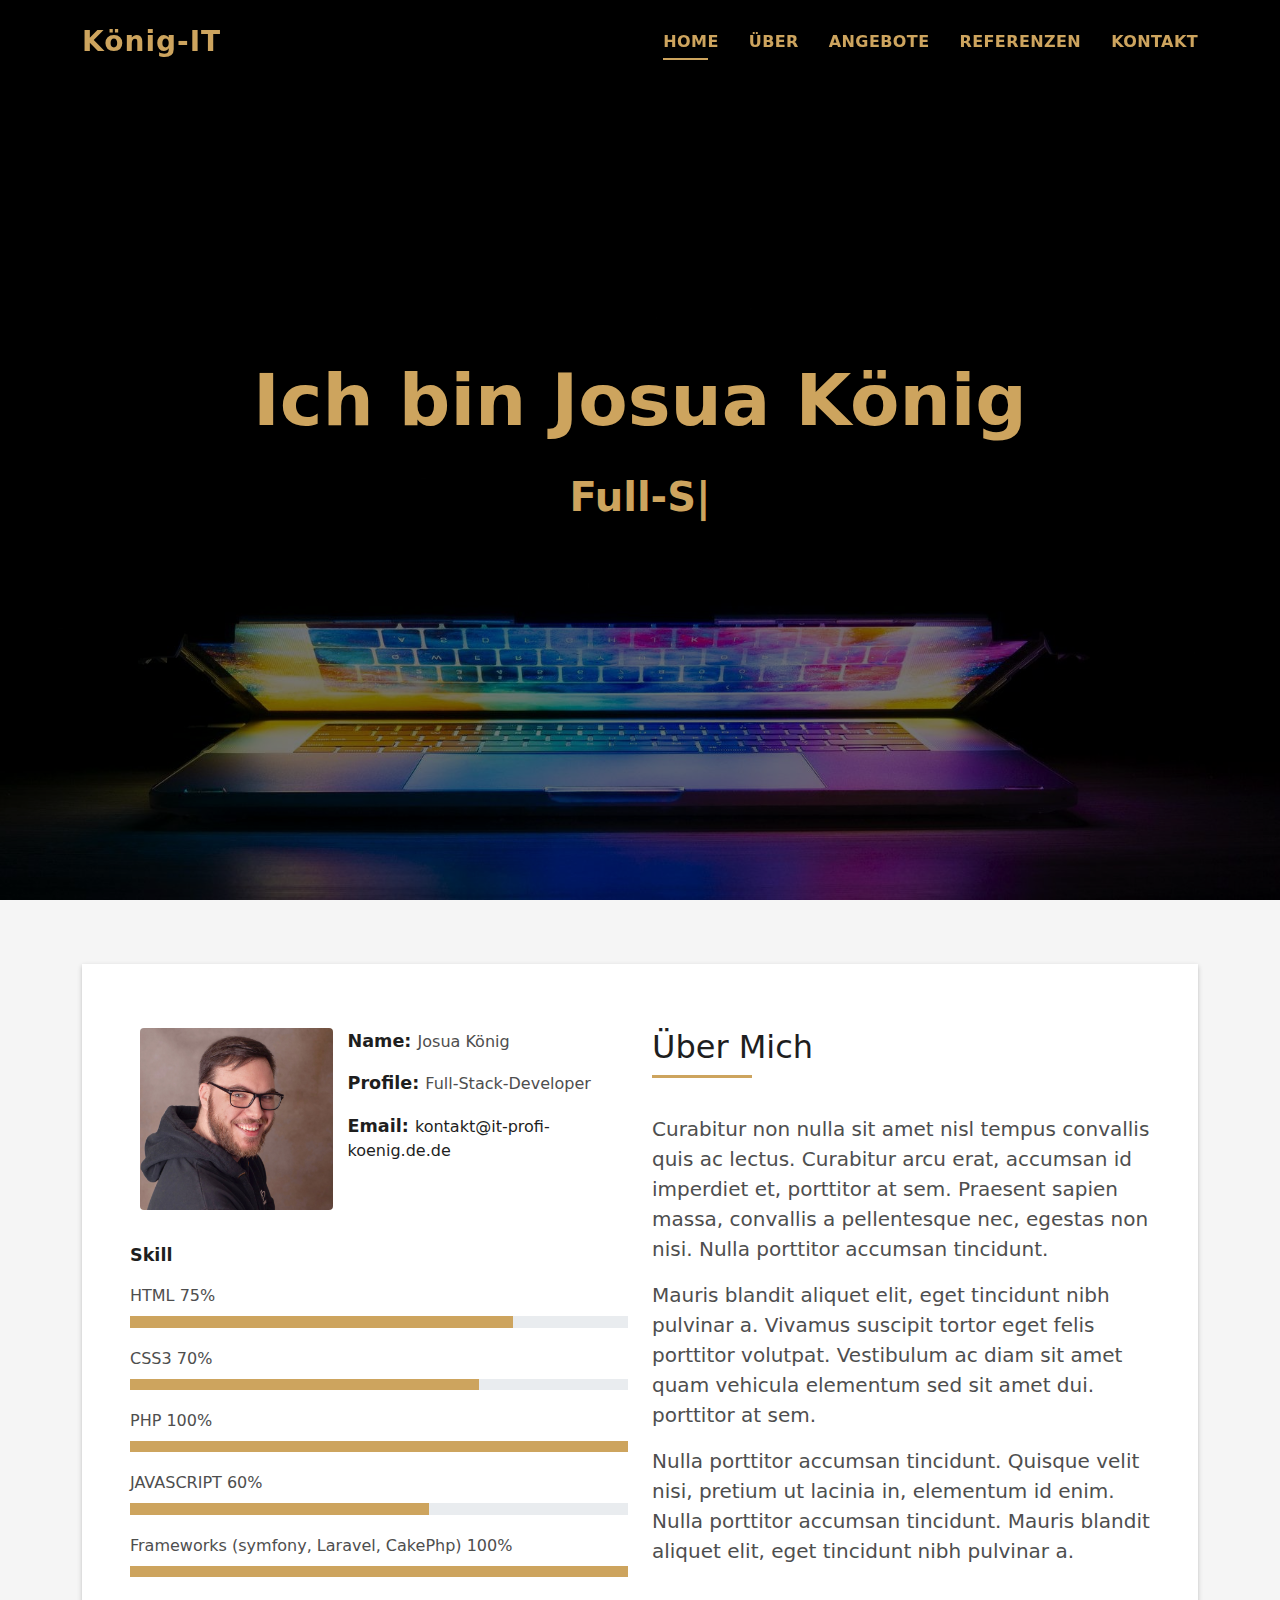
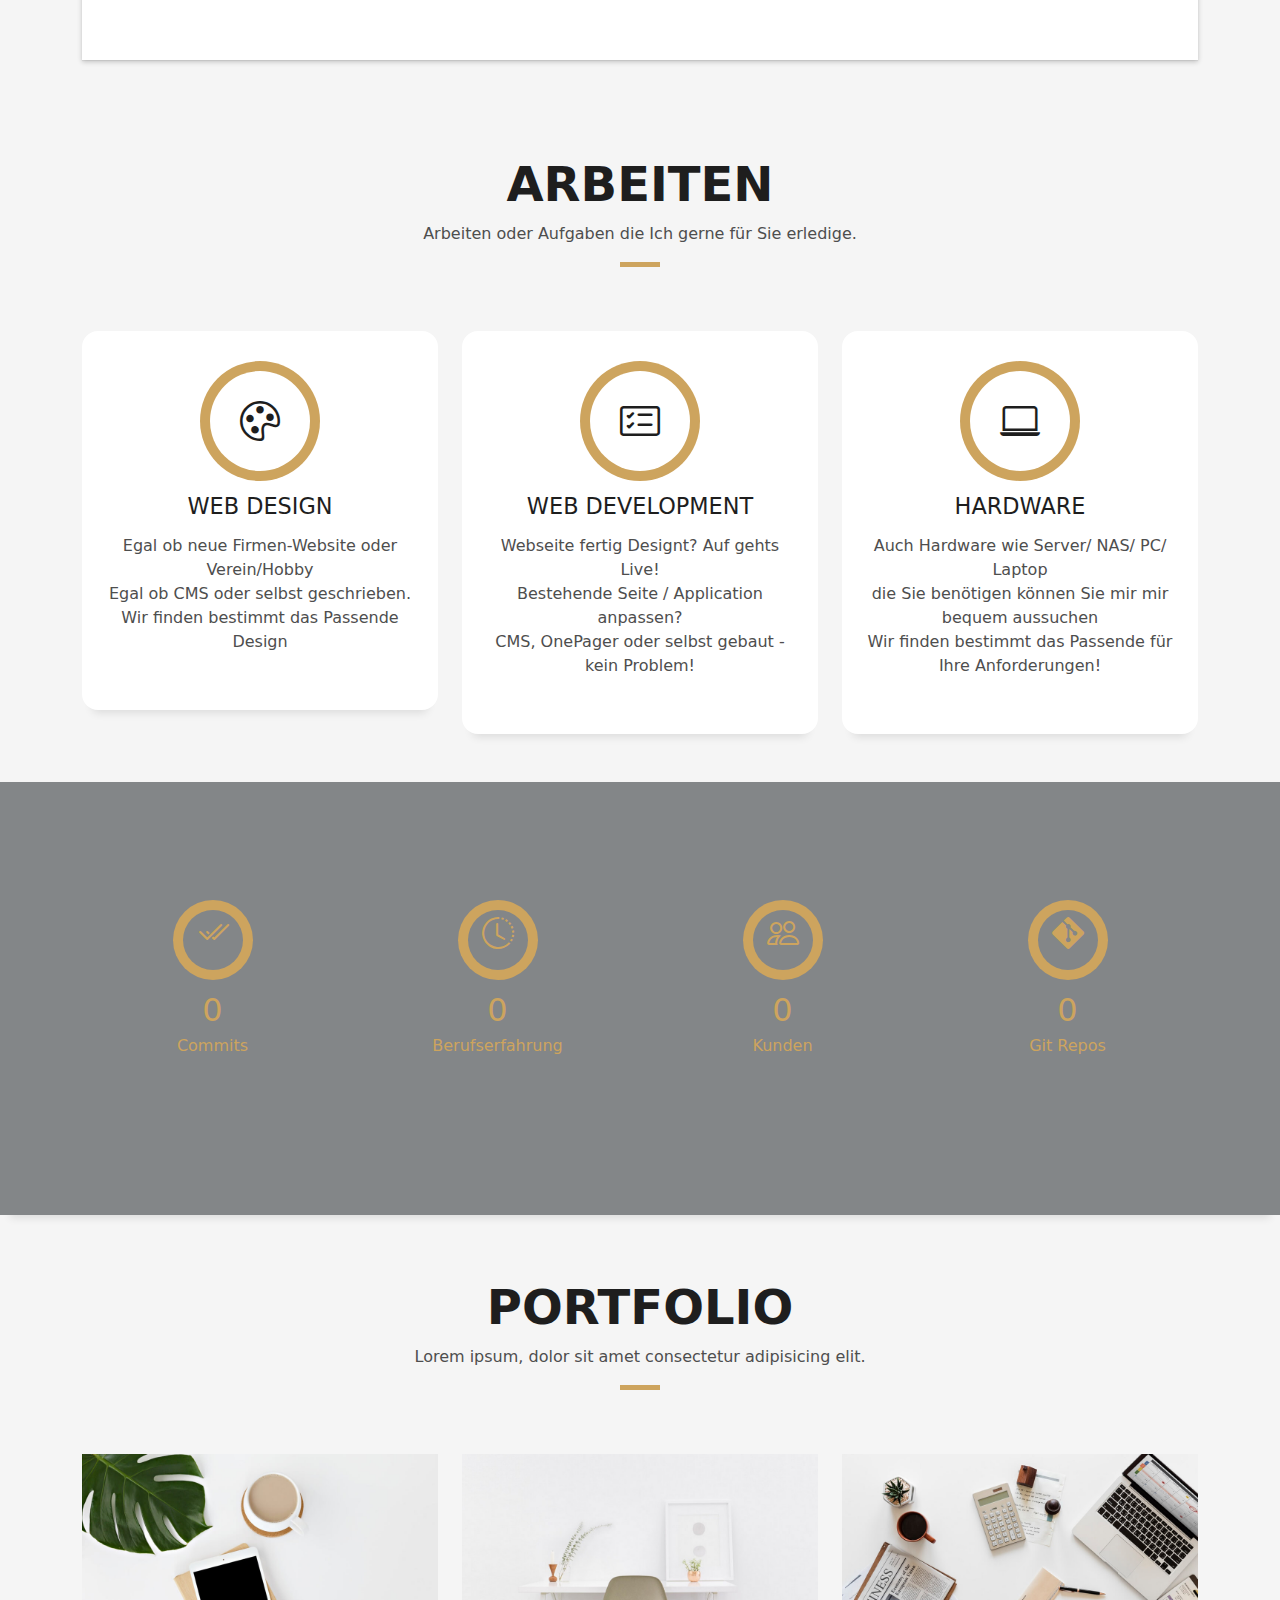
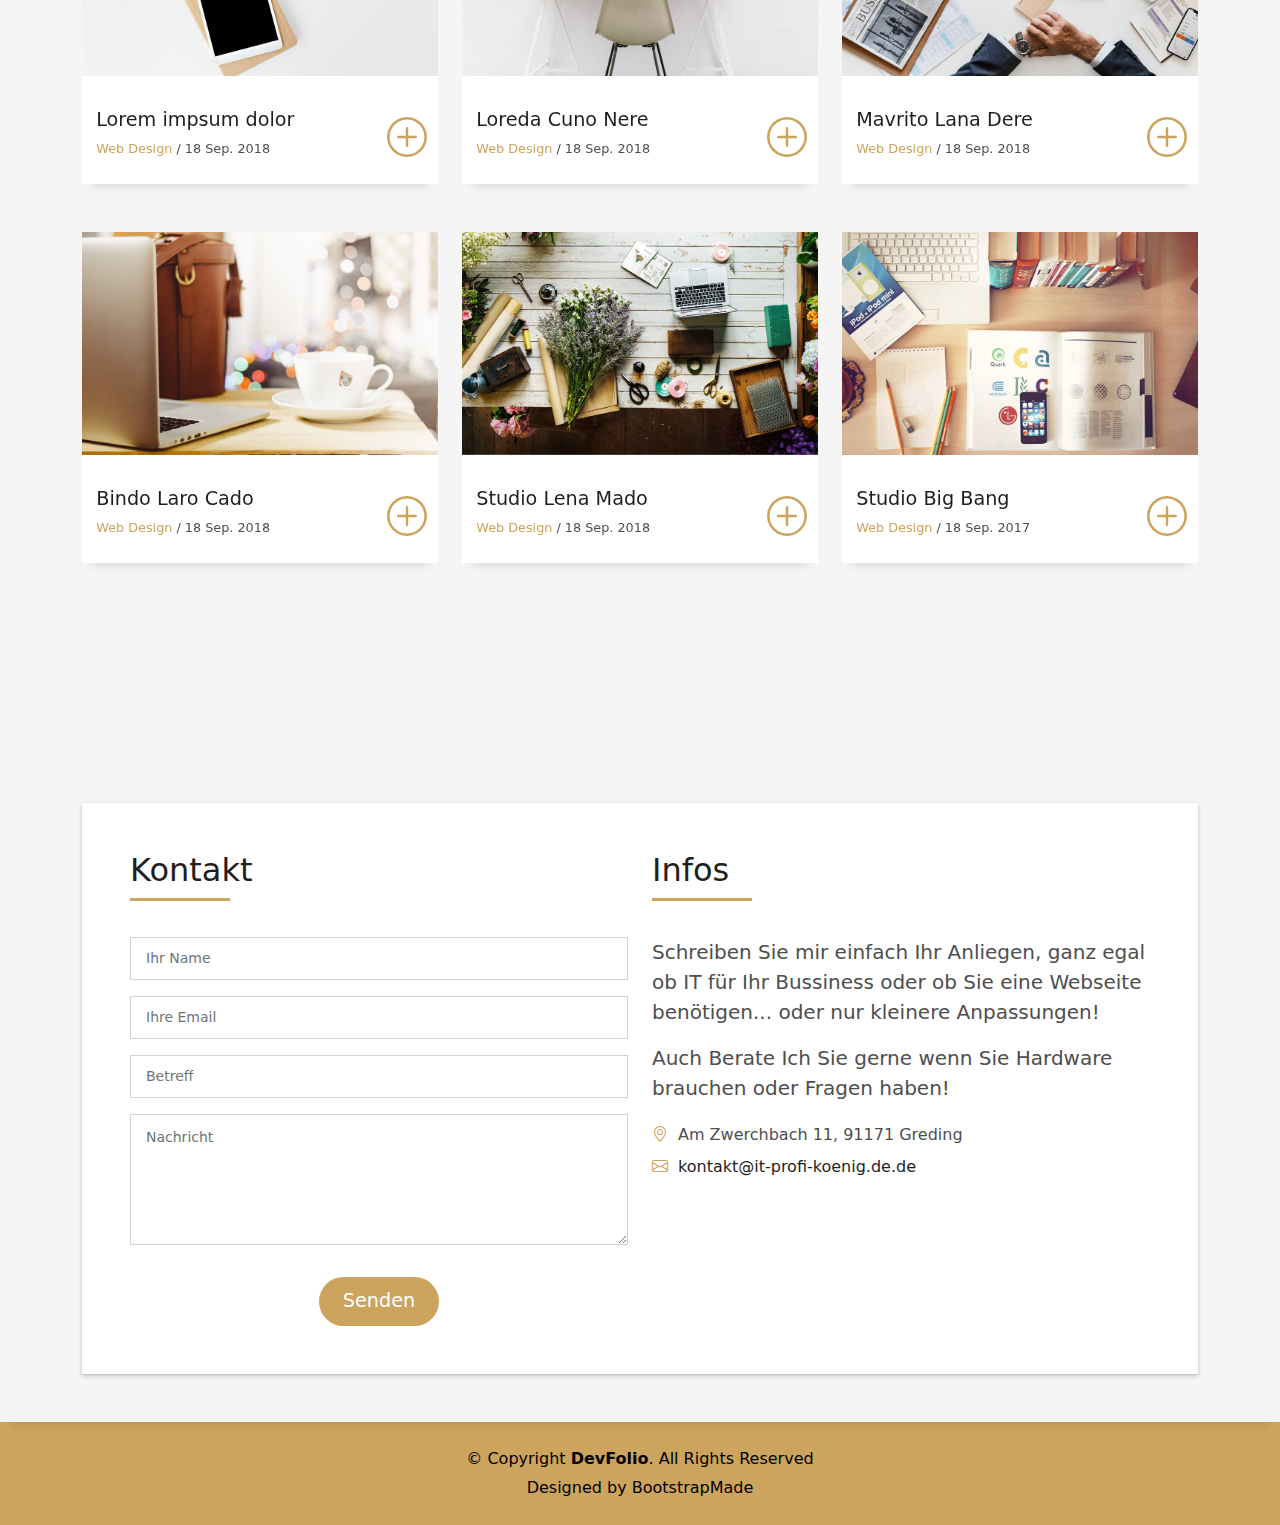
==== app/index.html @ 0fe5d31c "added images & css & text" ====
<!DOCTYPE html>
<html lang="en">

<head>
  <meta charset="utf-8">
  <meta content="width=device-width, initial-scale=1.0" name="viewport">

  <title>Ihr IT Partner!</title>
  <meta content="" name="description">
  <meta content="" name="keywords">

  <!-- Favicons -->
  <link href="assets/img/favicon.png" rel="icon">
  <link href="assets/img/apple-touch-icon.png" rel="apple-touch-icon">

  <!-- Vendor CSS Files -->
  <link href="assets/vendor/bootstrap/css/bootstrap.min.css" rel="stylesheet">
  <link href="assets/vendor/bootstrap-icons/bootstrap-icons.css" rel="stylesheet">
  <link href="assets/vendor/glightbox/css/glightbox.min.css" rel="stylesheet">
  <link href="assets/vendor/swiper/swiper-bundle.min.css" rel="stylesheet">

  <!-- Template Main CSS File -->
  <link href="assets/css/style.css" rel="stylesheet">

  <!-- =======================================================
  * Template Name: DevFolio - v4.7.1
  * Template URL: https://bootstrapmade.com/devfolio-bootstrap-portfolio-html-template/
  * Author: BootstrapMade.com
  * License: https://bootstrapmade.com/license/
  ======================================================== -->
</head>

<body>

  <!-- ======= Header ======= -->
  <header id="header" class="fixed-top">
    <div class="container d-flex align-items-center justify-content-between">

      <h1 class="logo"><a href="index.html">K&ouml;nig-IT</a></h1>
      <!-- Uncomment below if you prefer to use an image logo -->
      <!-- <a href="index.html" class="logo"><img src="assets/img/logo.png" alt="" class="img-fluid"></a>-->

      <nav id="navbar" class="navbar">
        <ul>
          <li><a class="nav-link scrollto active" href="#ich">Home</a></li>
          <li><a class="nav-link scrollto" href="#ueber">&uuml;ber</a></li>
          <li><a class="nav-link scrollto" href="#angebote">Angebote</a></li>
          <li><a class="nav-link scrollto " href="#referenzen">Referenzen</a></li>
          <li><a class="nav-link scrollto" href="#kontakt">Kontakt</a></li>
        </ul>
        <i class="bi bi-list mobile-nav-toggle"></i>
      </nav><!-- .navbar -->

    </div>
  </header><!-- End Header -->

  <!-- ======= Hero Section ======= -->
  <div id="ich" class="hero route bg-image" style="background-image: url(assets/img/computer.jpeg)">
    <div class="overlay-itro"></div>
    <div class="hero-content display-table">
      <div class="table-cell">
        <div class="container">
          <!--<p class="display-6 color-d">Hello, world!</p>-->
          <h1 class="hero-title mb-4">Ich bin Josua K&ouml;nig</h1>
          <p class="hero-subtitle"><span class="typed" data-typed-items="Full-Stack-Developer, Consultant ,Freelancer, L&ouml;sungs-Finder"></span></p>
          <!-- <p class="pt-3"><a class="btn btn-primary btn js-scroll px-4" href="#about" role="button">Learn More</a></p> -->
        </div>
      </div>
    </div>
  </div><!-- End Hero Section -->

  <main id="main">

    <!-- ======= About Section ======= -->
    <section id="ueber" class="about-mf sect-pt4 route">
      <div class="container">
        <div class="row">
          <div class="col-sm-12">
            <div class="box-shadow-full">
              <div class="row">
                <div class="col-md-6">
                  <div class="row">
                    <div class="col-sm-6 col-md-5">
                      <div class="about-img">
                        <img src="assets/img/me_detail.jpg" class="img-fluid rounded b-shadow-a" alt="">
                      </div>
                    </div>
                    <div class="col-sm-6 col-md-7">
                      <div class="about-info">
                        <p><span class="title-s">Name: </span> <span>Josua K&ouml;nig</span></p>
                        <p><span class="title-s">Profile: </span> <span>Full-Stack-Developer</span></p>
                        <p><span class="title-s">Email: </span> <span><a href="mailto:kontakt@it-profi-koenig.de.de">kontakt@it-profi-koenig.de.de</a></span></p>
                      </div>
                    </div>
                  </div>
                  <div class="skill-mf">
                    <p class="title-s">Skill</p>
                    <span>HTML</span> <span class="pull-right">75%</span>
                    <div class="progress">
                      <div class="progress-bar" role="progressbar" style="width: 77%;" aria-valuenow="75" aria-valuemin="0" aria-valuemax="100"></div>
                    </div>
                    <span>CSS3</span> <span class="pull-right">70%</span>
                    <div class="progress">
                      <div class="progress-bar" role="progressbar" style="width: 70%" aria-valuenow="70" aria-valuemin="0" aria-valuemax="100"></div>
                    </div>
                    <span>PHP</span> <span class="pull-right">100%</span>
                    <div class="progress">
                      <div class="progress-bar" role="progressbar" style="width: 100%" aria-valuenow="100" aria-valuemin="0" aria-valuemax="100"></div>
                    </div>
                    <span>JAVASCRIPT</span> <span class="pull-right">60%</span>
                    <div class="progress">
                      <div class="progress-bar" role="progressbar" style="width: 60%" aria-valuenow="60" aria-valuemin="0" aria-valuemax="100"></div>
                    </div>
                    <span>Frameworks (symfony, Laravel, CakePhp) </span> <span class="pull-right">100%</span>
                    <div class="progress">
                      <div class="progress-bar" role="progressbar" style="width: 100%" aria-valuenow="100" aria-valuemin="0" aria-valuemax="100"></div>
                    </div>
                  </div>
                </div>
                <div class="col-md-6">
                  <div class="about-me pt-4 pt-md-0">
                    <div class="title-box-2">
                      <h5 class="title-left">
                        &Uuml;ber Mich
                      </h5>
                    </div>
                    <p class="lead">
                      Curabitur non nulla sit amet nisl tempus convallis quis ac lectus. Curabitur arcu erat, accumsan id
                      imperdiet et, porttitor
                      at sem. Praesent sapien massa, convallis a pellentesque nec, egestas non nisi. Nulla
                      porttitor accumsan tincidunt.
                    </p>
                    <p class="lead">
                      Mauris blandit aliquet elit, eget tincidunt nibh pulvinar a. Vivamus suscipit tortor eget felis
                      porttitor volutpat. Vestibulum
                      ac diam sit amet quam vehicula elementum sed sit amet dui. porttitor at sem.
                    </p>
                    <p class="lead">
                      Nulla porttitor accumsan tincidunt. Quisque velit nisi, pretium ut lacinia in, elementum id enim.
                      Nulla porttitor accumsan
                      tincidunt. Mauris blandit aliquet elit, eget tincidunt nibh pulvinar a.
                    </p>
                  </div>
                </div>
              </div>
            </div>
          </div>
        </div>
      </div>
    </section><!-- End About Section -->

    <!-- ======= Services Section ======= -->
    <section id="angebote" class="services-mf pt-5 route">
      <div class="container">
        <div class="row">
          <div class="col-sm-12">
            <div class="title-box text-center">
              <h3 class="title-a">
                Arbeiten
              </h3>
              <p class="subtitle-a">
                Arbeiten oder Aufgaben die Ich gerne für Sie erledige.
              </p>
              <div class="line-mf"></div>
            </div>
          </div>
        </div>
        <div class="row">
          <div class="col-md-4">
            <div class="service-box">
              <div class="service-ico">
                <span class="ico-circle"><i class="bi bi-palette"></i></span>
              </div>
              <div class="service-content">
                <h2 class="s-title">Web Design</h2>
                <p class="s-description text-center">
                  Egal ob neue Firmen-Website oder Verein/Hobby<br>
                  Egal ob CMS oder selbst geschrieben.<br>
                  Wir finden bestimmt das Passende Design
                </p>
              </div>
            </div>
          </div>
          <div class="col-md-4">
            <div class="service-box">
              <div class="service-ico">
                <span class="ico-circle"><i class="bi bi-card-checklist"></i></span>
              </div>
              <div class="service-content">
                <h2 class="s-title">Web Development</h2>
                <p class="s-description text-center">
                  Webseite fertig Designt? Auf gehts Live!<br>
                  Bestehende Seite / Application anpassen?<br>
                  CMS, OnePager oder selbst gebaut - kein Problem!
                </p>
              </div>
            </div>
          </div>
          <div class="col-md-4">
            <div class="service-box">
              <div class="service-ico">
                <span class="ico-circle"><i class="bi bi-laptop"></i></span>
              </div>
              <div class="service-content">
                <h2 class="s-title">Hardware</h2>
                <p class="s-description text-center">
                  Auch Hardware wie Server/ NAS/ PC/ Laptop<br>
                  die Sie benötigen können Sie mir mir bequem aussuchen <br>
                  Wir finden bestimmt das Passende für Ihre Anforderungen!
                </p>
              </div>
            </div>
          </div>
        </div>
      </div>
    </section><!-- End Services Section -->

    <!-- ======= Counter Section ======= -->
    <div class="section-counter paralax-mf bg-image" style="background-image: url(assets/img/office-bg-1.jpg)">
      <div class="overlay-mf"></div>
      <div class="container position-relative">
        <div class="row">
          <div class="col-sm-3 col-lg-3">
            <div class="counter-box counter-box pt-4 pt-md-0">
              <div class="counter-ico">
                <span class="ico-circle"><i class="bi bi-check2-all"></i></span>
              </div>
              <div class="counter-num">
                <p data-purecounter-start="0" data-purecounter-end="230000" data-purecounter-duration="1" class="counter purecounter"></p>
                <span class="counter-text">Commits</span>
              </div>
            </div>
          </div>
          <div class="col-sm-3 col-lg-3">
            <div class="counter-box pt-4 pt-md-0">
              <div class="counter-ico">
                <span class="ico-circle"><i class="bi bi-clock-history"></i></span>
              </div>
              <div class="counter-num">
                <p data-purecounter-start="0" data-purecounter-end="12" data-purecounter-duration="1" class="counter purecounter"></p>
                <span class="counter-text">Berufserfahrung</span>
              </div>
            </div>
          </div>
          <div class="col-sm-3 col-lg-3">
            <div class="counter-box pt-4 pt-md-0">
              <div class="counter-ico">
                <span class="ico-circle"><i class="bi bi-people"></i></span>
              </div>
              <div class="counter-num">
                <p data-purecounter-start="0" data-purecounter-end="10" data-purecounter-duration="1" class="counter purecounter"></p>
                <span class="counter-text">Kunden</span>
              </div>
            </div>
          </div>
          <div class="col-sm-3 col-lg-3">
            <div class="counter-box pt-4 pt-md-0">
              <div class="counter-ico">
                <span class="ico-circle"><i class="bi bi-git"></i></span>
              </div>
              <div class="counter-num">
                <p data-purecounter-start="0" data-purecounter-end="25" data-purecounter-duration="1" class="counter purecounter"></p>
                <span class="counter-text">Git Repos</span>
              </div>
            </div>
          </div>
        </div>
      </div>
    </div><!-- End Counter Section -->

    <!-- ======= Portfolio Section ======= -->
    <section id="referenzen" class="portfolio-mf sect-pt4 route">
      <div class="container">
        <div class="row">
          <div class="col-sm-12">
            <div class="title-box text-center">
              <h3 class="title-a">
                Portfolio
              </h3>
              <p class="subtitle-a">
                Lorem ipsum, dolor sit amet consectetur adipisicing elit.
              </p>
              <div class="line-mf"></div>
            </div>
          </div>
        </div>
        <div class="row">
          <div class="col-md-4">
            <div class="work-box">
              <a href="assets/img/work-1.jpg" data-gallery="portfolioGallery" class="portfolio-lightbox">
                <div class="work-img">
                  <img src="assets/img/work-1.jpg" alt="" class="img-fluid">
                </div>
              </a>
              <div class="work-content">
                <div class="row">
                  <div class="col-sm-8">
                    <h2 class="w-title">Lorem impsum dolor</h2>
                    <div class="w-more">
                      <span class="w-ctegory">Web Design</span> / <span class="w-date">18 Sep. 2018</span>
                    </div>
                  </div>
                  <div class="col-sm-4">
                    <div class="w-like">
                      <a href="portfolio-details.html"> <span class="bi bi-plus-circle"></span></a>
                    </div>
                  </div>
                </div>
              </div>
            </div>
          </div>
          <div class="col-md-4">
            <div class="work-box">
              <a href="assets/img/work-2.jpg" data-gallery="portfolioGallery" class="portfolio-lightbox">
                <div class="work-img">
                  <img src="assets/img/work-2.jpg" alt="" class="img-fluid">
                </div>
              </a>
              <div class="work-content">
                <div class="row">
                  <div class="col-sm-8">
                    <h2 class="w-title">Loreda Cuno Nere</h2>
                    <div class="w-more">
                      <span class="w-ctegory">Web Design</span> / <span class="w-date">18 Sep. 2018</span>
                    </div>
                  </div>
                  <div class="col-sm-4">
                    <div class="w-like">
                      <a href="portfolio-details.html"> <span class="bi bi-plus-circle"></span></a>
                    </div>
                  </div>
                </div>
              </div>
            </div>
          </div>
          <div class="col-md-4">
            <div class="work-box">
              <a href="assets/img/work-3.jpg" data-gallery="portfolioGallery" class="portfolio-lightbox">
                <div class="work-img">
                  <img src="assets/img/work-3.jpg" alt="" class="img-fluid">
                </div>
              </a>
              <div class="work-content">
                <div class="row">
                  <div class="col-sm-8">
                    <h2 class="w-title">Mavrito Lana Dere</h2>
                    <div class="w-more">
                      <span class="w-ctegory">Web Design</span> / <span class="w-date">18 Sep. 2018</span>
                    </div>
                  </div>
                  <div class="col-sm-4">
                    <div class="w-like">
                      <a href="portfolio-details.html"> <span class="bi bi-plus-circle"></span></a>
                    </div>
                  </div>
                </div>
              </div>
            </div>
          </div>
          <div class="col-md-4">
            <div class="work-box">
              <a href="assets/img/work-4.jpg" data-gallery="portfolioGallery" class="portfolio-lightbox">
                <div class="work-img">
                  <img src="assets/img/work-4.jpg" alt="" class="img-fluid">
                </div>
              </a>
              <div class="work-content">
                <div class="row">
                  <div class="col-sm-8">
                    <h2 class="w-title">Bindo Laro Cado</h2>
                    <div class="w-more">
                      <span class="w-ctegory">Web Design</span> / <span class="w-date">18 Sep. 2018</span>
                    </div>
                  </div>
                  <div class="col-sm-4">
                    <div class="w-like">
                      <a href="portfolio-details.html"> <span class="bi bi-plus-circle"></span></a>
                    </div>
                  </div>
                </div>
              </div>
            </div>
          </div>
          <div class="col-md-4">
            <div class="work-box">
              <a href="assets/img/work-5.jpg" data-gallery="portfolioGallery" class="portfolio-lightbox">
                <div class="work-img">
                  <img src="assets/img/work-5.jpg" alt="" class="img-fluid">
                </div>
              </a>
              <div class="work-content">
                <div class="row">
                  <div class="col-sm-8">
                    <h2 class="w-title">Studio Lena Mado</h2>
                    <div class="w-more">
                      <span class="w-ctegory">Web Design</span> / <span class="w-date">18 Sep. 2018</span>
                    </div>
                  </div>
                  <div class="col-sm-4">
                    <div class="w-like">
                      <a href="portfolio-details.html"> <span class="bi bi-plus-circle"></span></a>
                    </div>
                  </div>
                </div>
              </div>
            </div>
          </div>
          <div class="col-md-4">
            <div class="work-box">
              <a href="assets/img/work-6.jpg" data-gallery="portfolioGallery" class="portfolio-lightbox">
                <div class="work-img">
                  <img src="assets/img/work-6.jpg" alt="" class="img-fluid">
                </div>
              </a>
              <div class="work-content">
                <div class="row">
                  <div class="col-sm-8">
                    <h2 class="w-title">Studio Big Bang</h2>
                    <div class="w-more">
                      <span class="w-ctegory">Web Design</span> / <span class="w-date">18 Sep. 2017</span>
                    </div>
                  </div>
                  <div class="col-sm-4">
                    <div class="w-like">
                      <a href="portfolio-details.html"> <span class="bi bi-plus-circle"></span></a>
                    </div>
                  </div>
                </div>
              </div>
            </div>
          </div>

        </div>
      </div>
    </section><!-- End Portfolio Section -->

    <!-- ======= Contact Section ======= -->
    <section id="kontakt" class="paralax-mf footer-paralax bg-image sect-mt4 route" style="background-image: url(assets/img/tech-bg-1.jpg)">

      <div class="container">
        <div class="row">
          <div class="col-sm-12">
            <div class="contact-mf">
              <div id="contact" class="box-shadow-full">
                <div class="row">
                  <div class="col-md-6">
                    <div class="title-box-2">
                      <h5 class="title-left">
                        Kontakt
                      </h5>
                    </div>
                    <div>
                      <form action="forms/contact.php" method="post" role="form" class="php-email-form">
                        <div class="row">
                          <div class="form-group d-none">
                            <input type="text" class="form-control" name="additions">
                            <div class="validate"></div>
                          </div>
                          <div class="col-md-12 mb-3">
                            <div class="form-group">
                              <input type="text" name="name" class="form-control" id="name" placeholder="Ihr Name" required>
                            </div>
                          </div>
                          <div class="col-md-12 mb-3">
                            <div class="form-group">
                              <input type="email" class="form-control" name="email" id="email" placeholder="Ihre Email" required>
                            </div>
                          </div>
                          <div class="col-md-12 mb-3">
                            <div class="form-group">
                              <input type="text" class="form-control" name="subject" id="subject" placeholder="Betreff" required>
                            </div>
                          </div>
                          <div class="col-md-12">
                            <div class="form-group">
                              <textarea class="form-control" name="message" rows="5" placeholder="Nachricht" required></textarea>
                            </div>
                          </div>
                          <div class="col-md-12 text-center my-3">
                            <div class="loading">Laden...</div>
                            <div class="error-message">Oh! Etwas Unerwartetes ist Passiert!</div>
                            <div class="sent-message">Ihre Nachricht wurde versandt!</div>
                          </div>
                          <div class="col-md-12 text-center">
                            <button type="submit" class="button button-a button-big button-rouded">Senden</button>
                          </div>
                        </div>
                      </form>
                    </div>
                  </div>
                  <div class="col-md-6">
                    <div class="title-box-2 pt-4 pt-md-0">
                      <h5 class="title-left">
                        Infos
                      </h5>
                    </div>
                    <div class="more-info">
                      <p class="lead">
                        Schreiben Sie mir einfach Ihr Anliegen, ganz egal ob IT für Ihr Bussiness oder ob Sie eine
                        Webseite benötigen... oder nur kleinere Anpassungen!
                      </p>
                      <p class="lead">
                        Auch Berate Ich Sie gerne wenn Sie Hardware brauchen oder Fragen haben!
                      </p>
                      <ul class="list-ico">
                        <li><span class="bi bi-geo-alt"></span>Am Zwerchbach 11, 91171 Greding</li>
                        <li><span class="bi bi-envelope"></span><a href="mailto:kontakt@it-profi-koenig.de.de">kontakt@it-profi-koenig.de.de</a></li>
                      </ul>
                    </div>
                  </div>
                </div>
              </div>
            </div>
          </div>
        </div>
      </div>
    </section><!-- End Contact Section -->

  </main><!-- End #main -->

  <!-- ======= Footer ======= -->
  <footer>
    <div class="container">
      <div class="row">
        <div class="col-sm-12">
          <div class="copyright-box">
            <p class="copyright">&copy; Copyright <strong>DevFolio</strong>. All Rights Reserved</p>
            <div class="credits">
              <!--
              All the links in the footer should remain intact.
              You can delete the links only if you purchased the pro version.
              Licensing information: https://bootstrapmade.com/license/
              Purchase the pro version with working PHP/AJAX contact form: https://bootstrapmade.com/buy/?theme=DevFolio
            -->
              Designed by <a href="https://bootstrapmade.com/">BootstrapMade</a>
            </div>
          </div>
        </div>
      </div>
    </div>
  </footer><!-- End  Footer -->

  <div id="preloader"></div>
  <a href="#" class="back-to-top d-flex align-items-center justify-content-center"><i class="bi bi-arrow-up-short"></i></a>

  <!-- Vendor JS Files -->
  <script src="assets/vendor/purecounter/purecounter.js"></script>
  <script src="assets/vendor/bootstrap/js/bootstrap.bundle.min.js"></script>
  <script src="assets/vendor/glightbox/js/glightbox.min.js"></script>
  <script src="assets/vendor/swiper/swiper-bundle.min.js"></script>
  <script src="assets/vendor/typed.js/typed.min.js"></script>
  <script src="assets/vendor/php-email-form/validate.js"></script>

  <!-- Template Main JS File -->
  <script src="assets/js/main.js"></script>

</body>

</html>
---- app/assets/css/style.css ----
/**
* Template Name: DevFolio - v4.7.1
* Template URL: https://bootstrapmade.com/devfolio-bootstrap-portfolio-html-template/
* Author: BootstrapMade.com
* License: https://bootstrapmade.com/license/
*/

/*--------------------------------------------------------------
# General
--------------------------------------------------------------*/
body {
  background-color: #f5f5f5;
  color: #4e4e4e;
}

h1,
h2,
h3,
h4,
h5,
h6 {
  color: #1e1e1e;
}

a {
  color: #1e1e1e;
  text-decoration: none;
  transition: all 0.5s ease-in-out;
}
a:hover {
  color: #cda45e;
  text-decoration: none;
  transition: all 0.5s ease-in-out;
}

.p-r {
  position: relative;
}

.color-a {
  text-decoration: none;
  color: #cda45e;
}

.color-d {
  color: #f5f5f5;
}

.color-text-a {
  text-decoration: none;
  color: #4e4e4e;
}

.box-shadow, .card-blog, .work-box, .service-box, .paralax-mf {
  box-shadow: 0 13px 8px -10px rgba(0, 0, 0, 0.1);
}

.box-shadow-a, .button:hover {
  text-decoration: none;
  box-shadow: 0 0 0 4px #cde1f8;
}

.display-5 {
  font-size: 2.5rem;
  font-weight: 300;
  line-height: 1.1;
}

.display-6 {
  font-size: 2rem;
  font-weight: 300;
  line-height: 1.1;
}

.avatar {
  width: 32px;
  height: 32px;
  margin-right: 4px;
  overflow: hidden;
}

.bg-image {
  background-repeat: no-repeat;
  background-attachment: fixed;
  background-size: cover;
  background-position: center center;
}
@media (max-width: 1024px) {
  .bg-image {
    background-attachment: scroll;
  }
}

.overlay-mf {
  background-color: #53575a;
}

.overlay-mf {
  position: absolute;
  top: 0;
  left: 0px;
  padding: 0;
  height: 100%;
  width: 100%;
  opacity: 0.7;
}

.paralax-mf {
  position: relative;
  padding: 8rem 0;
}

.display-table {
  width: 100%;
  height: 100%;
  display: table;
}

.table-cell {
  display: table-cell;
  vertical-align: middle;
}

/*--/ Sections /--*/
.sect-4 {
  padding: 4rem 0;
}

.sect-pt4 {
  padding-top: 4rem;
}

.sect-mt4 {
  margin-top: 4rem;
}

/*--/ Title s /--*/
.title-s {
  font-weight: 600;
  color: #1e1e1e;
  font-size: 1.1rem;
}

/*--/ Title A /--*/
.title-box {
  margin-bottom: 4rem;
}

.title-a {
  text-decoration: none;
  font-size: 3rem;
  font-weight: bold;
  text-transform: uppercase;
}

.subtitle-a {
  text-decoration: none;
  color: #4e4e4e;
}

.line-mf {
  width: 40px;
  height: 5px;
  background-color: #cda45e;
  margin: 0 auto;
}

/*--/ Title Left /--*/
.title-box-2 {
  margin-bottom: 3rem;
}

.title-left {
  font-size: 2rem;
  position: relative;
}
.title-left:before {
  content: "";
  position: absolute;
  height: 3px;
  background-color: #cda45e;
  width: 100px;
  bottom: -12px;
}

/*------/ Box /------*/
.box-pl2 {
  padding-left: 2rem;
}

.box-shadow-full {
  padding: 3rem 1.25rem;
  position: relative;
  background-color: #fff;
  margin-bottom: 3rem;
  z-index: 2;
  box-shadow: 0 1px 1px 0 rgba(0, 0, 0, 0.06), 0 2px 5px 0 rgba(0, 0, 0, 0.2);
}
@media (min-width: 768px) {
  .box-shadow-full {
    padding: 3rem;
  }
}

/*------/ Socials /------*/
.socials {
  padding: 1.5rem 0;
}
.socials ul li {
  display: inline-block;
}
.socials .ico-circle {
  height: 40px;
  width: 40px;
  font-size: 1.2rem;
  border-radius: 50%;
  line-height: 1.6;
  margin: 0 15px 0 0;
  box-shadow: 0 0 0 3px #cda45e;
  transition: all 500ms ease;
}
.socials .ico-circle:hover {
  background-color: #cda45e;
  color: #fff;
  box-shadow: 0 0 0 3px #cde1f8;
  transition: all 500ms ease;
}

/*------/ Ul resect /------*/
.ul-resect, .widget-tags ul, .widget-sidebar .list-sidebar, .box-comments .list-comments, .blog-wrapper .post-meta ul, .list-ico, .socials ul {
  list-style: none;
  padding-left: 0;
  margin-bottom: 0;
}

.list-ico {
  line-height: 2;
}
.list-ico span {
  color: #cda45e;
  margin-right: 10px;
}

/*------/ Ico Circle /------*/
.ico-circle {
  height: 100px;
  width: 100px;
  font-size: 2rem;
  border-radius: 50%;
  line-height: 1.55;
  margin: 0 auto;
  text-align: center;
  box-shadow: 0 0 0 10px #cda45e;
  display: block;
}

/*------/ Owl Carousel /------*/
.owl-theme .owl-dots {
  text-align: center;
  margin-top: 18px;
}
.owl-theme .owl-dots .owl-dot {
  display: inline-block;
}
.owl-theme .owl-dots .owl-dot span {
  width: 18px;
  height: 7px;
  margin: 5px 5px;
  background: #cde1f8;
  border: 0px solid #cde1f8;
  display: block;
  transition: all 0.6s ease-in-out;
  cursor: pointer;
}
.owl-theme .owl-dots .owl-dot:hover span {
  background-color: #cde1f8;
}
.owl-theme .owl-dots .owl-dot.active span {
  background-color: #1B1B1B;
  width: 25px;
}

/*--/ Scrolltop s /--*/
.scrolltop-mf {
  position: relative;
  display: none;
}
.scrolltop-mf span {
  z-index: 999;
  position: fixed;
  width: 42px;
  height: 42px;
  background-color: #cda45e;
  opacity: 0.7;
  font-size: 1.6rem;
  line-height: 1.5;
  text-align: center;
  color: #fff;
  top: auto;
  left: auto;
  right: 30px;
  bottom: 50px;
  cursor: pointer;
  border-radius: 50%;
}

/*--------------------------------------------------------------
# Back to top button
--------------------------------------------------------------*/
.back-to-top {
  position: fixed;
  visibility: hidden;
  opacity: 0;
  right: 15px;
  bottom: 15px;
  z-index: 996;
  background: #cda45e;
  width: 40px;
  height: 40px;
  border-radius: 50px;
  transition: all 0.4s;
}
.back-to-top i {
  font-size: 28px;
  color: #000000;
  line-height: 0;
}
.back-to-top:hover {
  background: #ffffff;
  color: #000000;
}
.back-to-top.active {
  visibility: visible;
  opacity: 1;
}

/*------/ Prelaoder /------*/
#preloader {
  position: fixed;
  top: 0;
  left: 0;
  right: 0;
  bottom: 0;
  z-index: 9999;
  overflow: hidden;
  background: #fff;
}

#preloader:before {
  content: "";
  position: fixed;
  top: calc(50% - 30px);
  left: calc(50% - 30px);
  border: 6px solid #f2f2f2;
  border-top: 6px solid #cda45e;
  border-radius: 50%;
  width: 60px;
  height: 60px;
  -webkit-animation: animate-preloader 1s linear infinite;
  animation: animate-preloader 1s linear infinite;
}

@-webkit-keyframes animate-preloader {
  0% {
    transform: rotate(0deg);
  }
  100% {
    transform: rotate(360deg);
  }
}

@keyframes animate-preloader {
  0% {
    transform: rotate(0deg);
  }
  100% {
    transform: rotate(360deg);
  }
}
/*------/ Button /------*/
.button {
  display: inline-block;
  padding: 0.3rem 0.6rem;
  text-align: center;
  vertical-align: middle;
  -webkit-user-select: none;
  -moz-user-select: none;
  user-select: none;
  font-size: 1rem;
  border-radius: 0.3rem;
  border: 1px solid transparent;
  transition: all 500ms ease;
  cursor: pointer;
}
.button:focus {
  outline: 0;
}
.button:hover {
  background-color: #53575a;
  color: #cda45e;
  transition: all 500ms ease;
}

.button-a {
  text-decoration: none;
  background-color: #cda45e;
  color: #fff;
  border-color: #cde1f8;
}

.button-big {
  padding: 0.9rem 2.3rem;
  font-size: 1.2rem;
}

.button-rouded {
  border-radius: 5rem;
}

.btn-lg {
  padding: 0.5rem 1rem;
  font-size: 1.25rem;
  line-height: 1.5;
  border-radius: 0.3rem;
}

/*--------------------------------------------------------------
# Header
--------------------------------------------------------------*/
#header {
  transition: all 0.5s;
  z-index: 997;
  padding: 20px 0;
}
#header .logo {
  font-size: 28px;
  margin: 0;
  padding: 0;
  font-weight: 600;
  letter-spacing: 1px;
}
#header .logo a {
  color: #cda45e;
}
#header .logo img {
  max-height: 40px;
}
#header.header-scrolled {
  background: rgba(0, 0, 0, 0.9);
  padding: 12px 0;
}

/*--------------------------------------------------------------
# Navigation Menu
--------------------------------------------------------------*/
/**
* Desktop Navigation 
*/
.navbar {
  padding: 0;
}
.navbar ul {
  margin: 0;
  padding: 0;
  display: flex;
  list-style: none;
  align-items: center;
}
.navbar li {
  position: relative;
}
.navbar > ul > li {
  white-space: nowrap;
  padding: 10px 0 10px 30px;
}
.navbar a, .navbar a:focus {
  display: flex;
  align-items: center;
  justify-content: space-between;
  color: #cda45e;
  font-size: 16px;
  font-weight: 600;
  padding: 0;
  white-space: nowrap;
  transition: 0.3s;
  letter-spacing: 0.4px;
  position: relative;
  text-transform: uppercase;
}
.navbar a i, .navbar a:focus i {
  font-size: 12px;
  line-height: 0;
  margin-left: 5px;
}
.navbar > ul > li > a:before {
  content: "";
  position: absolute;
  width: 100%;
  height: 2px;
  bottom: -6px;
  left: 0;
  width: 0;
  background-color: #cda45e;
  visibility: hidden;
  transition: all 0.3s ease-in-out 0s;
}
.navbar a:hover:before, .navbar li:hover > a:before, .navbar .active:before {
  visibility: visible;
  width: 80%;
}
.navbar a:hover, .navbar .active, .navbar .active:focus, .navbar li:hover > a {
  color: #cda45e;
}
.navbar .dropdown ul {
  display: block;
  position: absolute;
  left: 30px;
  top: calc(100% + 30px);
  margin: 0;
  padding: 10px 0;
  z-index: 99;
  opacity: 0;
  visibility: hidden;
  background: #cda45e;
  box-shadow: 0px 0px 30px rgba(127, 137, 161, 0.25);
  transition: 0.3s;
}
.navbar .dropdown ul li {
  min-width: 200px;
}
.navbar .dropdown ul a {
  padding: 10px 20px;
  font-size: 14px;
  text-transform: none;
  color: #4e4e4e;
}
.navbar .dropdown ul a i {
  font-size: 12px;
}
.navbar .dropdown ul a:hover, .navbar .dropdown ul .active:hover, .navbar .dropdown ul li:hover > a {
  color: #cda45e;
}
.navbar .dropdown:hover > ul {
  opacity: 1;
  top: 100%;
  visibility: visible;
}
.navbar .dropdown .dropdown ul {
  top: 0;
  left: calc(100% - 30px);
  visibility: hidden;
}
.navbar .dropdown .dropdown:hover > ul {
  opacity: 1;
  top: 0;
  left: 100%;
  visibility: visible;
}
@media (max-width: 1366px) {
  .navbar .dropdown .dropdown ul {
    left: -90%;
  }
  .navbar .dropdown .dropdown:hover > ul {
    left: -100%;
  }
}

/**
* Mobile Navigation 
*/
.mobile-nav-toggle {
  color: #cda45e;
  font-size: 28px;
  cursor: pointer;
  display: none;
  line-height: 0;
  transition: 0.5s;
}

@media (max-width: 991px) {
  .mobile-nav-toggle {
    display: block;
  }

  .navbar ul {
    display: none;
  }
}
.navbar-mobile {
  position: fixed;
  overflow: hidden;
  top: 0;
  right: 0;
  left: 0;
  bottom: 0;
  background: rgba(78, 78, 78, 0.9);
  transition: 0.3s;
  z-index: 999;
}
.navbar-mobile .mobile-nav-toggle {
  position: absolute;
  top: 15px;
  right: 15px;
}
.navbar-mobile ul {
  display: block;
  position: absolute;
  top: 55px;
  right: 15px;
  bottom: 15px;
  left: 15px;
  padding: 10px 0;
  background-color: #fff;
  overflow-y: auto;
  transition: 0.3s;
}
.navbar-mobile > ul > li {
  padding: 0;
}
.navbar-mobile a:hover:before, .navbar-mobile li:hover > a:before, .navbar-mobile .active:before {
  visibility: hidden;
}
.navbar-mobile a, .navbar-mobile a:focus {
  padding: 10px 20px;
  font-size: 15px;
  color: #4e4e4e;
}
.navbar-mobile a:hover, .navbar-mobile .active, .navbar-mobile li:hover > a {
  color: #cda45e;
}
.navbar-mobile .getstarted, .navbar-mobile .getstarted:focus {
  margin: 15px;
}
.navbar-mobile .dropdown ul {
  position: static;
  display: none;
  margin: 10px 20px;
  padding: 10px 0;
  z-index: 99;
  opacity: 1;
  visibility: visible;
  background: #fff;
  box-shadow: 0px 0px 30px rgba(127, 137, 161, 0.25);
}
.navbar-mobile .dropdown ul li {
  min-width: 200px;
}
.navbar-mobile .dropdown ul a {
  padding: 10px 20px;
}
.navbar-mobile .dropdown ul a i {
  font-size: 12px;
}
.navbar-mobile .dropdown ul a:hover, .navbar-mobile .dropdown ul .active:hover, .navbar-mobile .dropdown ul li:hover > a {
  color: #cda45e;
}
.navbar-mobile .dropdown > .dropdown-active {
  display: block;
}

/*--------------------------------------------------------------
# Hero Section
--------------------------------------------------------------*/
.hero {
  height: 100vh;
  position: relative;
  color: #cda45e;
}
.hero .hero-content {
  text-align: center;
  position: absolute;
}
.hero .overlay-itro {
  background-color: rgba(0, 0, 0, 0.6);
  position: absolute;
  top: 0;
  left: 0px;
  padding: 0;
  height: 100%;
  width: 100%;
  opacity: 0.9;
}
.hero .hero-title {
  color: #cda45e;
  font-weight: 600;
  font-size: 3rem;
}
@media (min-width: 768px) {
  .hero .hero-title {
    font-size: 4.5rem;
  }
}
.hero .hero-subtitle {
  font-size: 1.5rem;
  font-weight: 600;
}
@media (min-width: 768px) {
  .hero .hero-subtitle {
    font-size: 2.5rem;
  }
}
.hero .text-slider-items {
  display: none;
}

.hero-single {
  height: 350px;
}
.hero-single .hero-content {
  margin-top: 30px;
}
.hero-single .hero-title {
  text-transform: uppercase;
  font-size: 3rem;
}
@media (min-width: 768px) {
  .hero-single .hero-title {
    font-size: 3.5rem;
  }
}
.hero-single .breadcrumb {
  background-color: transparent;
  color: #cda45e;
}
.hero-single .breadcrumb .breadcrumb-item:before {
  color: #cde1f8;
}
.hero-single .breadcrumb .breadcrumb-item.active {
  color: #cde1f8;
}
.hero-single .breadcrumb a {
  color: #fff;
}

/*--------------------------------------------------------------
# About
--------------------------------------------------------------*/
.about-mf .box-shadow-full {
  padding-top: 4rem;
  padding-bottom: 4rem;
}
.about-mf .about-img {
  margin-bottom: 2rem;
}
.about-mf .about-img img {
  margin-left: 10px;
}
@media (min-width: 767px) {
  .about-mf .box-pl2 {
    margin-top: 3rem;
    padding-left: 0rem;
  }
}

.skill-mf span {
  color: #4e4e4e;
}
.skill-mf .progress {
  /*background-color: #cde1f8;*/
  margin: 0.5rem 0 1.2rem 0;
  border-radius: 0;
  height: 0.7rem;
}
.skill-mf .progress .progress-bar {
  height: 0.7rem;
  background-color: #cda45e;
}

/*--------------------------------------------------------------
# Services
--------------------------------------------------------------*/
.service-box {
  background-color: #fff;
  padding: 2.5rem 1.3rem;
  border-radius: 1rem;
  margin-bottom: 3rem;
  text-align: center;
}
.service-box:hover .ico-circle {
  transition: all 500ms ease;
  color: #fff;
  background-color: #cda45e;
  box-shadow: 0 0 0 10px #1e1e1e;
}
.service-box .service-ico {
  margin-bottom: 1rem;
  color: #1e1e1e;
}
.service-box .ico-circle {
  transition: all 500ms ease;
  display: inline-flex;
  align-items: center;
  justify-content: center;
}
.service-box .ico-circle i {
  line-height: 0;
  font-size: 40px;
}
.service-box .s-title {
  font-size: 1.4rem;
  text-transform: uppercase;
  text-align: center;
  padding: 0.4rem 0;
}
.service-box .s-description {
  color: #4e4e4e;
}

/*--------------------------------------------------------------
# Counter
--------------------------------------------------------------*/
.counter-box {
  color: #cda45e;
  text-align: center;
}
@media (min-width: 577px) {
  .counter-box {
    margin-bottom: 1.8rem;
  }
}

.counter-ico {
  margin-bottom: 1rem;
}
.counter-ico .ico-circle {
  height: 60px;
  width: 60px;
  line-height: 1.5;
  box-shadow: 0 0 0 10px #cda45e;
}

.counter-num .counter {
  font-size: 2rem;
  margin-bottom: 0;
}

/*.counter-text {*/
/*  color: #1e1e1e;*/
/*}*/

/*--------------------------------------------------------------
# Portfolio
--------------------------------------------------------------*/
.work-box {
  margin-bottom: 3rem;
  -webkit-backface-visibility: hidden;
  backface-visibility: hidden;
  background-color: #fff;
}
.work-box:hover img {
  transform: scale(1.3);
}

.work-img {
  display: block;
  overflow: hidden;
}
.work-img img {
  transition: all 1s;
}

.work-content {
  padding: 2rem 3% 1rem 4%;
}
.work-content .w-more {
  color: #4e4e4e;
  font-size: 0.8rem;
}
.work-content .w-more .w-ctegory {
  color: #cda45e;
}
.work-content .w-like {
  font-size: 2.5rem;
  color: #cda45e;
  float: right;
}
.work-content .w-like a {
  color: #cda45e;
}
.work-content .w-like .num-like {
  font-size: 0.7rem;
}

.w-title {
  font-size: 1.2rem;
}

/*--------------------------------------------------------------
# Portfolio Details
--------------------------------------------------------------*/
.portfolio-details {
  padding-top: 40px;
}
.portfolio-details .portfolio-details-slider img {
  width: 100%;
}
.portfolio-details .portfolio-details-slider .swiper-pagination {
  margin-top: 20px;
  position: relative;
}
.portfolio-details .portfolio-details-slider .swiper-pagination .swiper-pagination-bullet {
  width: 12px;
  height: 12px;
  background-color: #fff;
  opacity: 1;
  border: 1px solid #cda45e;
}
.portfolio-details .portfolio-details-slider .swiper-pagination .swiper-pagination-bullet-active {
  background-color: #cda45e;
}
.portfolio-details .portfolio-info {
  padding: 30px;
  box-shadow: 0px 0 30px rgba(78, 78, 78, 0.08);
}
.portfolio-details .portfolio-info h3 {
  font-size: 22px;
  font-weight: 700;
  margin-bottom: 20px;
  padding-bottom: 20px;
  border-bottom: 1px solid #eee;
}
.portfolio-details .portfolio-info ul {
  list-style: none;
  padding: 0;
  font-size: 15px;
}
.portfolio-details .portfolio-info ul li + li {
  margin-top: 10px;
}
.portfolio-details .portfolio-description {
  padding-top: 30px;
}
.portfolio-details .portfolio-description h2 {
  font-size: 26px;
  font-weight: 700;
  margin-bottom: 20px;
}
.portfolio-details .portfolio-description p {
  padding: 0;
}

/*--------------------------------------------------------------
# Testimonials
--------------------------------------------------------------*/
.testimonial-box {
  color: #fff;
  text-align: center;
}
.testimonial-box .author-test {
  margin-top: 1rem;
}
.testimonial-box .author-test img {
  margin: 0 auto;
}
.testimonial-box .author {
  color: #fff;
  text-transform: uppercase;
  font-weight: 600;
  margin: 1rem 0;
  display: block;
  font-size: 1.4rem;
}
.testimonial-box .comit {
  font-size: 2rem;
  color: #cda45e;
  background-color: #fff;
  width: 52px;
  height: 52px;
  display: block;
  margin: 0 auto;
  border-radius: 50%;
  line-height: 1.6;
}
@media (min-width: 768px) {
  .testimonial-box .description {
    padding: 0 5rem;
  }
}
@media (min-width: 992px) {
  .testimonial-box .description {
    padding: 0 8rem;
  }
}
@media (min-width: 1200px) {
  .testimonial-box .description {
    padding: 0 13rem;
  }
}

.swiper-pagination {
  margin-top: 20px;
  position: relative;
}
.swiper-pagination .swiper-pagination-bullet {
  width: 12px;
  height: 12px;
  background-color: rgba(255, 255, 255, 0.4);
  opacity: 1;
}
.swiper-pagination .swiper-pagination-bullet-active {
  background-color: #fff;
}

/*--------------------------------------------------------------
# Contact
--------------------------------------------------------------*/
.footer-paralax {
  padding: 4rem 0 0 0;
}

.contact-mf {
  margin-top: 4rem;
}
@media (min-width: 767px) {
  .contact-mf .box-pl2 {
    margin-top: 3rem;
    padding-left: 0rem;
  }
}

.php-email-form .error-message {
  display: none;
  color: #fff;
  background: #ed3c0d;
  text-align: center;
  padding: 15px;
  font-weight: 600;
}
.php-email-form .sent-message {
  display: none;
  color: #fff;
  background: #18d26e;
  text-align: center;
  padding: 15px;
  font-weight: 600;
}
.php-email-form .loading {
  display: none;
  background: #fff;
  text-align: center;
  padding: 15px;
}
.php-email-form .loading:before {
  content: "";
  display: inline-block;
  border-radius: 50%;
  width: 24px;
  height: 24px;
  margin: 0 10px -6px 0;
  border: 3px solid #18d26e;
  border-top-color: #eee;
  -webkit-animation: animate-loading 1s linear infinite;
  animation: animate-loading 1s linear infinite;
}
.php-email-form input, .php-email-form textarea {
  border-radius: 0;
  box-shadow: none;
  font-size: 14px;
}
.php-email-form input:focus, .php-email-form textarea:focus {
  border-color: #cda45e;
}
.php-email-form input {
  padding: 10px 15px;
}
.php-email-form textarea {
  padding: 12px 15px;
  margin-bottom: 0;
}
.php-email-form button[type=submit] {
  background: #cda45e;
  border: 0;
  padding: 10px 24px;
  color: #fff;
  transition: 0.4s;
}
.php-email-form button[type=submit]:hover {
  background: #53575a;
}

@-webkit-keyframes animate-loading {
  0% {
    transform: rotate(0deg);
  }
  100% {
    transform: rotate(360deg);
  }
}

@keyframes animate-loading {
  0% {
    transform: rotate(0deg);
  }
  100% {
    transform: rotate(360deg);
  }
}
/*--------------------------------------------------------------
# Blog
--------------------------------------------------------------*/
@media (min-width: 767px) {
  .card-blog {
    margin-bottom: 3rem;
  }
}
.card-blog .card-body {
  position: relative;
}
.card-blog .card-category-box {
  position: absolute;
  text-align: center;
  top: -16px;
  left: 15px;
  right: 15px;
  line-height: 25px;
  overflow: hidden;
}
.card-blog .card-category {
  display: inline-block;
  color: #fff;
  padding: 0 15px 5px;
  overflow: hidden;
  background-color: #cda45e;
  border-radius: 4px;
}
.card-blog .card-category .category {
  color: #fff;
  display: inline-block;
  text-transform: uppercase;
  font-size: 0.7rem;
  letter-spacing: 0.1px;
  margin-bottom: 0;
}
.card-blog .card-title {
  font-size: 1.3rem;
  margin-top: 0.6rem;
}
.card-blog .card-description {
  color: #4e4e4e;
}
.card-blog .post-author {
  display: inline-block;
}
.card-blog .post-date {
  color: #4e4e4e;
  display: inline-block;
  float: right;
}

/*--------------------------------------------------------------
# Blog Single
--------------------------------------------------------------*/
.post-box,
.form-comments,
.box-comments,
.widget-sidebar {
  padding: 2rem;
  background-color: #fff;
  margin-bottom: 3rem;
}
@media (min-width: 768px) {
  .post-box,
.form-comments,
.box-comments,
.widget-sidebar {
    padding: 3rem;
  }
}

.blog-wrapper .article-title {
  font-size: 1.5rem;
}
@media (min-width: 768px) {
  .blog-wrapper .article-title {
    font-size: 1.9rem;
  }
}
.blog-wrapper .post-meta {
  margin: 1rem 0;
}
.blog-wrapper .post-meta ul {
  border-left: 4px solid #cda45e;
  margin-top: 1rem;
}
.blog-wrapper .post-meta ul li {
  display: inline-block;
  margin-left: 15px;
}
.blog-wrapper .post-meta ul a {
  color: #cda45e;
}
.blog-wrapper .post-meta ul span {
  color: #1e1e1e;
}
.blog-wrapper .blockquote {
  border-left: 4px solid #cda45e;
  padding: 18px;
  font-style: italic;
}

/*------/ Comments /------*/
.box-comments .list-comments li {
  padding-bottom: 40px;
}
.box-comments .list-comments .comment-avatar {
  display: table-cell;
  vertical-align: top;
}
.box-comments .list-comments .comment-avatar img {
  width: 80px;
  height: 80px;
}
.box-comments .list-comments .comment-author {
  font-size: 1.3rem;
}
@media (min-width: 768px) {
  .box-comments .list-comments .comment-author {
    font-size: 1.5rem;
  }
}
.box-comments .list-comments .comment-details {
  display: table-cell;
  vertical-align: top;
  padding-left: 25px;
}
.box-comments .list-comments a {
  color: #cda45e;
}
.box-comments .list-comments span {
  color: #1e1e1e;
  font-style: italic;
}
.box-comments .comment-children {
  margin-left: 40px;
}

/*------/ Sidebar /------*/
.widget-sidebar .sidebar-title {
  font-size: 1.6rem;
  font-weight: 600;
  border-left: 5px solid #cda45e;
  padding-left: 15px;
  text-transform: uppercase;
  margin-bottom: 1.5rem;
}
.widget-sidebar .list-sidebar li {
  position: relative;
  padding: 6px 0 6px 24px;
}
.widget-sidebar .list-sidebar li:before {
  position: absolute;
  content: "";
  width: 10px;
  height: 1px;
  left: 0;
  background-color: #cda45e;
  top: 20px;
}

.sidebar-search input {
  background-color: #fff;
  border-radius: 0;
  transition: all 0.5s ease-in-out;
}
.sidebar-search .btn-search {
  background-color: #cda45e;
  border-color: #cda45e;
  border-radius: 0;
  padding-left: 20px;
  padding-right: 20px;
}

.widget-tags ul li {
  display: inline-block;
  background-color: #cda45e;
  padding: 0.2rem 0.6rem;
  margin-bottom: 0.5rem;
  border-radius: 15px;
}
.widget-tags ul li a {
  color: #fff;
}

/*--------------------------------------------------------------
# Footer
--------------------------------------------------------------*/
footer {
  text-align: center;
  color: #000000;
  padding: 25px 0;
  background: #cda45e;
}
footer .copyright {
  margin-bottom: 0.3rem;
}
footer .credits {
  margin-bottom: 0;
}
footer .credits a {
  color: #000000;
}
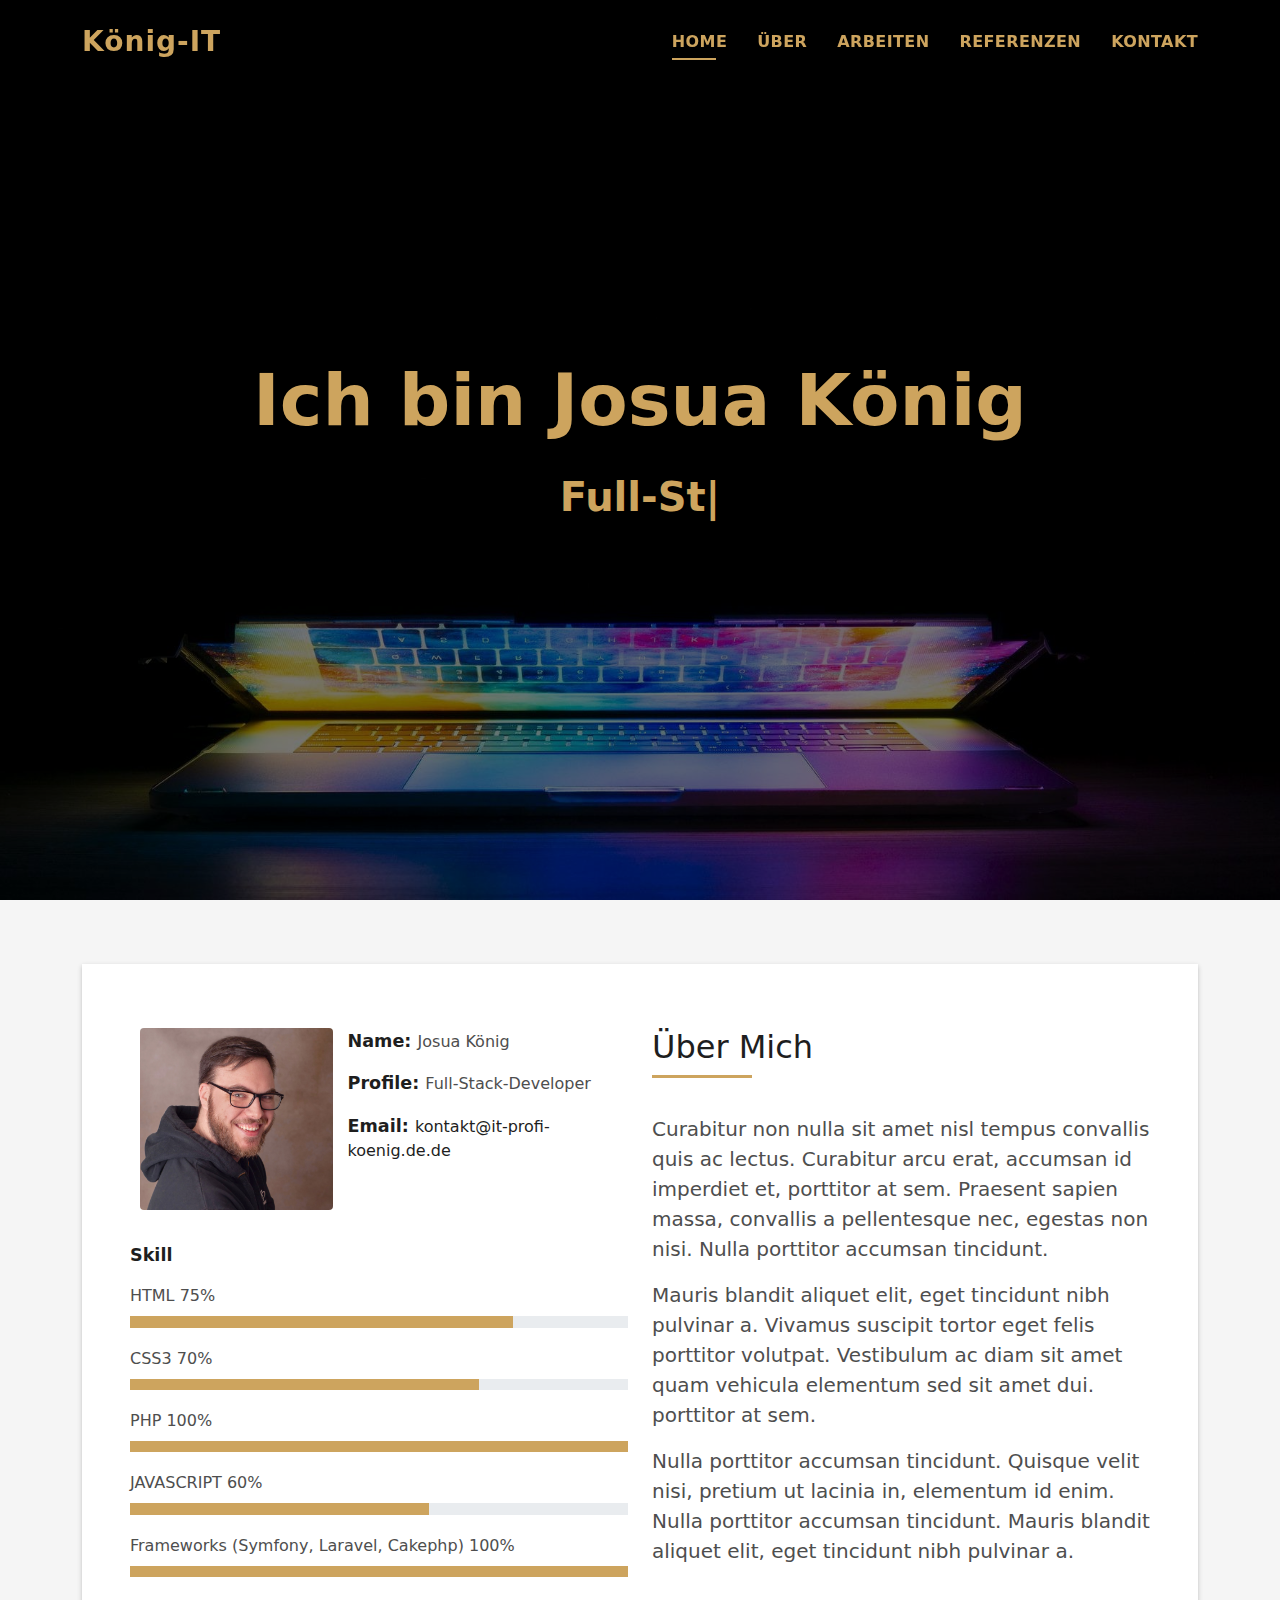
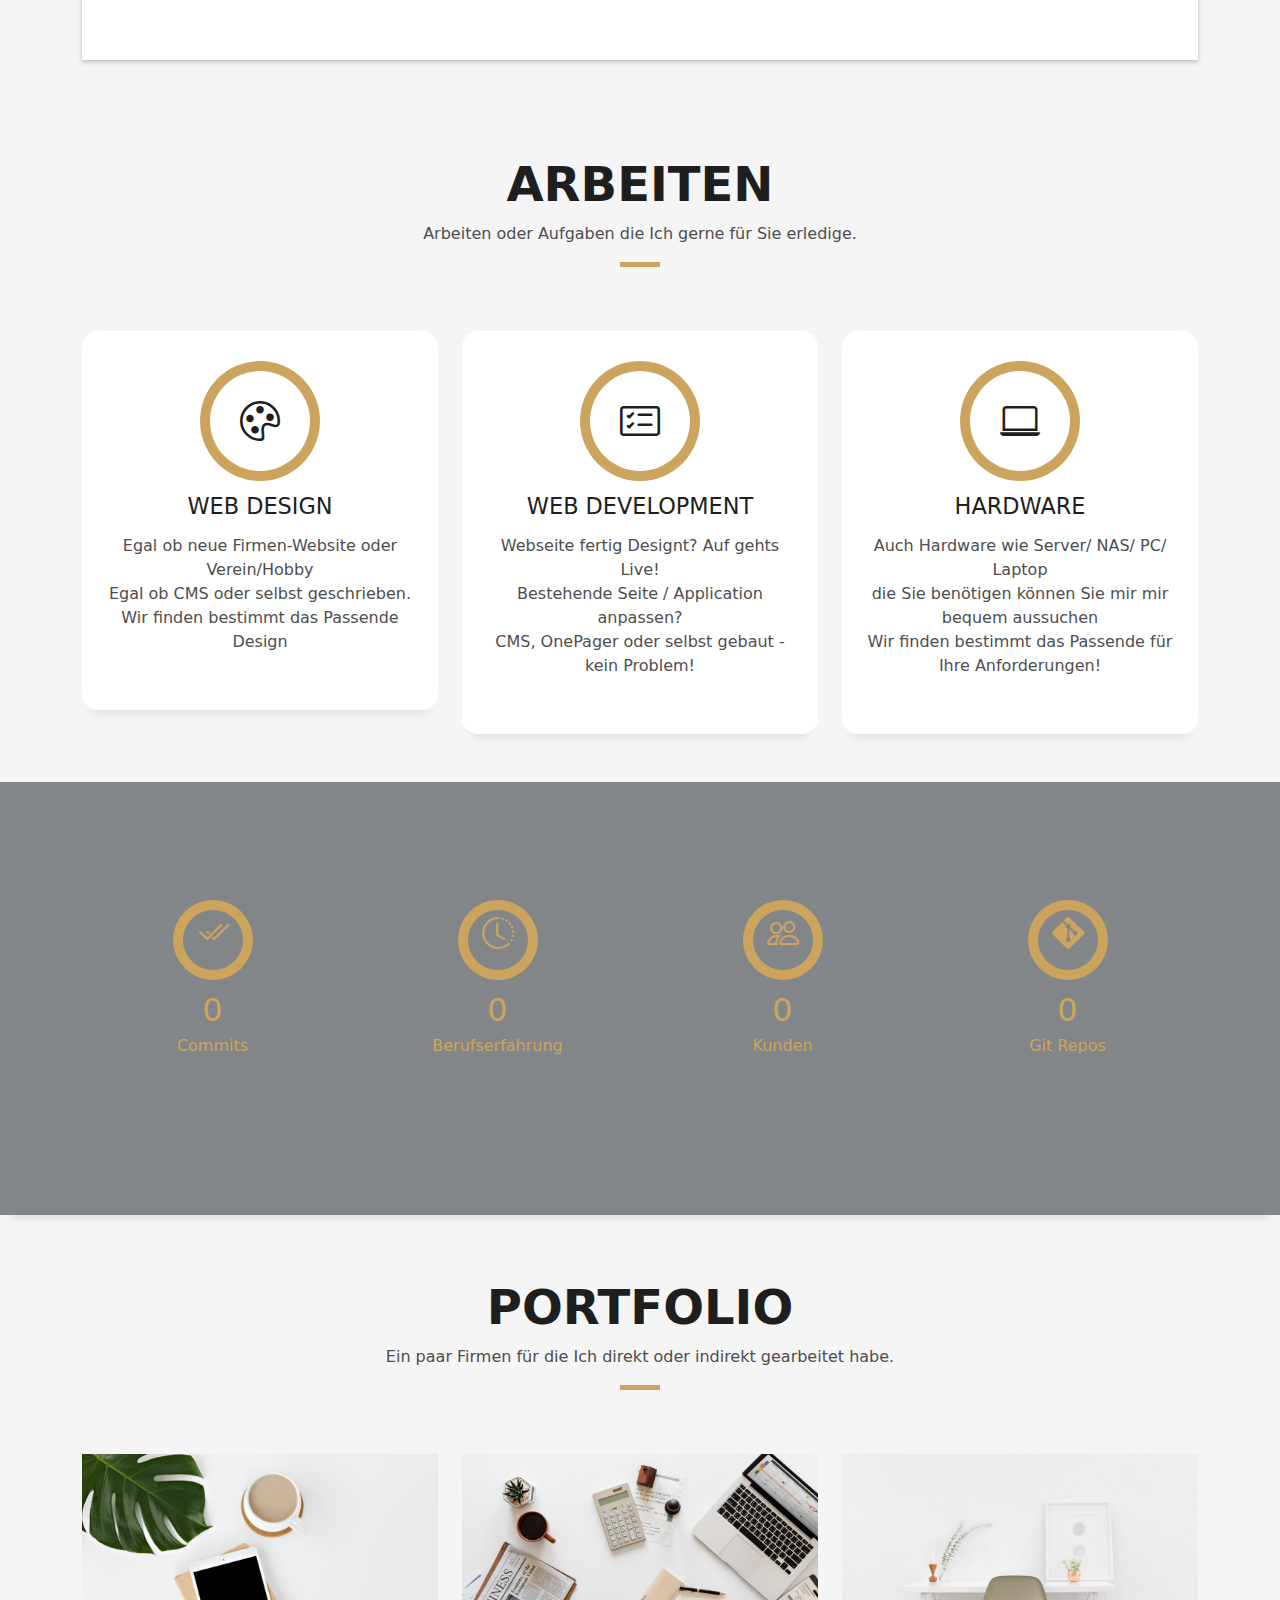
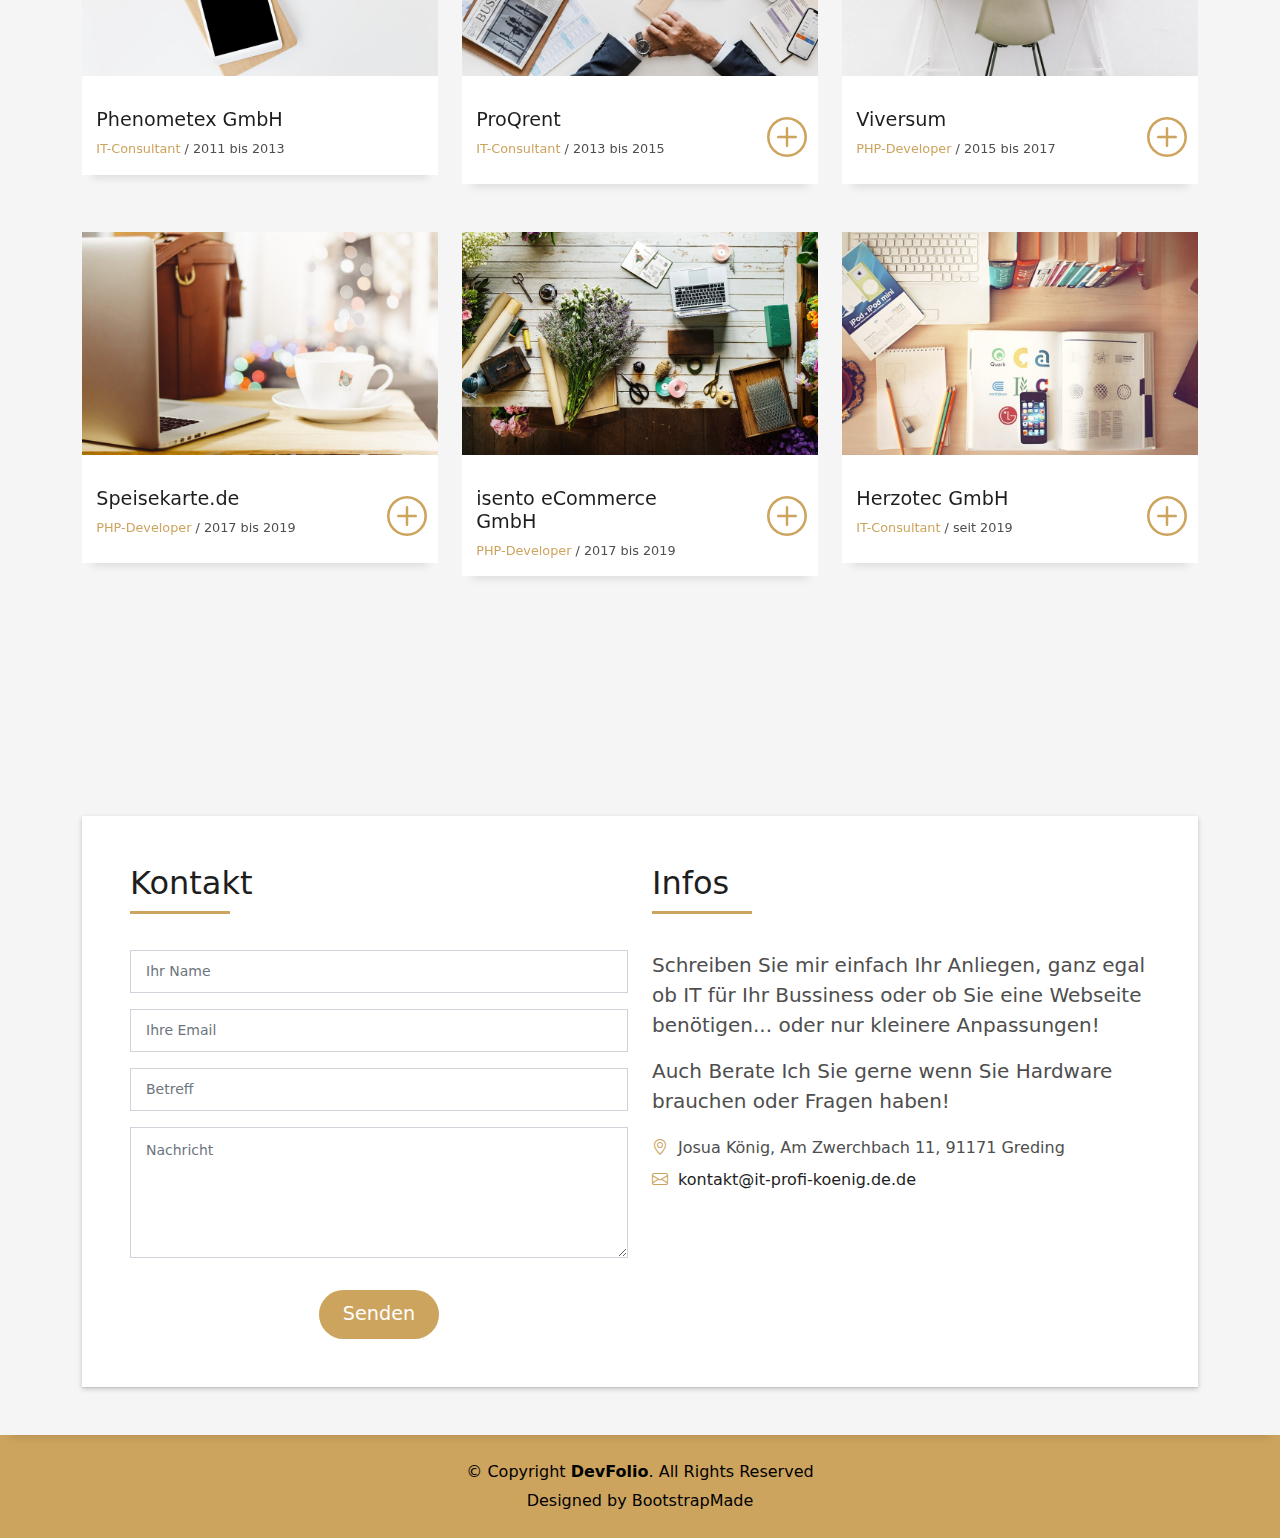
==== commit 9d8044c7: "added some companies" ====
--- a/app/index.html
+++ b/app/index.html
@@ -44,7 +44,7 @@
         <ul>
           <li><a class="nav-link scrollto active" href="#ich">Home</a></li>
           <li><a class="nav-link scrollto" href="#ueber">&uuml;ber</a></li>
-          <li><a class="nav-link scrollto" href="#angebote">Angebote</a></li>
+          <li><a class="nav-link scrollto" href="#arbeiten">Arbeiten</a></li>
           <li><a class="nav-link scrollto " href="#referenzen">Referenzen</a></li>
           <li><a class="nav-link scrollto" href="#kontakt">Kontakt</a></li>
         </ul>
@@ -111,7 +111,7 @@
                     <div class="progress">
                       <div class="progress-bar" role="progressbar" style="width: 60%" aria-valuenow="60" aria-valuemin="0" aria-valuemax="100"></div>
                     </div>
-                    <span>Frameworks (symfony, Laravel, CakePhp) </span> <span class="pull-right">100%</span>
+                    <span>Frameworks (Symfony, Laravel, Cakephp) </span> <span class="pull-right">100%</span>
                     <div class="progress">
                       <div class="progress-bar" role="progressbar" style="width: 100%" aria-valuenow="100" aria-valuemin="0" aria-valuemax="100"></div>
                     </div>
@@ -150,7 +150,7 @@
     </section><!-- End About Section -->
 
     <!-- ======= Services Section ======= -->
-    <section id="angebote" class="services-mf pt-5 route">
+    <section id="arbeiten" class="services-mf pt-5 route">
       <div class="container">
         <div class="row">
           <div class="col-sm-12">
@@ -278,7 +278,7 @@
                 Portfolio
               </h3>
               <p class="subtitle-a">
-                Lorem ipsum, dolor sit amet consectetur adipisicing elit.
+                Ein paar Firmen für die Ich direkt oder indirekt gearbeitet habe.
               </p>
               <div class="line-mf"></div>
             </div>
@@ -295,9 +295,28 @@
               <div class="work-content">
                 <div class="row">
                   <div class="col-sm-8">
-                    <h2 class="w-title">Lorem impsum dolor</h2>
+                    <h2 class="w-title">Phenometex GmbH</h2>
                     <div class="w-more">
-                      <span class="w-ctegory">Web Design</span> / <span class="w-date">18 Sep. 2018</span>
+                      <span class="w-ctegory">IT-Consultant</span> / <span class="w-date">2011 bis 2013</span>
+                    </div>
+                  </div>
+                </div>
+              </div>
+            </div>
+          </div>
+          <div class="col-md-4">
+            <div class="work-box">
+              <a href="assets/img/work-3.jpg" data-gallery="portfolioGallery" class="portfolio-lightbox">
+                <div class="work-img">
+                  <img src="assets/img/work-3.jpg" alt="" class="img-fluid">
+                </div>
+              </a>
+              <div class="work-content">
+                <div class="row">
+                  <div class="col-sm-8">
+                    <h2 class="w-title">ProQrent</h2>
+                    <div class="w-more">
+                      <span class="w-ctegory">IT-Consultant</span> / <span class="w-date">2013 bis 2015</span>
                     </div>
                   </div>
                   <div class="col-sm-4">
@@ -319,33 +338,9 @@
               <div class="work-content">
                 <div class="row">
                   <div class="col-sm-8">
-                    <h2 class="w-title">Loreda Cuno Nere</h2>
+                    <h2 class="w-title">Viversum</h2>
                     <div class="w-more">
-                      <span class="w-ctegory">Web Design</span> / <span class="w-date">18 Sep. 2018</span>
-                    </div>
-                  </div>
-                  <div class="col-sm-4">
-                    <div class="w-like">
-                      <a href="portfolio-details.html"> <span class="bi bi-plus-circle"></span></a>
-                    </div>
-                  </div>
-                </div>
-              </div>
-            </div>
-          </div>
-          <div class="col-md-4">
-            <div class="work-box">
-              <a href="assets/img/work-3.jpg" data-gallery="portfolioGallery" class="portfolio-lightbox">
-                <div class="work-img">
-                  <img src="assets/img/work-3.jpg" alt="" class="img-fluid">
-                </div>
-              </a>
-              <div class="work-content">
-                <div class="row">
-                  <div class="col-sm-8">
-                    <h2 class="w-title">Mavrito Lana Dere</h2>
-                    <div class="w-more">
-                      <span class="w-ctegory">Web Design</span> / <span class="w-date">18 Sep. 2018</span>
+                      <span class="w-ctegory">PHP-Developer</span> / <span class="w-date">2015 bis 2017</span>
                     </div>
                   </div>
                   <div class="col-sm-4">
@@ -367,9 +362,9 @@
               <div class="work-content">
                 <div class="row">
                   <div class="col-sm-8">
-                    <h2 class="w-title">Bindo Laro Cado</h2>
+                    <h2 class="w-title">Speisekarte.de</h2>
                     <div class="w-more">
-                      <span class="w-ctegory">Web Design</span> / <span class="w-date">18 Sep. 2018</span>
+                      <span class="w-ctegory">PHP-Developer</span> / <span class="w-date">2017 bis 2019</span>
                     </div>
                   </div>
                   <div class="col-sm-4">
@@ -391,9 +386,9 @@
               <div class="work-content">
                 <div class="row">
                   <div class="col-sm-8">
-                    <h2 class="w-title">Studio Lena Mado</h2>
+                    <h2 class="w-title">isento eCommerce GmbH</h2>
                     <div class="w-more">
-                      <span class="w-ctegory">Web Design</span> / <span class="w-date">18 Sep. 2018</span>
+                      <span class="w-ctegory">PHP-Developer</span> / <span class="w-date">2017 bis 2019</span>
                     </div>
                   </div>
                   <div class="col-sm-4">
@@ -415,9 +410,9 @@
               <div class="work-content">
                 <div class="row">
                   <div class="col-sm-8">
-                    <h2 class="w-title">Studio Big Bang</h2>
+                    <h2 class="w-title">Herzotec GmbH</h2>
                     <div class="w-more">
-                      <span class="w-ctegory">Web Design</span> / <span class="w-date">18 Sep. 2017</span>
+                      <span class="w-ctegory">IT-Consultant</span> / <span class="w-date">seit 2019</span>
                     </div>
                   </div>
                   <div class="col-sm-4">
@@ -503,7 +498,7 @@
                         Auch Berate Ich Sie gerne wenn Sie Hardware brauchen oder Fragen haben!
                       </p>
                       <ul class="list-ico">
-                        <li><span class="bi bi-geo-alt"></span>Am Zwerchbach 11, 91171 Greding</li>
+                        <li><span class="bi bi-geo-alt"></span>Josua K&ouml;nig, Am Zwerchbach 11, 91171 Greding</li>
                         <li><span class="bi bi-envelope"></span><a href="mailto:kontakt@it-profi-koenig.de.de">kontakt@it-profi-koenig.de.de</a></li>
                       </ul>
                     </div>
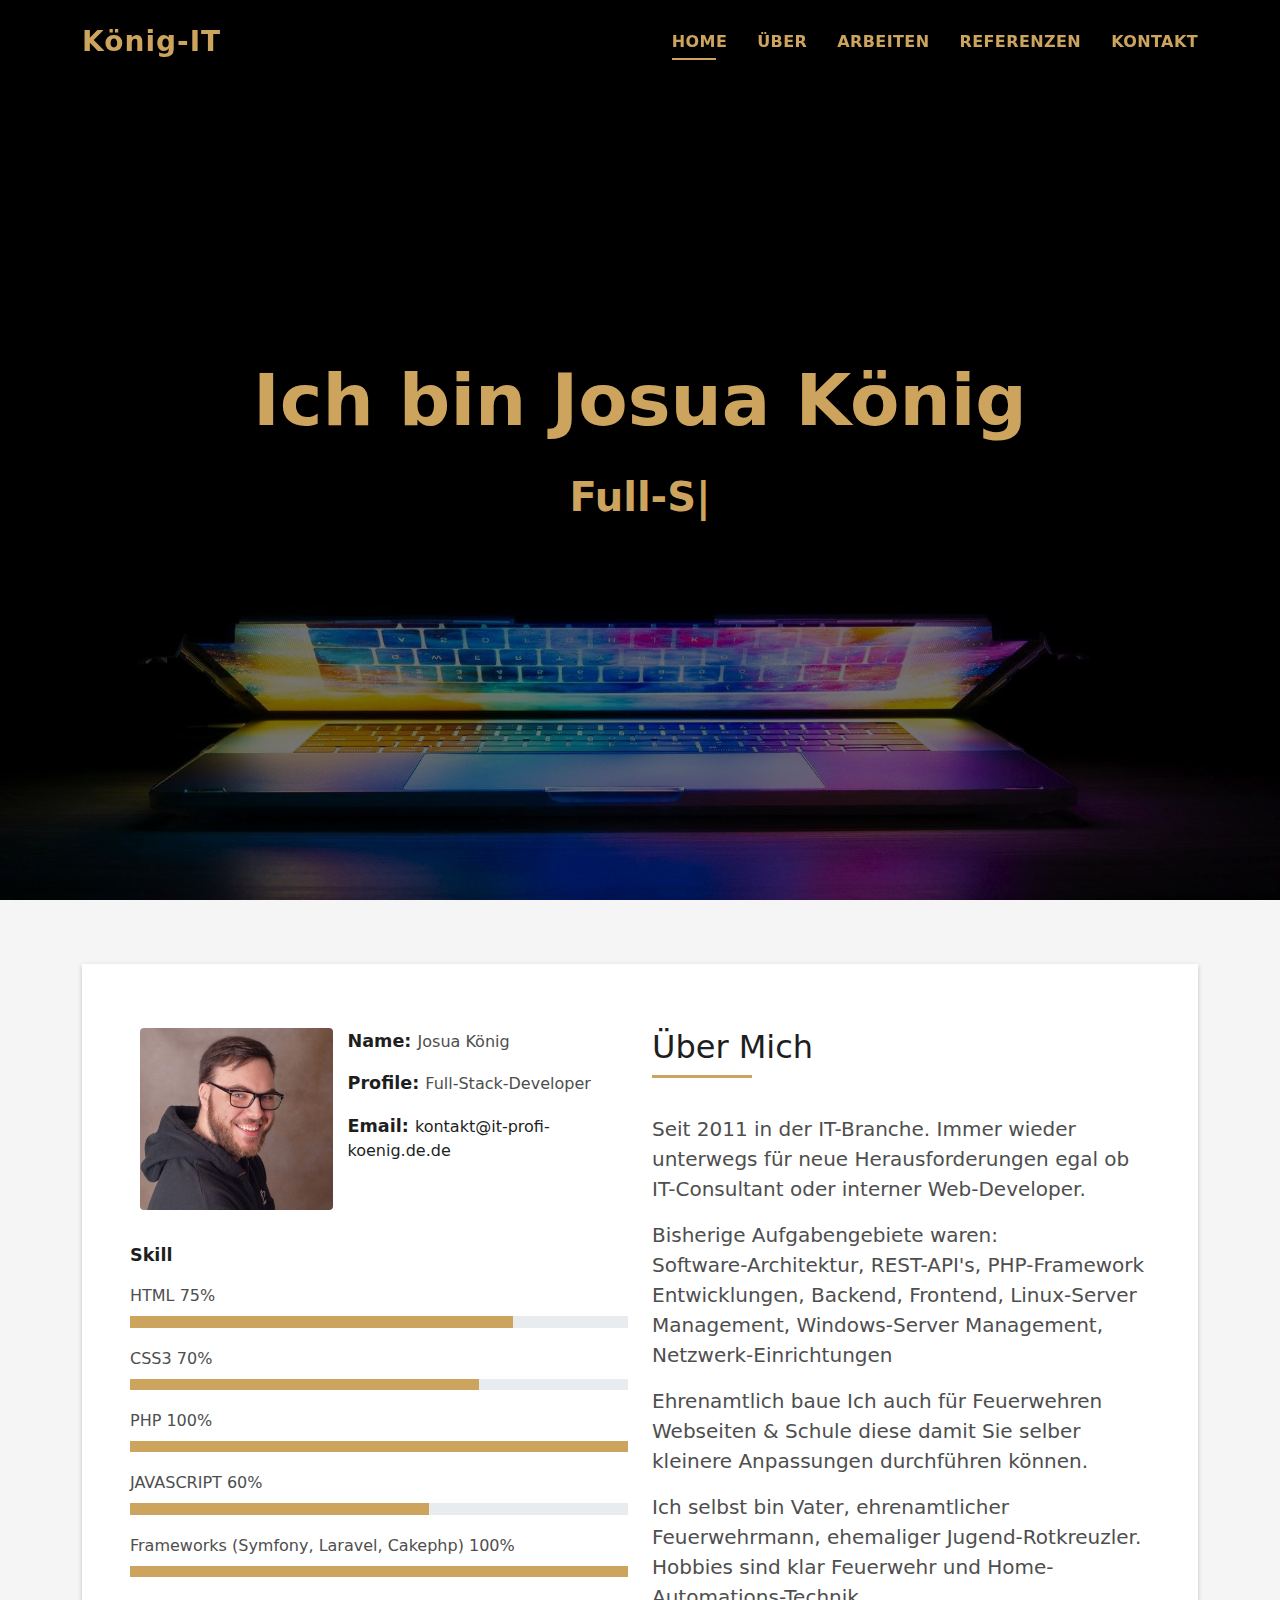
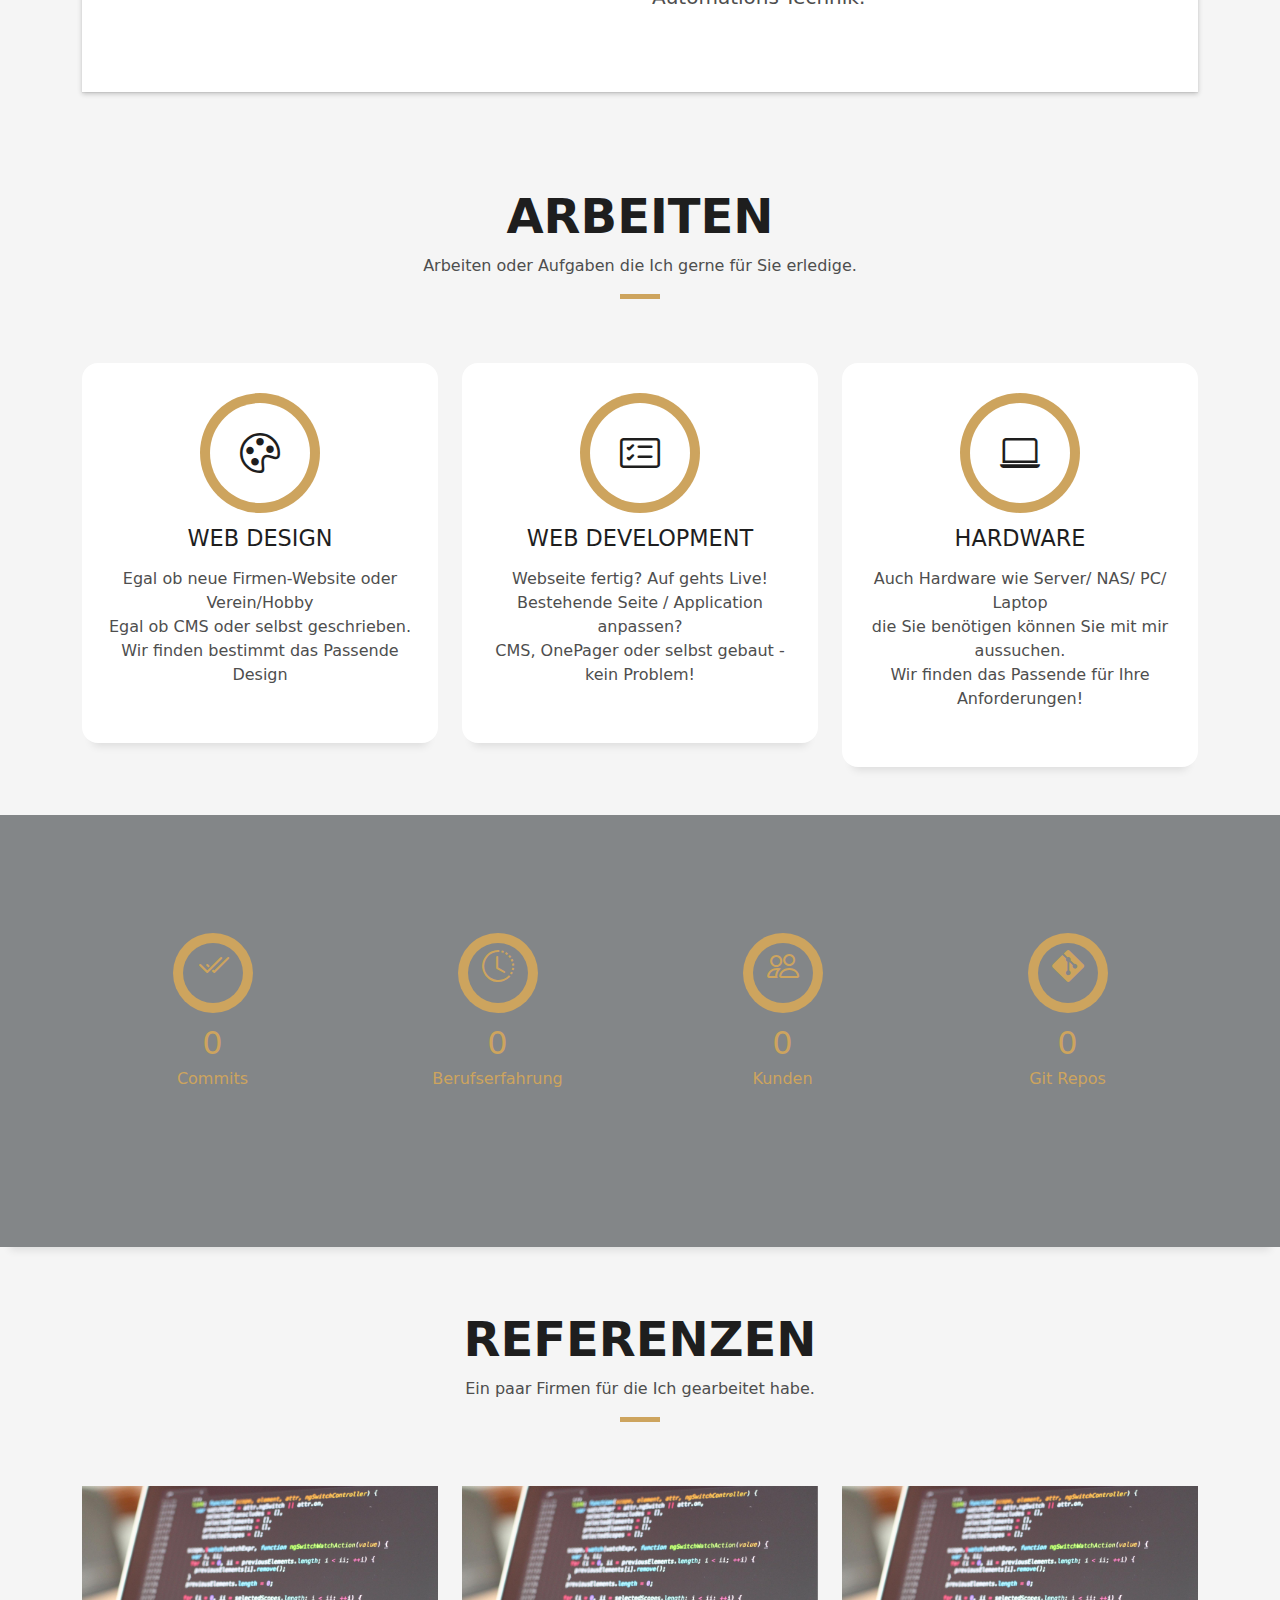
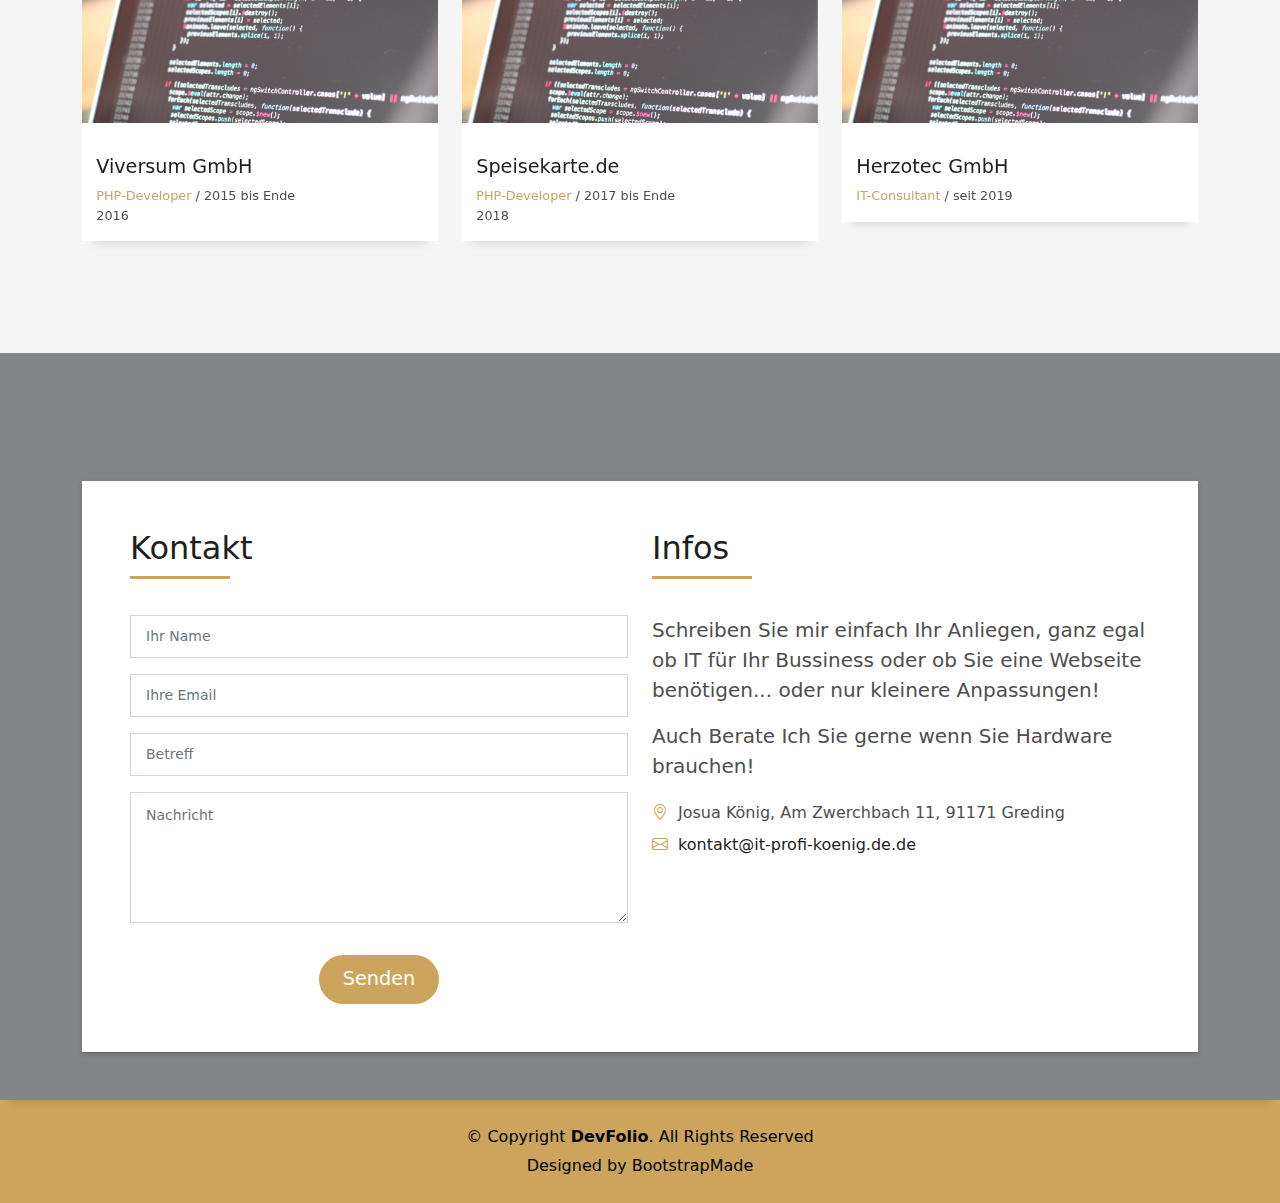
==== commit 6cce54c6: "ueber mich text & bilder fuer Referenzen bereich" ====
--- a/app/index.html
+++ b/app/index.html
@@ -125,20 +125,20 @@
                       </h5>
                     </div>
                     <p class="lead">
-                      Curabitur non nulla sit amet nisl tempus convallis quis ac lectus. Curabitur arcu erat, accumsan id
-                      imperdiet et, porttitor
-                      at sem. Praesent sapien massa, convallis a pellentesque nec, egestas non nisi. Nulla
-                      porttitor accumsan tincidunt.
+                      Seit 2011 in der IT-Branche. Immer wieder unterwegs für neue Herausforderungen
+                      egal ob IT-Consultant oder interner Web-Developer.
                     </p>
                     <p class="lead">
-                      Mauris blandit aliquet elit, eget tincidunt nibh pulvinar a. Vivamus suscipit tortor eget felis
-                      porttitor volutpat. Vestibulum
-                      ac diam sit amet quam vehicula elementum sed sit amet dui. porttitor at sem.
+                      Bisherige Aufgabengebiete waren:<br>
+                      Software-Architektur, REST-API's, PHP-Framework Entwicklungen, Backend, Frontend, Linux-Server Management, Windows-Server Management, Netzwerk-Einrichtungen
                     </p>
                     <p class="lead">
-                      Nulla porttitor accumsan tincidunt. Quisque velit nisi, pretium ut lacinia in, elementum id enim.
-                      Nulla porttitor accumsan
-                      tincidunt. Mauris blandit aliquet elit, eget tincidunt nibh pulvinar a.
+                      Ehrenamtlich baue Ich auch f&uuml;r Feuerwehren Webseiten & Schule diese damit Sie selber
+                      kleinere Anpassungen durchf&uuml;hren k&ouml;nnen.
+                    </p>
+                    <p class="lead">
+                      Ich selbst bin Vater, ehrenamtlicher Feuerwehrmann, ehemaliger Jugend-Rotkreuzler.<br>
+                      Hobbies sind klar Feuerwehr und Home-Automations-Technik.
                     </p>
                   </div>
                 </div>
@@ -189,7 +189,7 @@
               <div class="service-content">
                 <h2 class="s-title">Web Development</h2>
                 <p class="s-description text-center">
-                  Webseite fertig Designt? Auf gehts Live!<br>
+                  Webseite fertig? Auf gehts Live!<br>
                   Bestehende Seite / Application anpassen?<br>
                   CMS, OnePager oder selbst gebaut - kein Problem!
                 </p>
@@ -205,8 +205,8 @@
                 <h2 class="s-title">Hardware</h2>
                 <p class="s-description text-center">
                   Auch Hardware wie Server/ NAS/ PC/ Laptop<br>
-                  die Sie benötigen können Sie mir mir bequem aussuchen <br>
-                  Wir finden bestimmt das Passende für Ihre Anforderungen!
+                  die Sie ben&ouml;tigen k&ouml;nnen Sie mit mir aussuchen. <br>
+                  Wir finden das Passende für Ihre Anforderungen!
                 </p>
               </div>
             </div>
@@ -275,10 +275,10 @@
           <div class="col-sm-12">
             <div class="title-box text-center">
               <h3 class="title-a">
-                Portfolio
+                Referenzen
               </h3>
               <p class="subtitle-a">
-                Ein paar Firmen für die Ich direkt oder indirekt gearbeitet habe.
+                Ein paar Firmen für die Ich gearbeitet habe.
               </p>
               <div class="line-mf"></div>
             </div>
@@ -287,65 +287,17 @@
         <div class="row">
           <div class="col-md-4">
             <div class="work-box">
-              <a href="assets/img/work-1.jpg" data-gallery="portfolioGallery" class="portfolio-lightbox">
+              <a href="assets/img/work-2.jpg" data-gallery="portfolioGallery" class="portfolio-lightbox">
                 <div class="work-img">
-                  <img src="assets/img/work-1.jpg" alt="" class="img-fluid">
+                  <img src="assets/img/programming-bg-2.jpg" alt="" class="img-fluid">
                 </div>
               </a>
               <div class="work-content">
                 <div class="row">
                   <div class="col-sm-8">
-                    <h2 class="w-title">Phenometex GmbH</h2>
+                    <h2 class="w-title">Viversum GmbH</h2>
                     <div class="w-more">
-                      <span class="w-ctegory">IT-Consultant</span> / <span class="w-date">2011 bis 2013</span>
-                    </div>
-                  </div>
-                </div>
-              </div>
-            </div>
-          </div>
-          <div class="col-md-4">
-            <div class="work-box">
-              <a href="assets/img/work-3.jpg" data-gallery="portfolioGallery" class="portfolio-lightbox">
-                <div class="work-img">
-                  <img src="assets/img/work-3.jpg" alt="" class="img-fluid">
-                </div>
-              </a>
-              <div class="work-content">
-                <div class="row">
-                  <div class="col-sm-8">
-                    <h2 class="w-title">ProQrent</h2>
-                    <div class="w-more">
-                      <span class="w-ctegory">IT-Consultant</span> / <span class="w-date">2013 bis 2015</span>
-                    </div>
-                  </div>
-                  <div class="col-sm-4">
-                    <div class="w-like">
-                      <a href="portfolio-details.html"> <span class="bi bi-plus-circle"></span></a>
-                    </div>
-                  </div>
-                </div>
-              </div>
-            </div>
-          </div>
-          <div class="col-md-4">
-            <div class="work-box">
-              <a href="assets/img/work-2.jpg" data-gallery="portfolioGallery" class="portfolio-lightbox">
-                <div class="work-img">
-                  <img src="assets/img/work-2.jpg" alt="" class="img-fluid">
-                </div>
-              </a>
-              <div class="work-content">
-                <div class="row">
-                  <div class="col-sm-8">
-                    <h2 class="w-title">Viversum</h2>
-                    <div class="w-more">
-                      <span class="w-ctegory">PHP-Developer</span> / <span class="w-date">2015 bis 2017</span>
-                    </div>
-                  </div>
-                  <div class="col-sm-4">
-                    <div class="w-like">
-                      <a href="portfolio-details.html"> <span class="bi bi-plus-circle"></span></a>
+                      <span class="w-ctegory">PHP-Developer</span> / <span class="w-date">2015 bis Ende 2016</span>
                     </div>
                   </div>
                 </div>
@@ -356,7 +308,7 @@
             <div class="work-box">
               <a href="assets/img/work-4.jpg" data-gallery="portfolioGallery" class="portfolio-lightbox">
                 <div class="work-img">
-                  <img src="assets/img/work-4.jpg" alt="" class="img-fluid">
+                  <img src="assets/img/programming-bg-2.jpg" alt="" class="img-fluid">
                 </div>
               </a>
               <div class="work-content">
@@ -364,36 +316,7 @@
                   <div class="col-sm-8">
                     <h2 class="w-title">Speisekarte.de</h2>
                     <div class="w-more">
-                      <span class="w-ctegory">PHP-Developer</span> / <span class="w-date">2017 bis 2019</span>
-                    </div>
-                  </div>
-                  <div class="col-sm-4">
-                    <div class="w-like">
-                      <a href="portfolio-details.html"> <span class="bi bi-plus-circle"></span></a>
-                    </div>
-                  </div>
-                </div>
-              </div>
-            </div>
-          </div>
-          <div class="col-md-4">
-            <div class="work-box">
-              <a href="assets/img/work-5.jpg" data-gallery="portfolioGallery" class="portfolio-lightbox">
-                <div class="work-img">
-                  <img src="assets/img/work-5.jpg" alt="" class="img-fluid">
-                </div>
-              </a>
-              <div class="work-content">
-                <div class="row">
-                  <div class="col-sm-8">
-                    <h2 class="w-title">isento eCommerce GmbH</h2>
-                    <div class="w-more">
-                      <span class="w-ctegory">PHP-Developer</span> / <span class="w-date">2017 bis 2019</span>
-                    </div>
-                  </div>
-                  <div class="col-sm-4">
-                    <div class="w-like">
-                      <a href="portfolio-details.html"> <span class="bi bi-plus-circle"></span></a>
+                      <span class="w-ctegory">PHP-Developer</span> / <span class="w-date">2017 bis Ende 2018</span>
                     </div>
                   </div>
                 </div>
@@ -404,7 +327,7 @@
             <div class="work-box">
               <a href="assets/img/work-6.jpg" data-gallery="portfolioGallery" class="portfolio-lightbox">
                 <div class="work-img">
-                  <img src="assets/img/work-6.jpg" alt="" class="img-fluid">
+                  <img src="assets/img/programming-bg-2.jpg" alt="" class="img-fluid">
                 </div>
               </a>
               <div class="work-content">
@@ -415,11 +338,6 @@
                       <span class="w-ctegory">IT-Consultant</span> / <span class="w-date">seit 2019</span>
                     </div>
                   </div>
-                  <div class="col-sm-4">
-                    <div class="w-like">
-                      <a href="portfolio-details.html"> <span class="bi bi-plus-circle"></span></a>
-                    </div>
-                  </div>
                 </div>
               </div>
             </div>
@@ -431,7 +349,7 @@
 
     <!-- ======= Contact Section ======= -->
     <section id="kontakt" class="paralax-mf footer-paralax bg-image sect-mt4 route" style="background-image: url(assets/img/tech-bg-1.jpg)">
-
+      <div class="overlay-mf"></div>
       <div class="container">
         <div class="row">
           <div class="col-sm-12">
@@ -492,10 +410,10 @@
                     <div class="more-info">
                       <p class="lead">
                         Schreiben Sie mir einfach Ihr Anliegen, ganz egal ob IT für Ihr Bussiness oder ob Sie eine
-                        Webseite benötigen... oder nur kleinere Anpassungen!
+                        Webseite ben&ouml;tigen... oder nur kleinere Anpassungen!
                       </p>
                       <p class="lead">
-                        Auch Berate Ich Sie gerne wenn Sie Hardware brauchen oder Fragen haben!
+                        Auch Berate Ich Sie gerne wenn Sie Hardware brauchen!
                       </p>
                       <ul class="list-ico">
                         <li><span class="bi bi-geo-alt"></span>Josua K&ouml;nig, Am Zwerchbach 11, 91171 Greding</li>
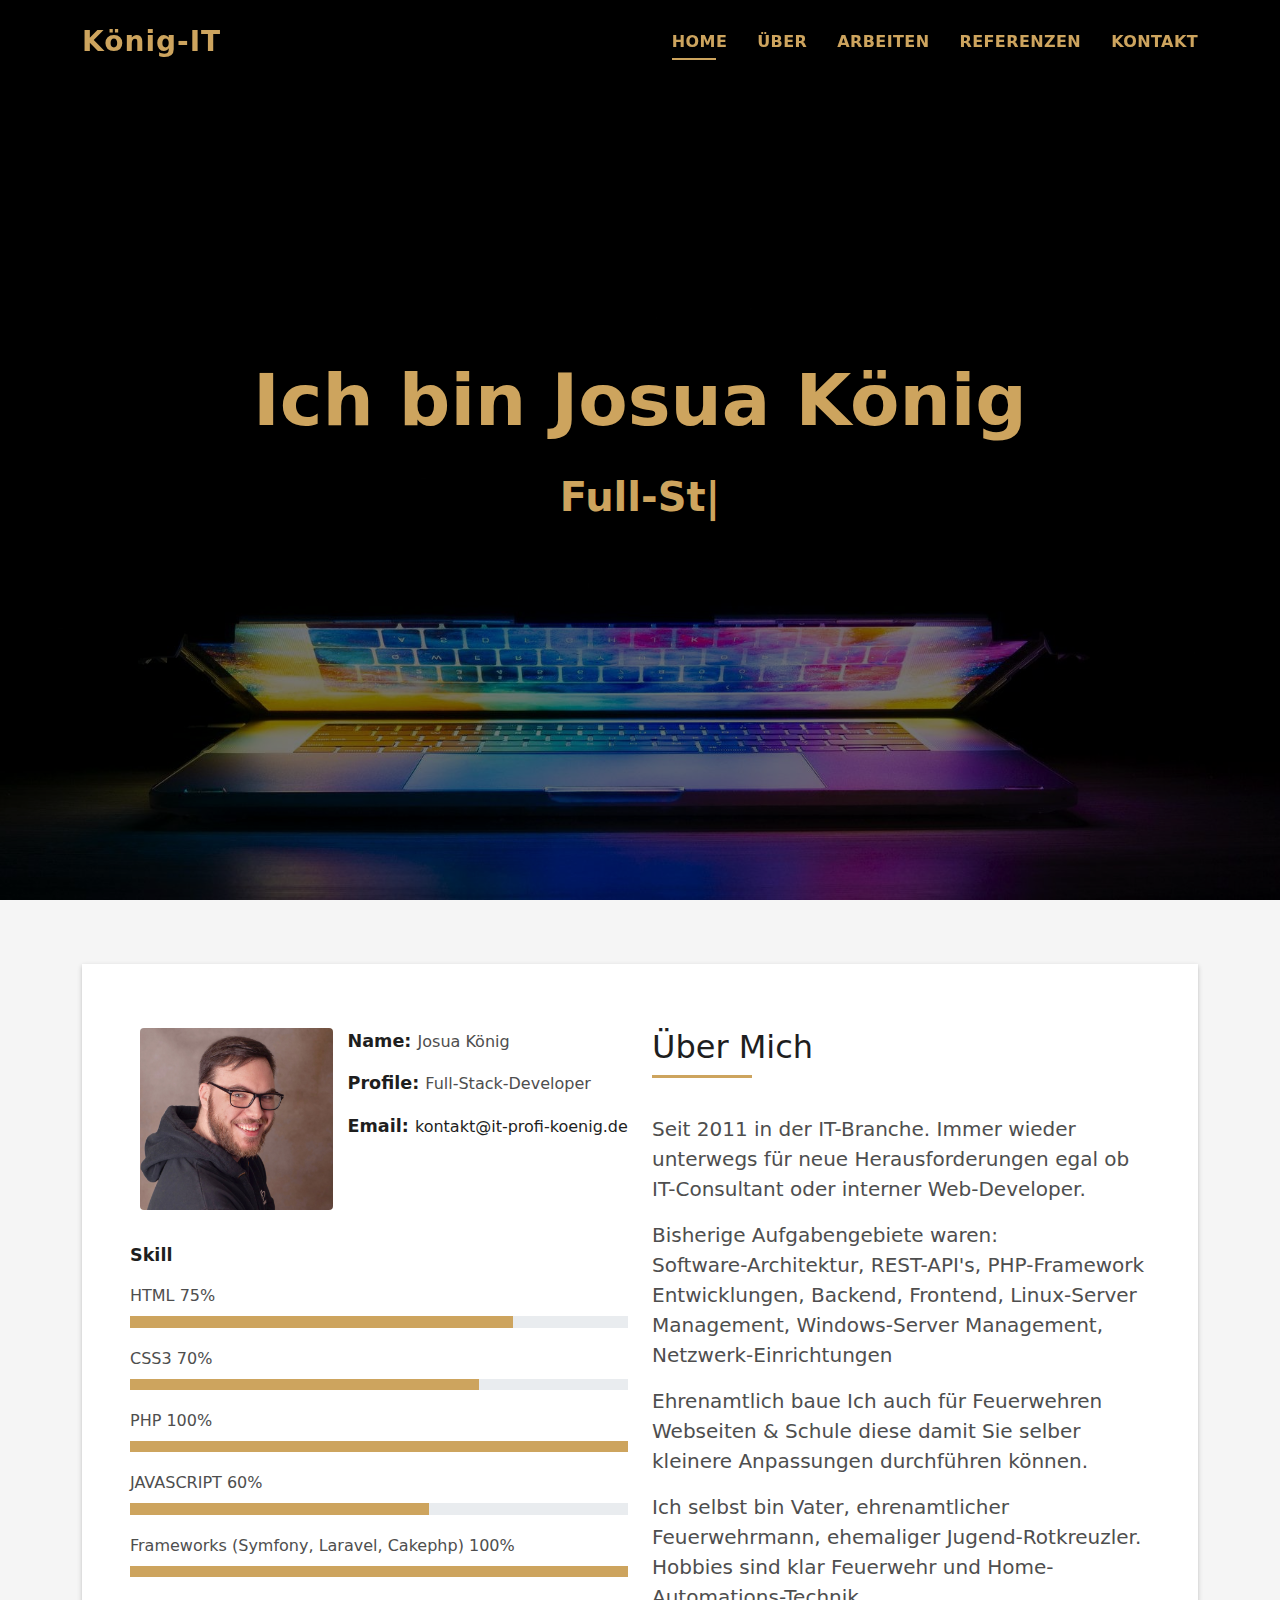
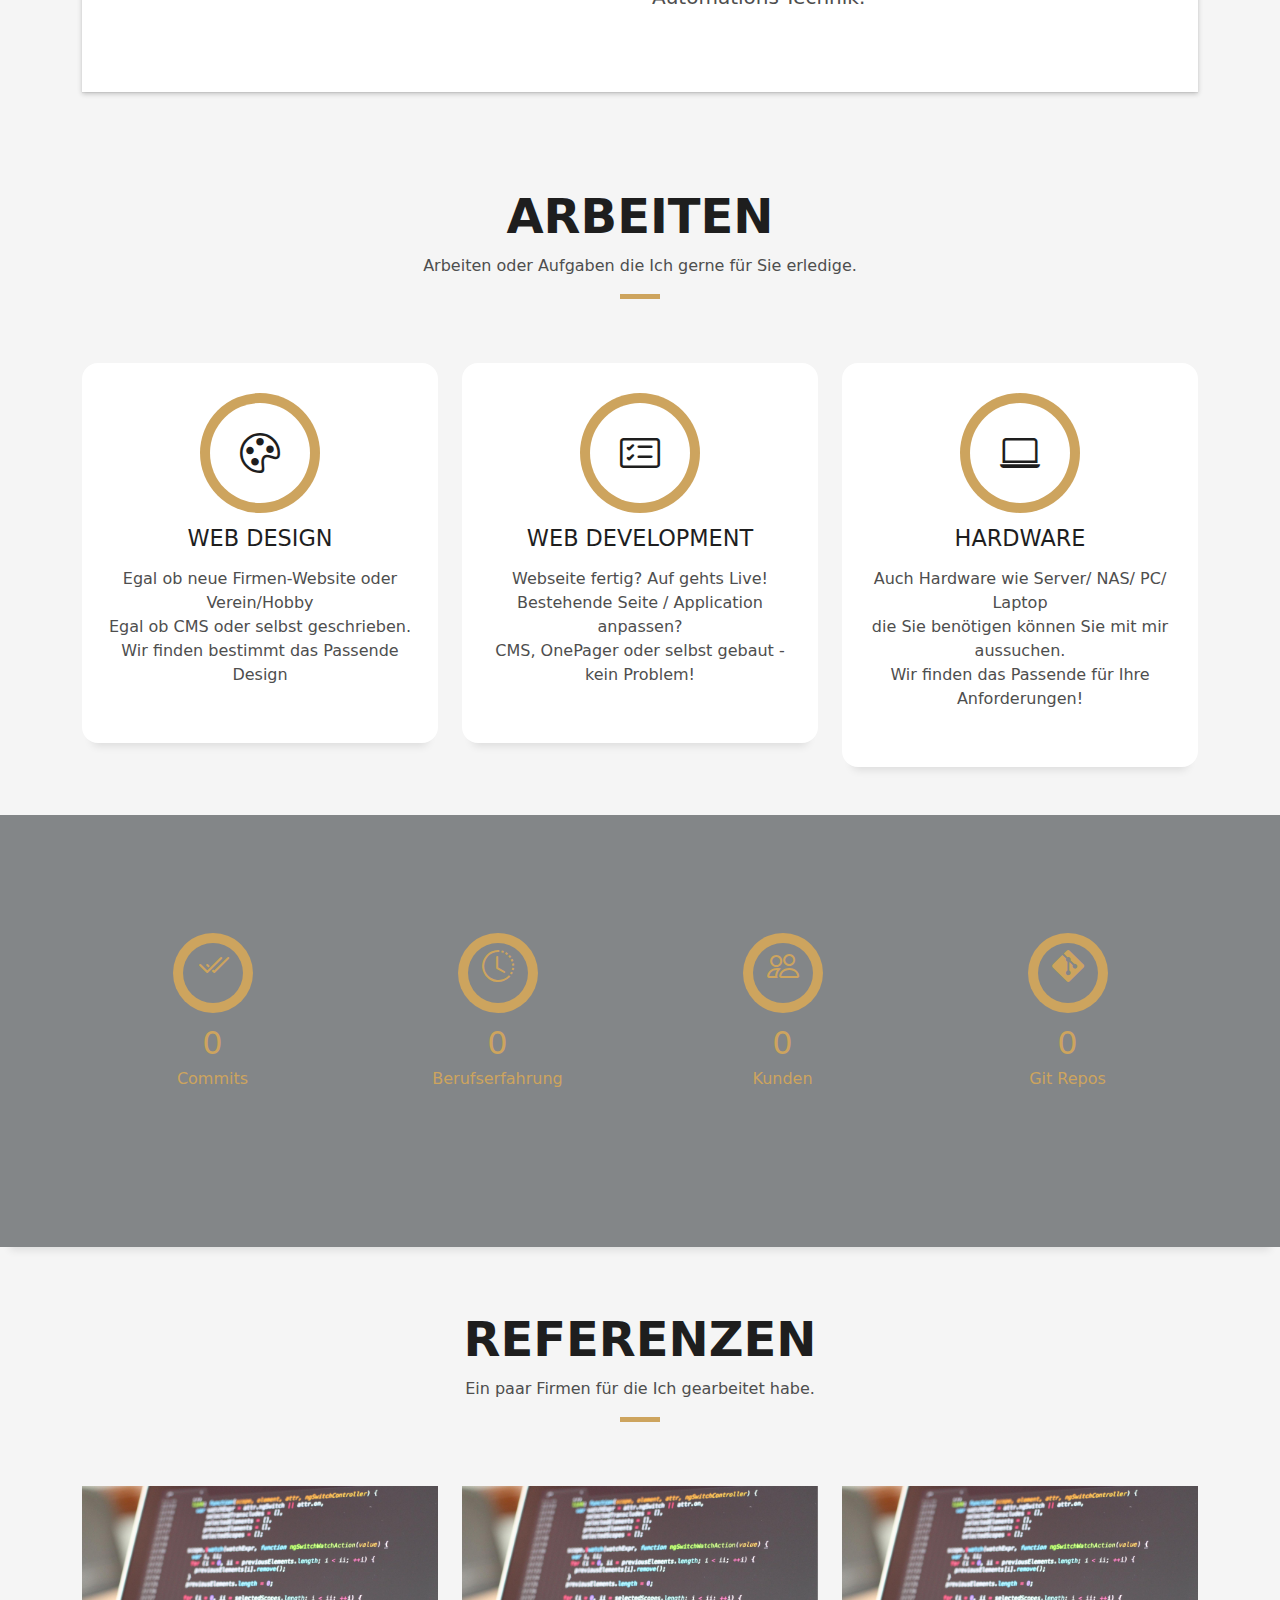
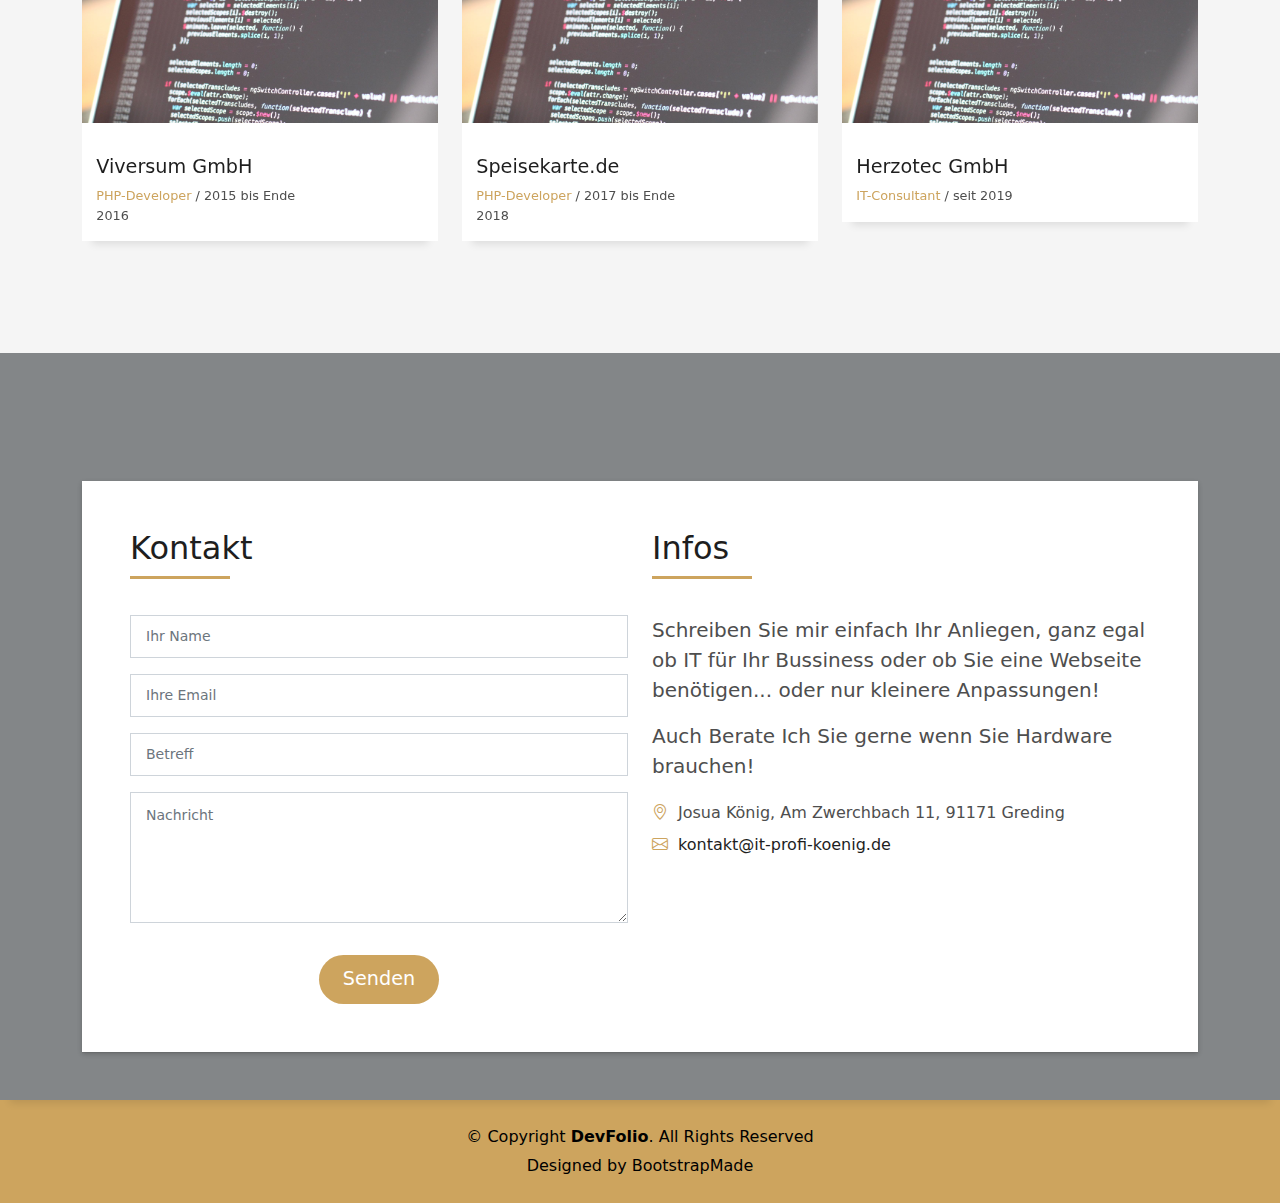
==== commit c2c39da6: "misspell" ====
--- a/app/index.html
+++ b/app/index.html
@@ -89,7 +89,7 @@
                       <div class="about-info">
                         <p><span class="title-s">Name: </span> <span>Josua K&ouml;nig</span></p>
                         <p><span class="title-s">Profile: </span> <span>Full-Stack-Developer</span></p>
-                        <p><span class="title-s">Email: </span> <span><a href="mailto:kontakt@it-profi-koenig.de.de">kontakt@it-profi-koenig.de.de</a></span></p>
+                        <p><span class="title-s">Email: </span> <span><a href="mailto:kontakt@it-profi-koenig.de">kontakt@it-profi-koenig.de</a></span></p>
                       </div>
                     </div>
                   </div>
@@ -417,7 +417,7 @@
                       </p>
                       <ul class="list-ico">
                         <li><span class="bi bi-geo-alt"></span>Josua K&ouml;nig, Am Zwerchbach 11, 91171 Greding</li>
-                        <li><span class="bi bi-envelope"></span><a href="mailto:kontakt@it-profi-koenig.de.de">kontakt@it-profi-koenig.de.de</a></li>
+                        <li><span class="bi bi-envelope"></span><a href="mailto:kontakt@it-profi-koenig.de">kontakt@it-profi-koenig.de</a></li>
                       </ul>
                     </div>
                   </div>
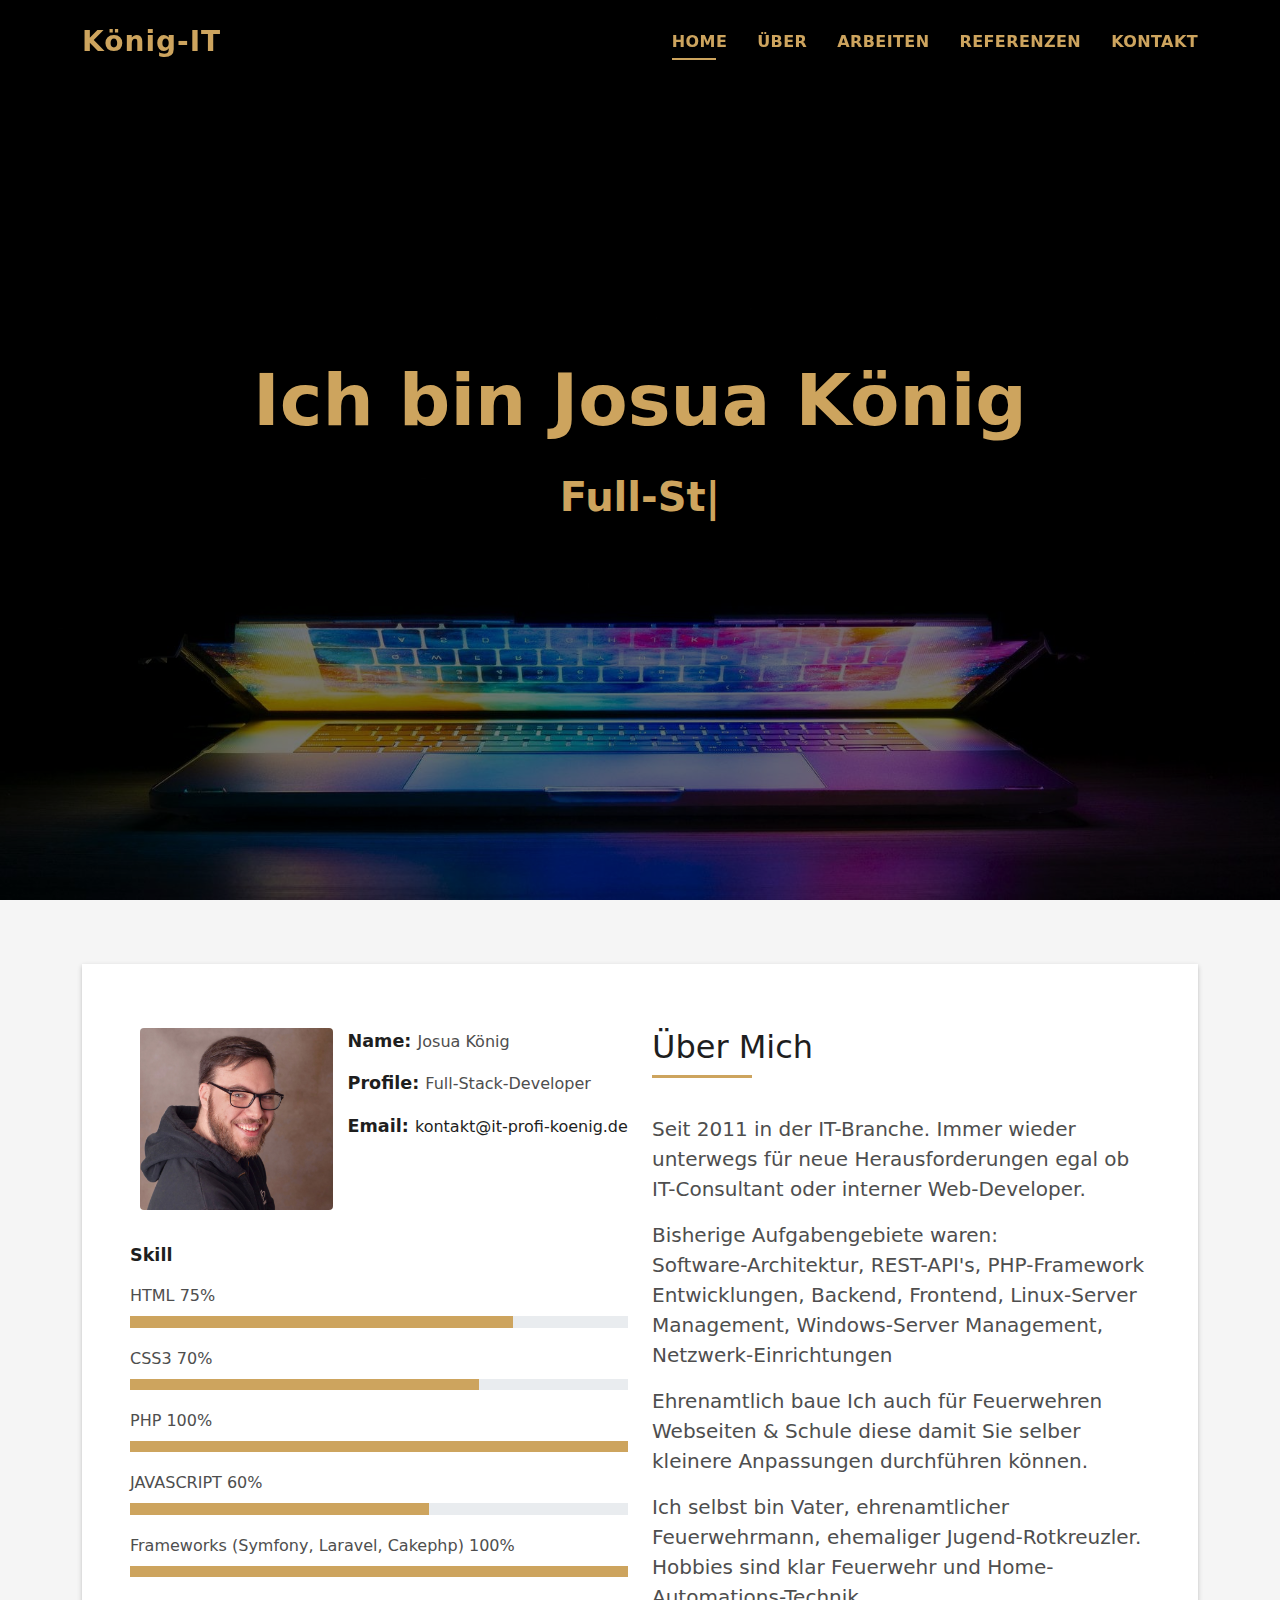
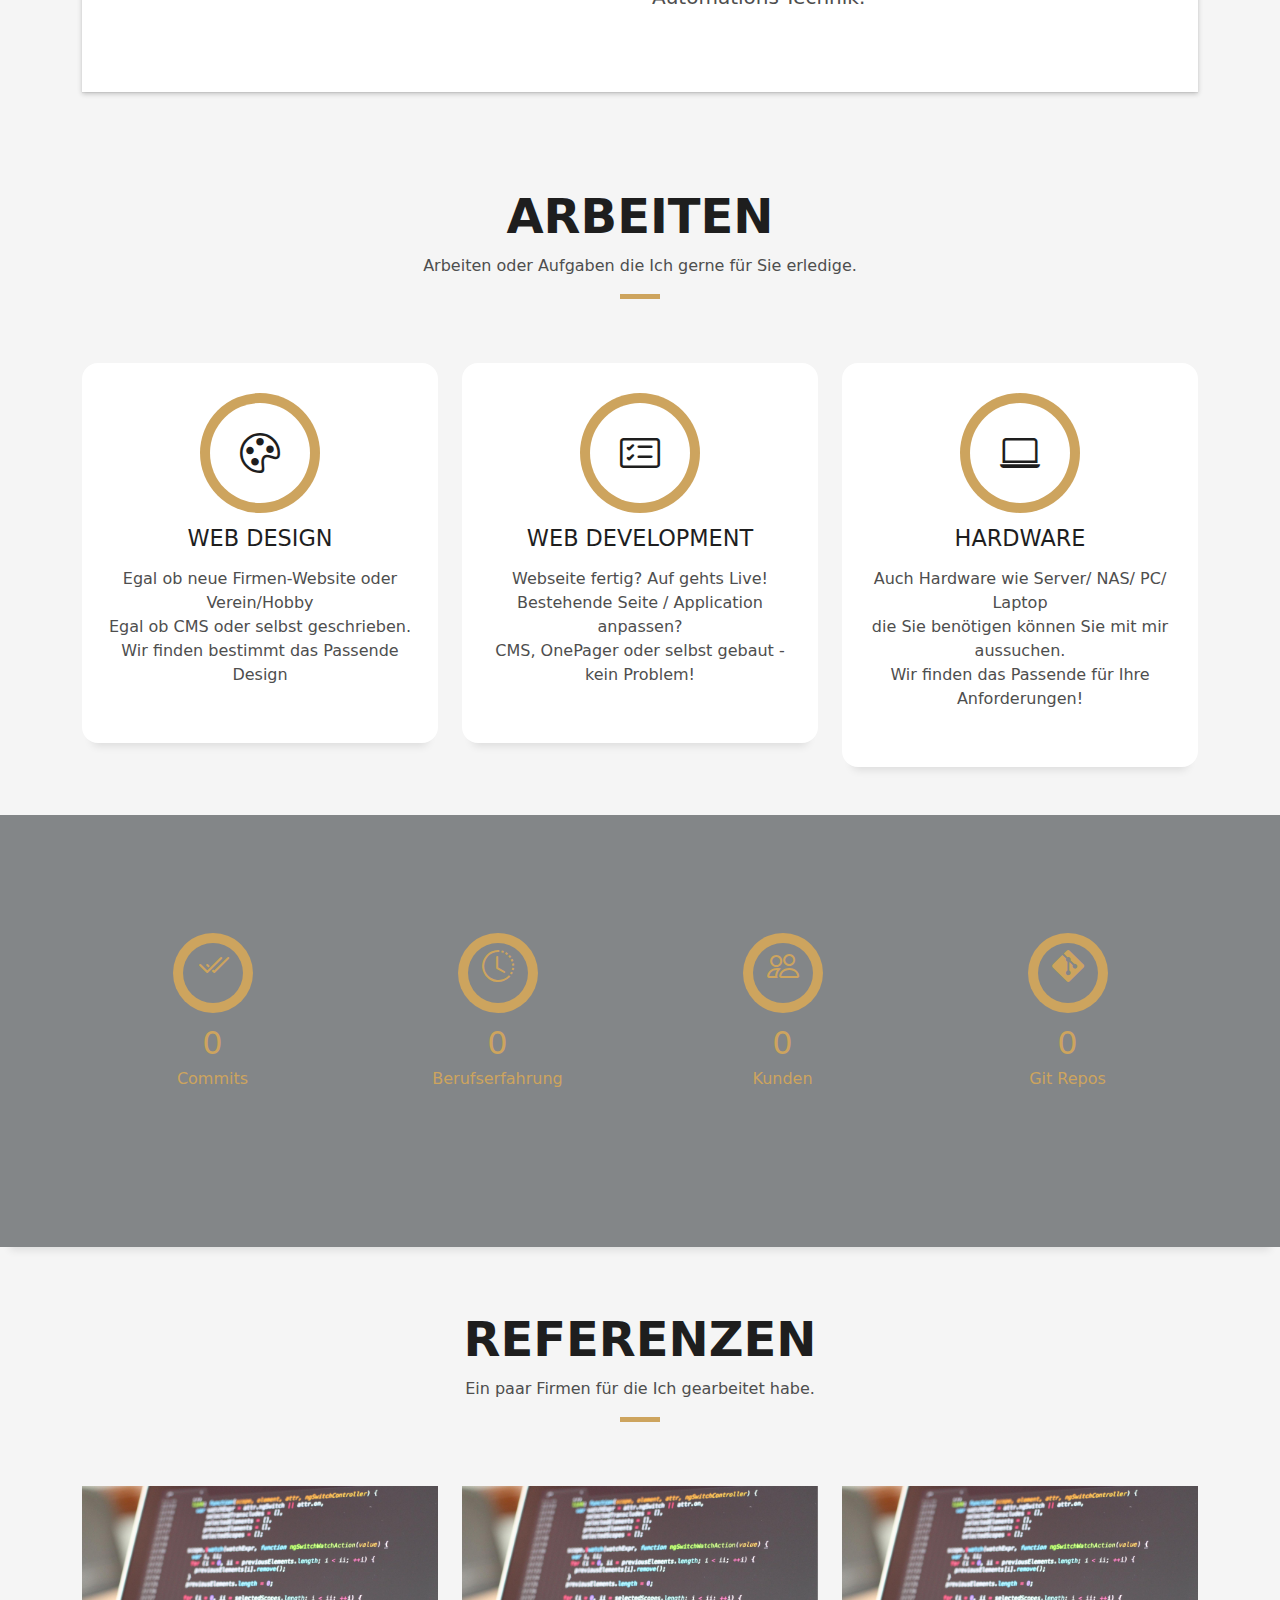
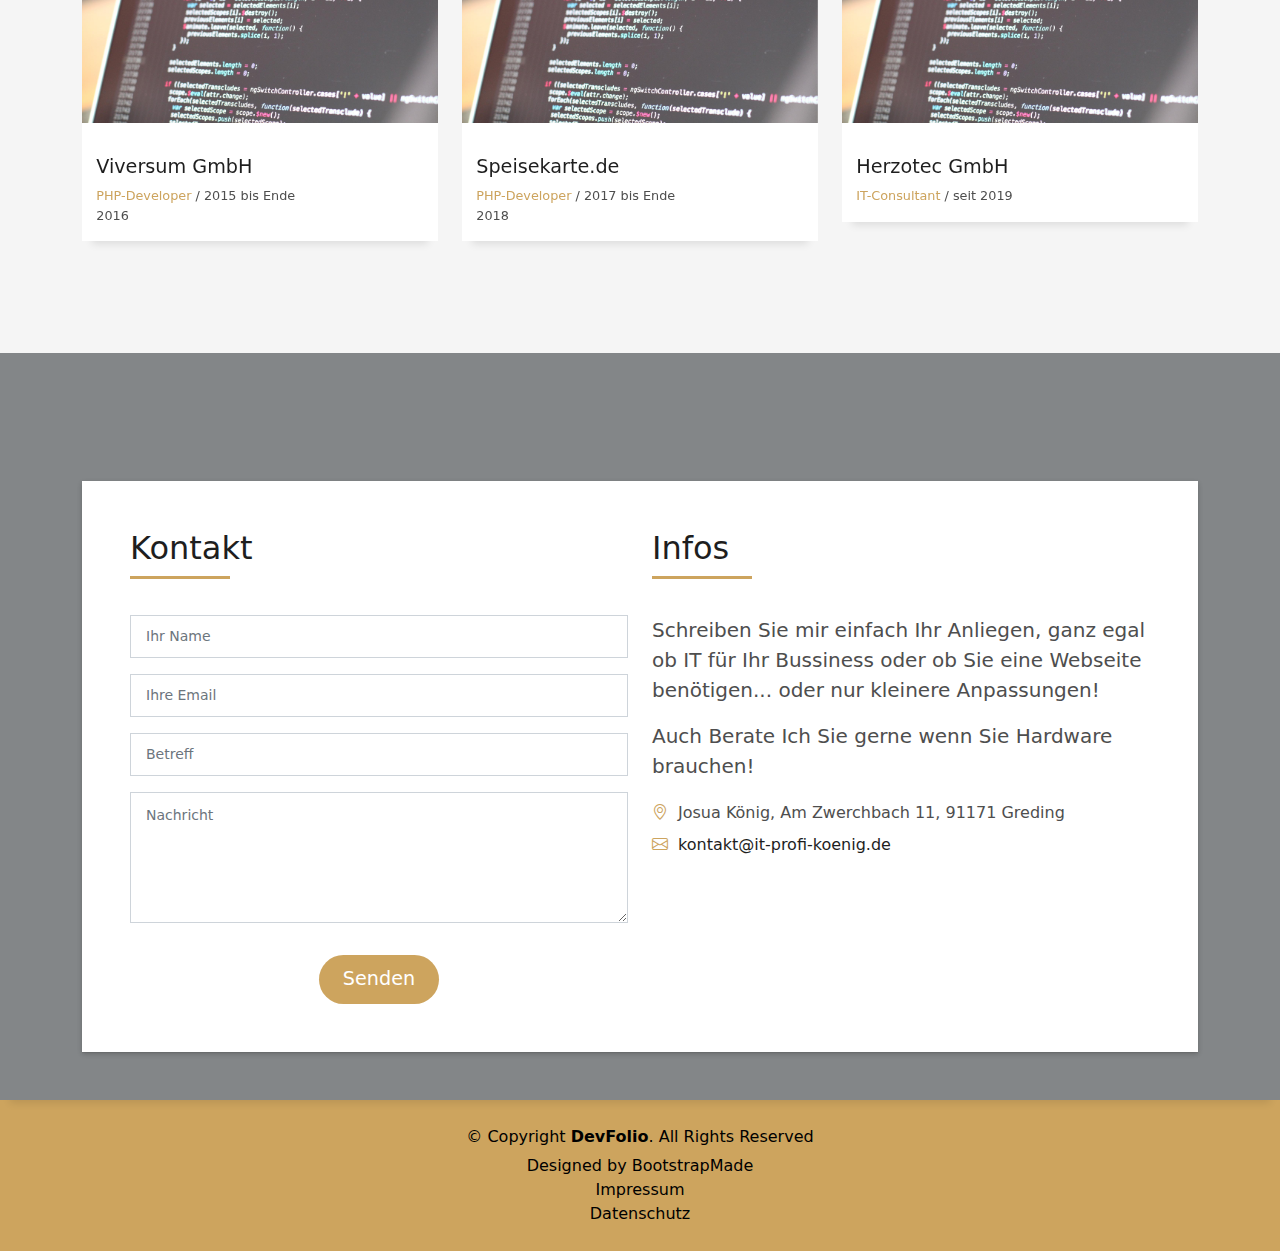
==== commit 6f5e8b99: "added favicon" ====
--- a/app/index.html
+++ b/app/index.html
@@ -447,9 +447,12 @@
             -->
               Designed by <a href="https://bootstrapmade.com/">BootstrapMade</a>
             </div>
-          </div>
-        </div>
-      </div>
+
+          </div>
+        </div>
+      </div>
+      <div class="credits"> <a href="/impressum.html">Impressum</a> </div>
+      <div class="credits"> <a href="/datenschutz.html">Datenschutz</a> </div>
     </div>
   </footer><!-- End  Footer -->
 
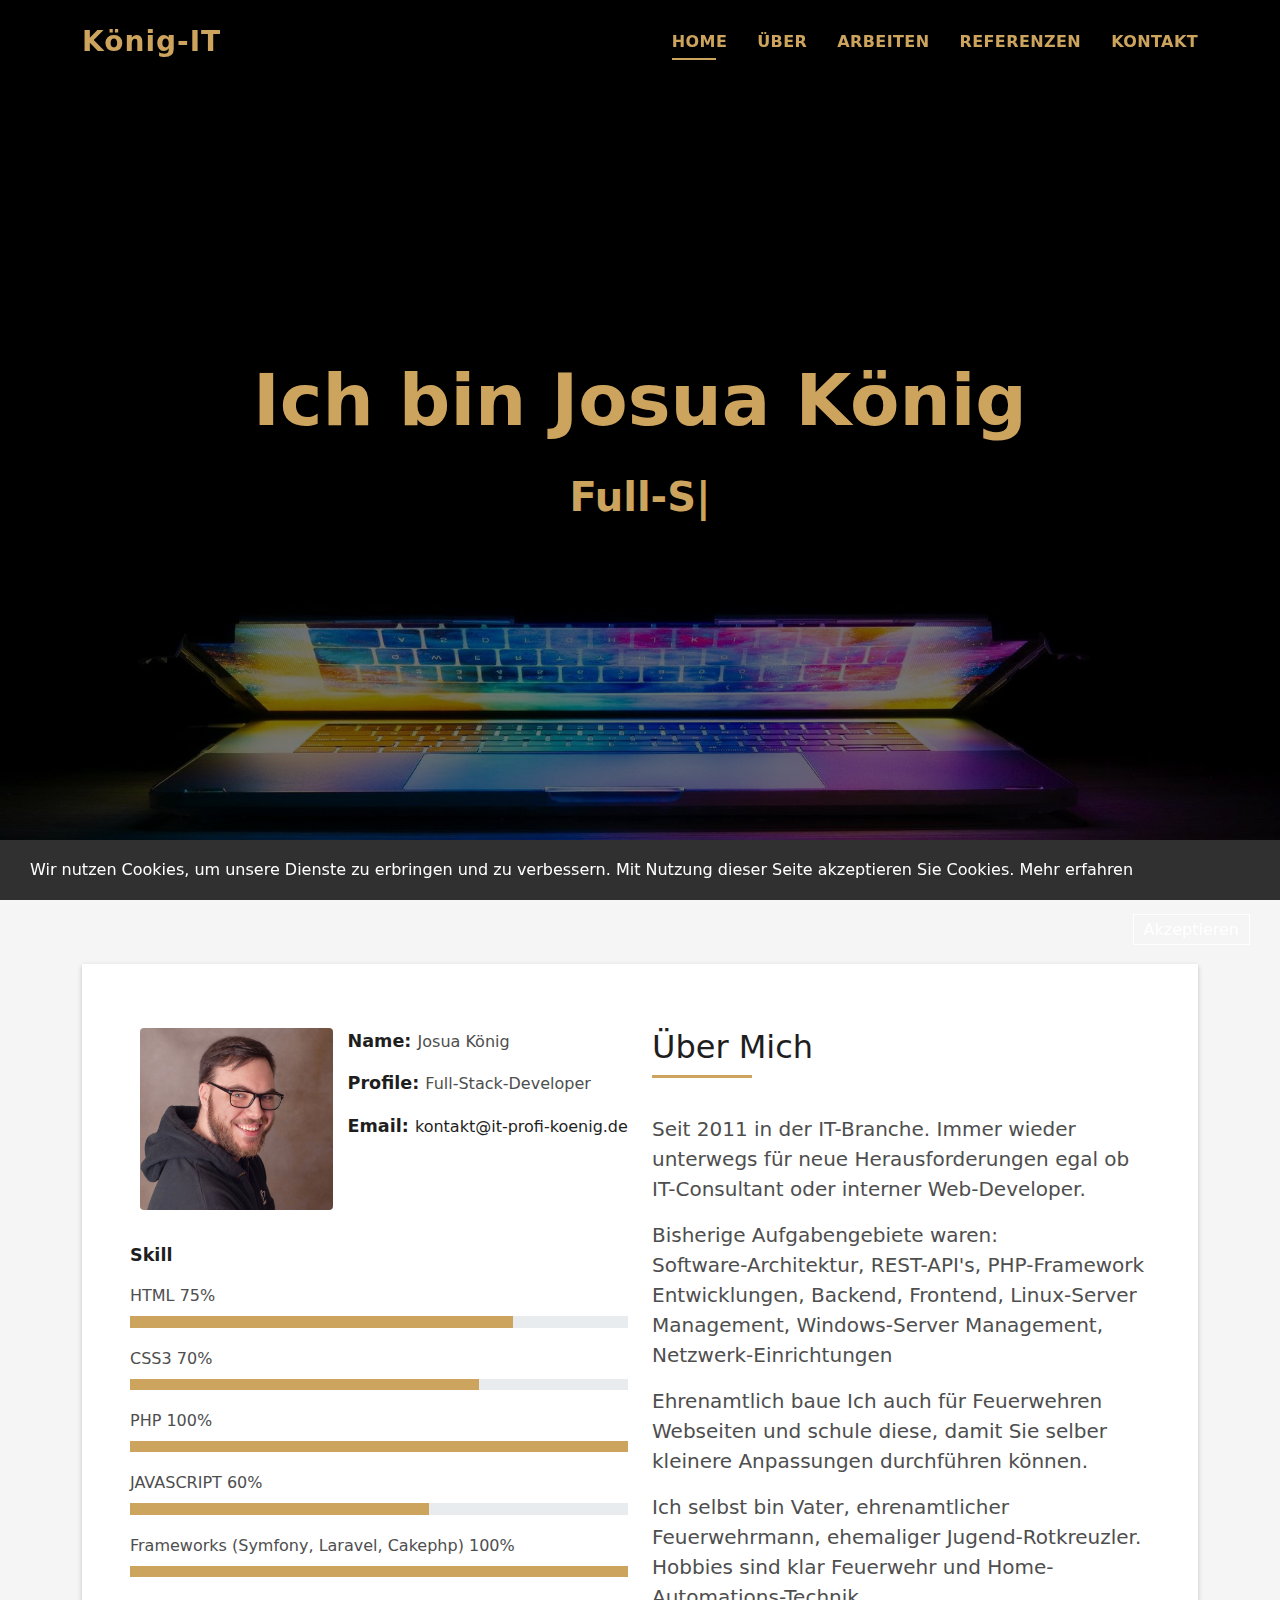
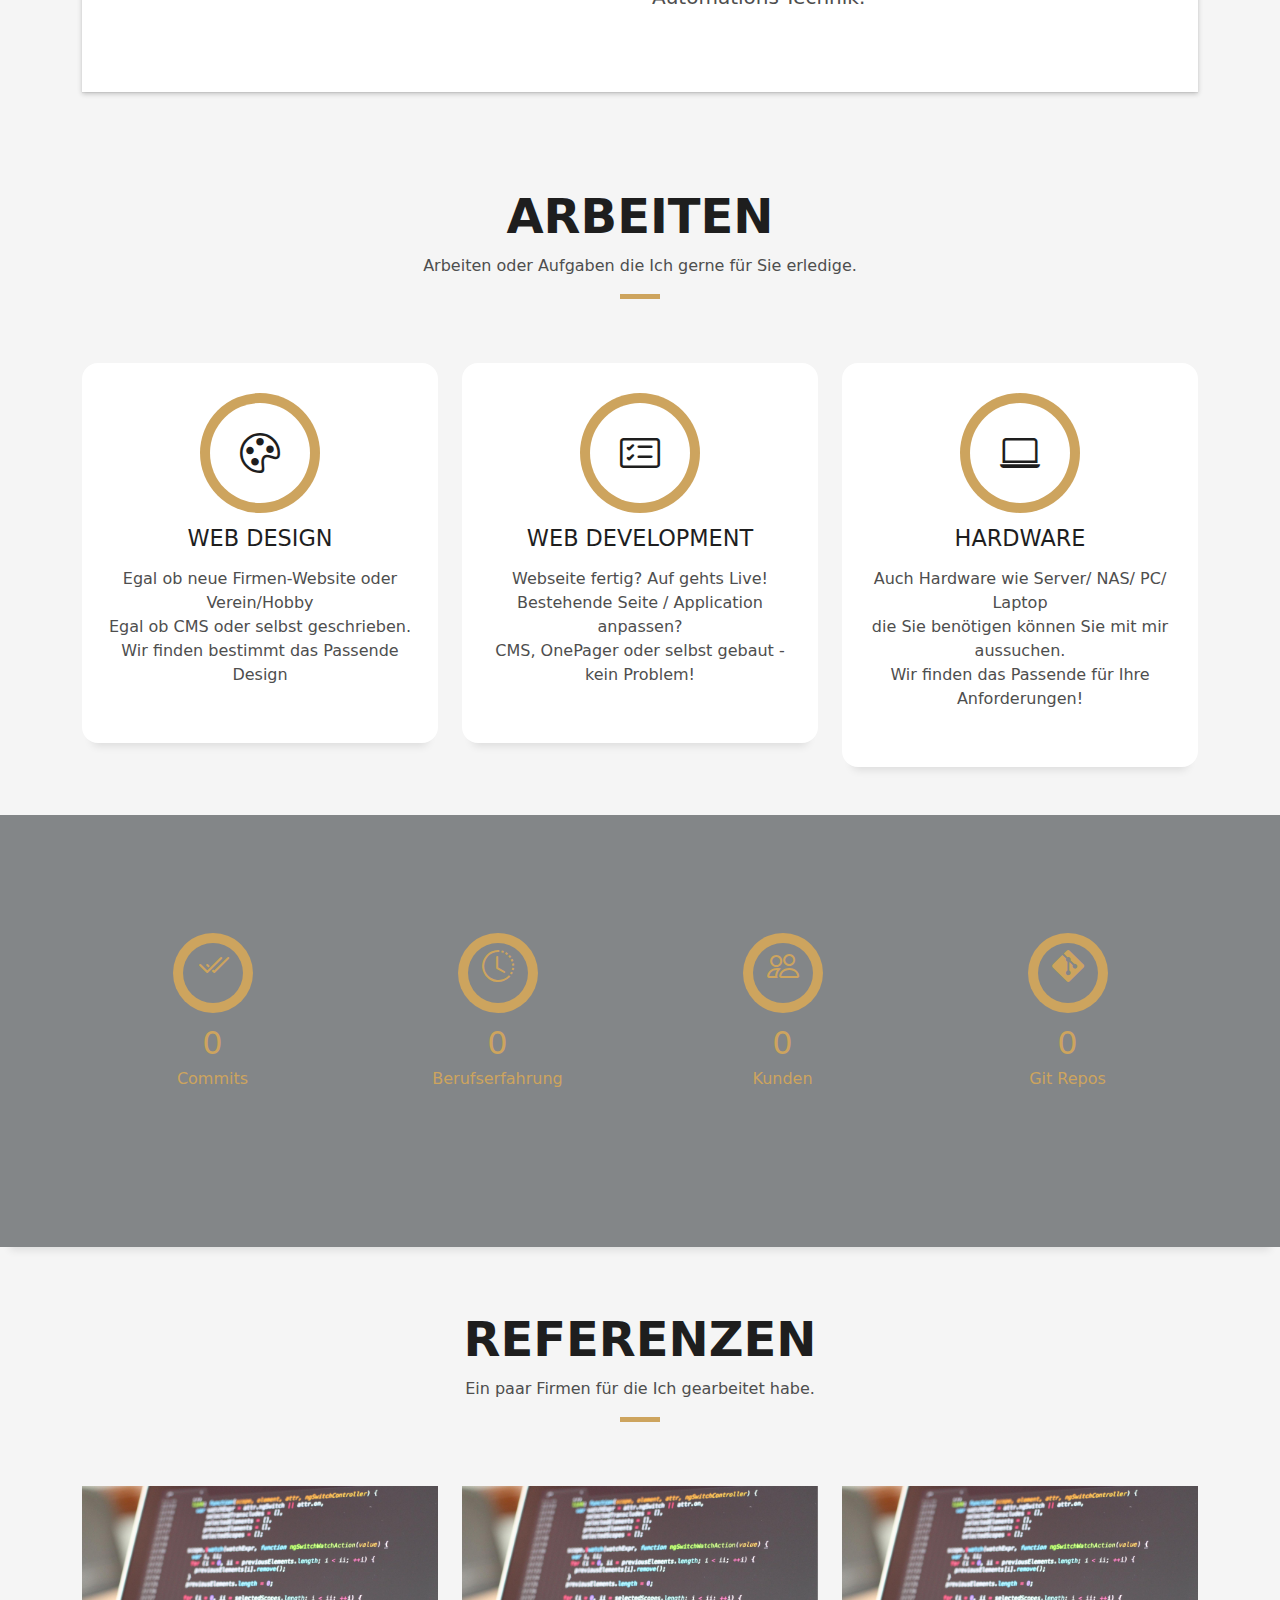
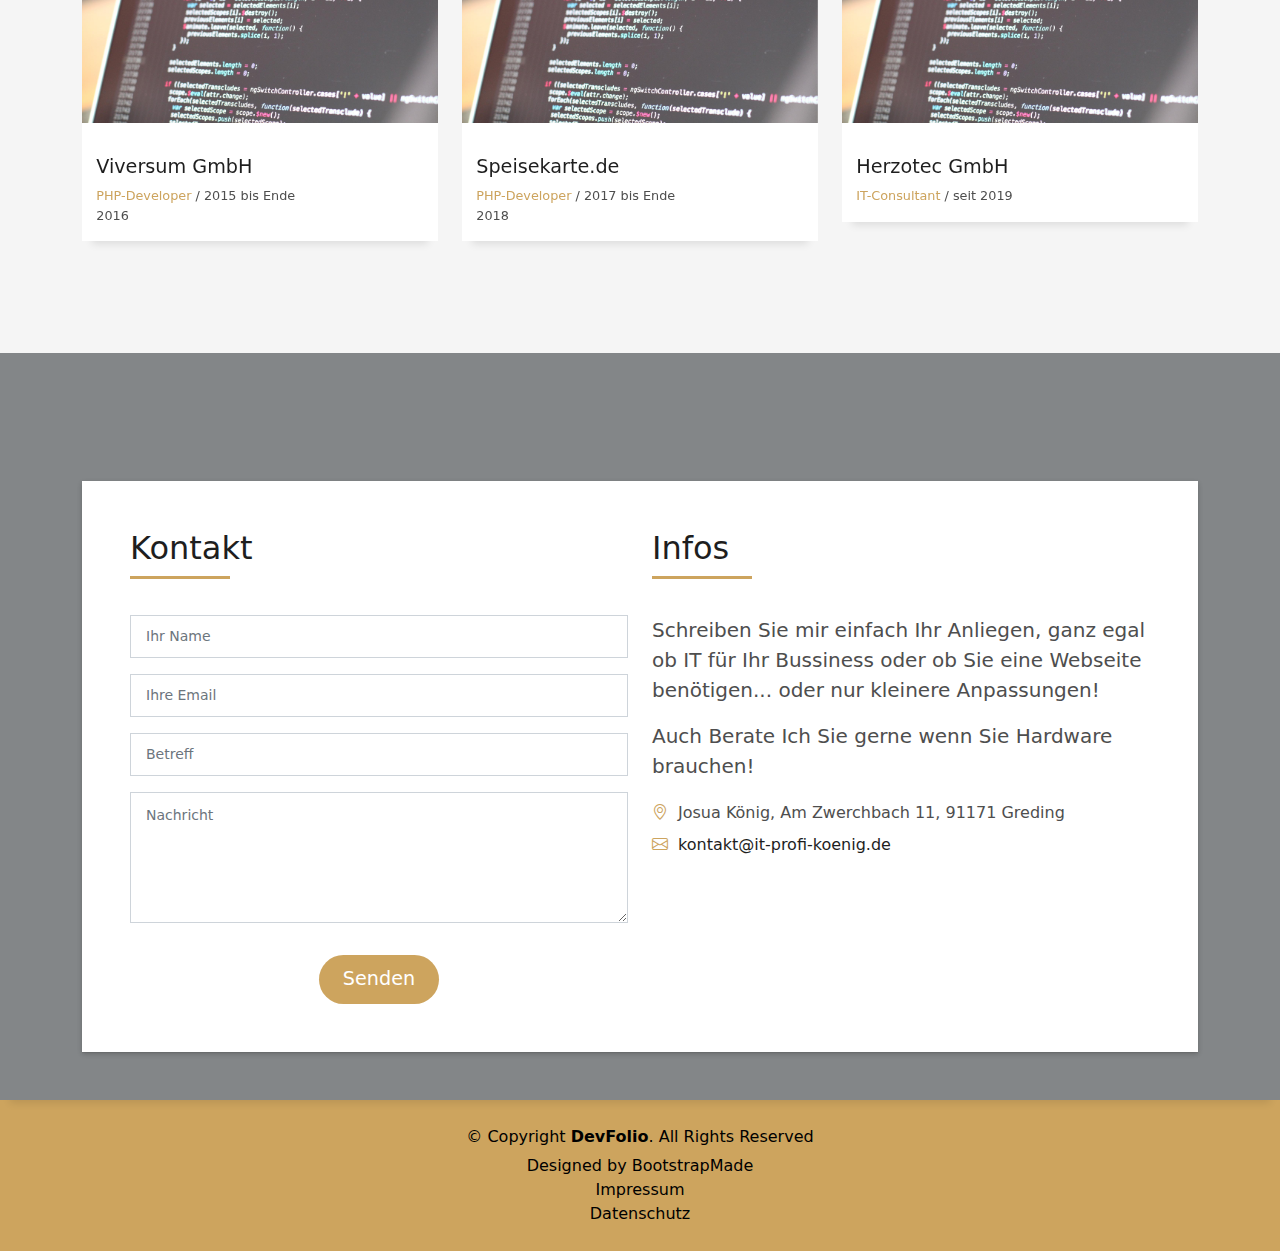
==== commit 9866b523: "added cookie banner" ====
--- a/app/index.html
+++ b/app/index.html
@@ -133,8 +133,7 @@
                       Software-Architektur, REST-API's, PHP-Framework Entwicklungen, Backend, Frontend, Linux-Server Management, Windows-Server Management, Netzwerk-Einrichtungen
                     </p>
                     <p class="lead">
-                      Ehrenamtlich baue Ich auch f&uuml;r Feuerwehren Webseiten & Schule diese damit Sie selber
-                      kleinere Anpassungen durchf&uuml;hren k&ouml;nnen.
+                      Ehrenamtlich baue Ich auch f&uuml;r Feuerwehren Webseiten und schule diese, damit Sie selber kleinere Anpassungen durchf&uuml;hren k&ouml;nnen.
                     </p>
                     <p class="lead">
                       Ich selbst bin Vater, ehrenamtlicher Feuerwehrmann, ehemaliger Jugend-Rotkreuzler.<br>
@@ -287,7 +286,7 @@
         <div class="row">
           <div class="col-md-4">
             <div class="work-box">
-              <a href="assets/img/work-2.jpg" data-gallery="portfolioGallery" class="portfolio-lightbox">
+              <a>
                 <div class="work-img">
                   <img src="assets/img/programming-bg-2.jpg" alt="" class="img-fluid">
                 </div>
@@ -306,7 +305,7 @@
           </div>
           <div class="col-md-4">
             <div class="work-box">
-              <a href="assets/img/work-4.jpg" data-gallery="portfolioGallery" class="portfolio-lightbox">
+              <a>
                 <div class="work-img">
                   <img src="assets/img/programming-bg-2.jpg" alt="" class="img-fluid">
                 </div>
@@ -325,7 +324,7 @@
           </div>
           <div class="col-md-4">
             <div class="work-box">
-              <a href="assets/img/work-6.jpg" data-gallery="portfolioGallery" class="portfolio-lightbox">
+              <a>
                 <div class="work-img">
                   <img src="assets/img/programming-bg-2.jpg" alt="" class="img-fluid">
                 </div>
@@ -428,6 +427,39 @@
         </div>
       </div>
     </section><!-- End Contact Section -->
+
+    <!-- ======= Footer Cookie ======= -->
+    <section>
+      <div id="footer-cookie">
+      <span id="description">
+        Wir nutzen Cookies, um unsere Dienste zu erbringen und zu verbessern. Mit Nutzung dieser Seite akzeptieren Sie Cookies. <a href="https://dakitec.de/blog/cookie-banner-selbst-erstellen">Mehr erfahren</a>
+      </span>
+        <span id="accept"><a href="javascript:void(0)" title="Akzeptieren">Akzeptieren</a></span>
+      </div>
+
+      <script>
+        /*
+          www.dakitec.de - Cookie Banner
+          https://dakitec.de/blog/cookie-banner-selbst-erstellen
+          Dieses Skript zeigt den Banner an, wenn er noch nicht bestätigt wurde
+        */
+        var footerCookie = document.querySelector("#footer-cookie");
+        var footerCookieAccept = document.querySelector("#accept");
+
+        if (document.cookie.indexOf("dakitecCookieBanner=") == -1) {
+          footerCookie.style.display = "block";
+        }
+
+        footerCookieAccept.onclick = function(e) {
+          var cookieDate = new Date();
+          cookieDate.setTime(new Date().getTime() + 31104000000);
+
+          document.cookie = "dakitecCookieBanner = 1; path=/; secure; expires=" + cookieDate.toUTCString();
+
+          footerCookie.style.display = "none";
+        };
+      </script>
+    </section><!-- End Footer Cookie -->
 
   </main><!-- End #main -->
 
--- a/app/assets/css/style.css
+++ b/app/assets/css/style.css
@@ -1298,4 +1298,71 @@
 }
 footer .credits a {
   color: #000000;
+}
+
+
+/*--------------------------------------------------------------
+# Cookie
+--------------------------------------------------------------*/
+
+#footer-cookie,
+#footer-cookie * {
+  box-sizing: border-box;
+}
+
+#footer-cookie {
+  display: none;
+  position: fixed;
+  bottom: 0px;
+  left: 0px;
+  width: 100%;
+  height: 60px;
+  padding-left: 30px;
+  padding-right: 30px;
+  line-height: 60px;
+  background: #303030;
+  color: #fff;
+  z-index: 9999;
+}
+
+#footer-cookie a {
+  color: #fff;
+}
+
+#footer-cookie #description {
+  float: left;
+}
+
+#footer-cookie #accept {
+  float: right;
+}
+
+#footer-cookie #accept a {
+  border: 1px solid #fff;
+  padding: 5px 10px;
+  text-decoration: none;
+}
+
+@media (max-width: 1200px) {
+  #footer-cookie {
+    padding-top: 30px;
+    padding-bottom: 30px;
+    line-height: inherit;
+    height: auto;
+  }
+
+  #footer-cookie #description {
+    width: 100%;
+  }
+
+  #footer-cookie #accept {
+    width: 100%;
+    margin-top: 15px;
+  }
+
+  #footer-cookie #accept a {
+    width: 100%;
+    display: block;
+    text-align: center;
+  }
 }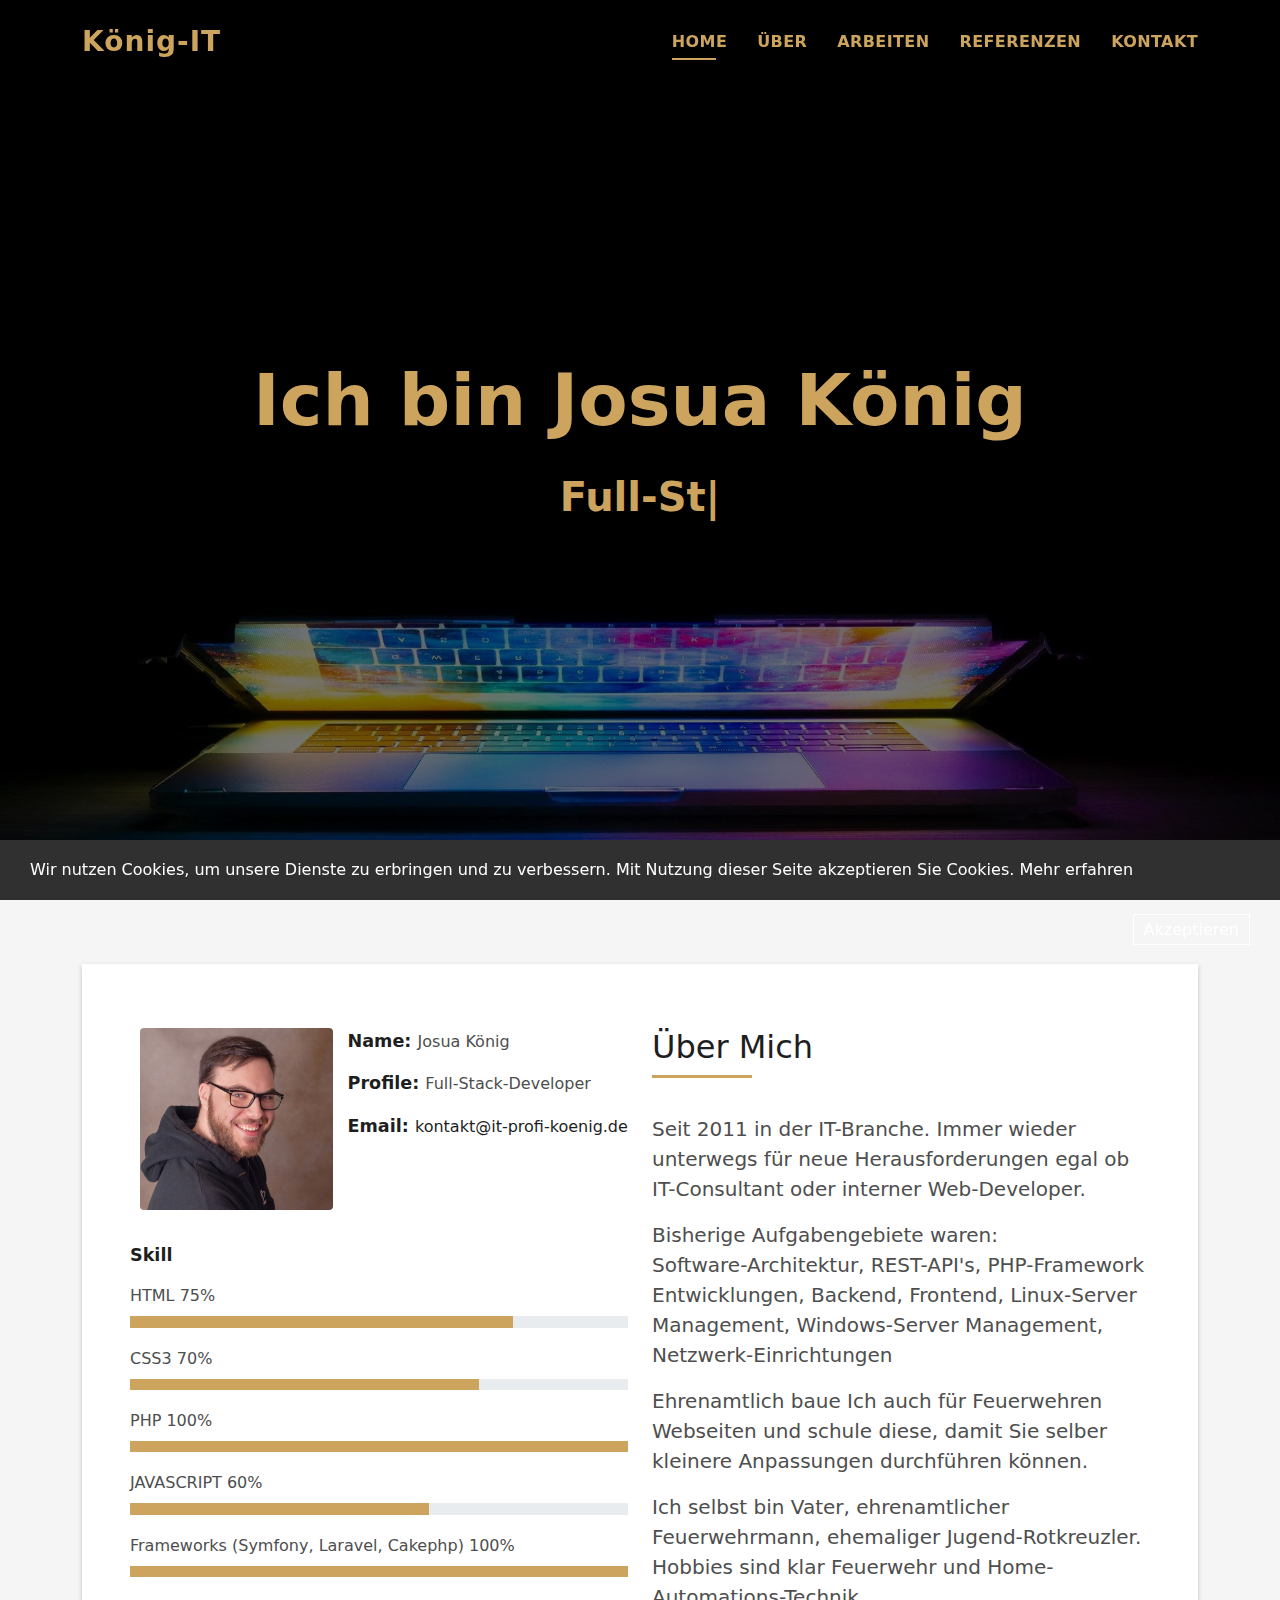
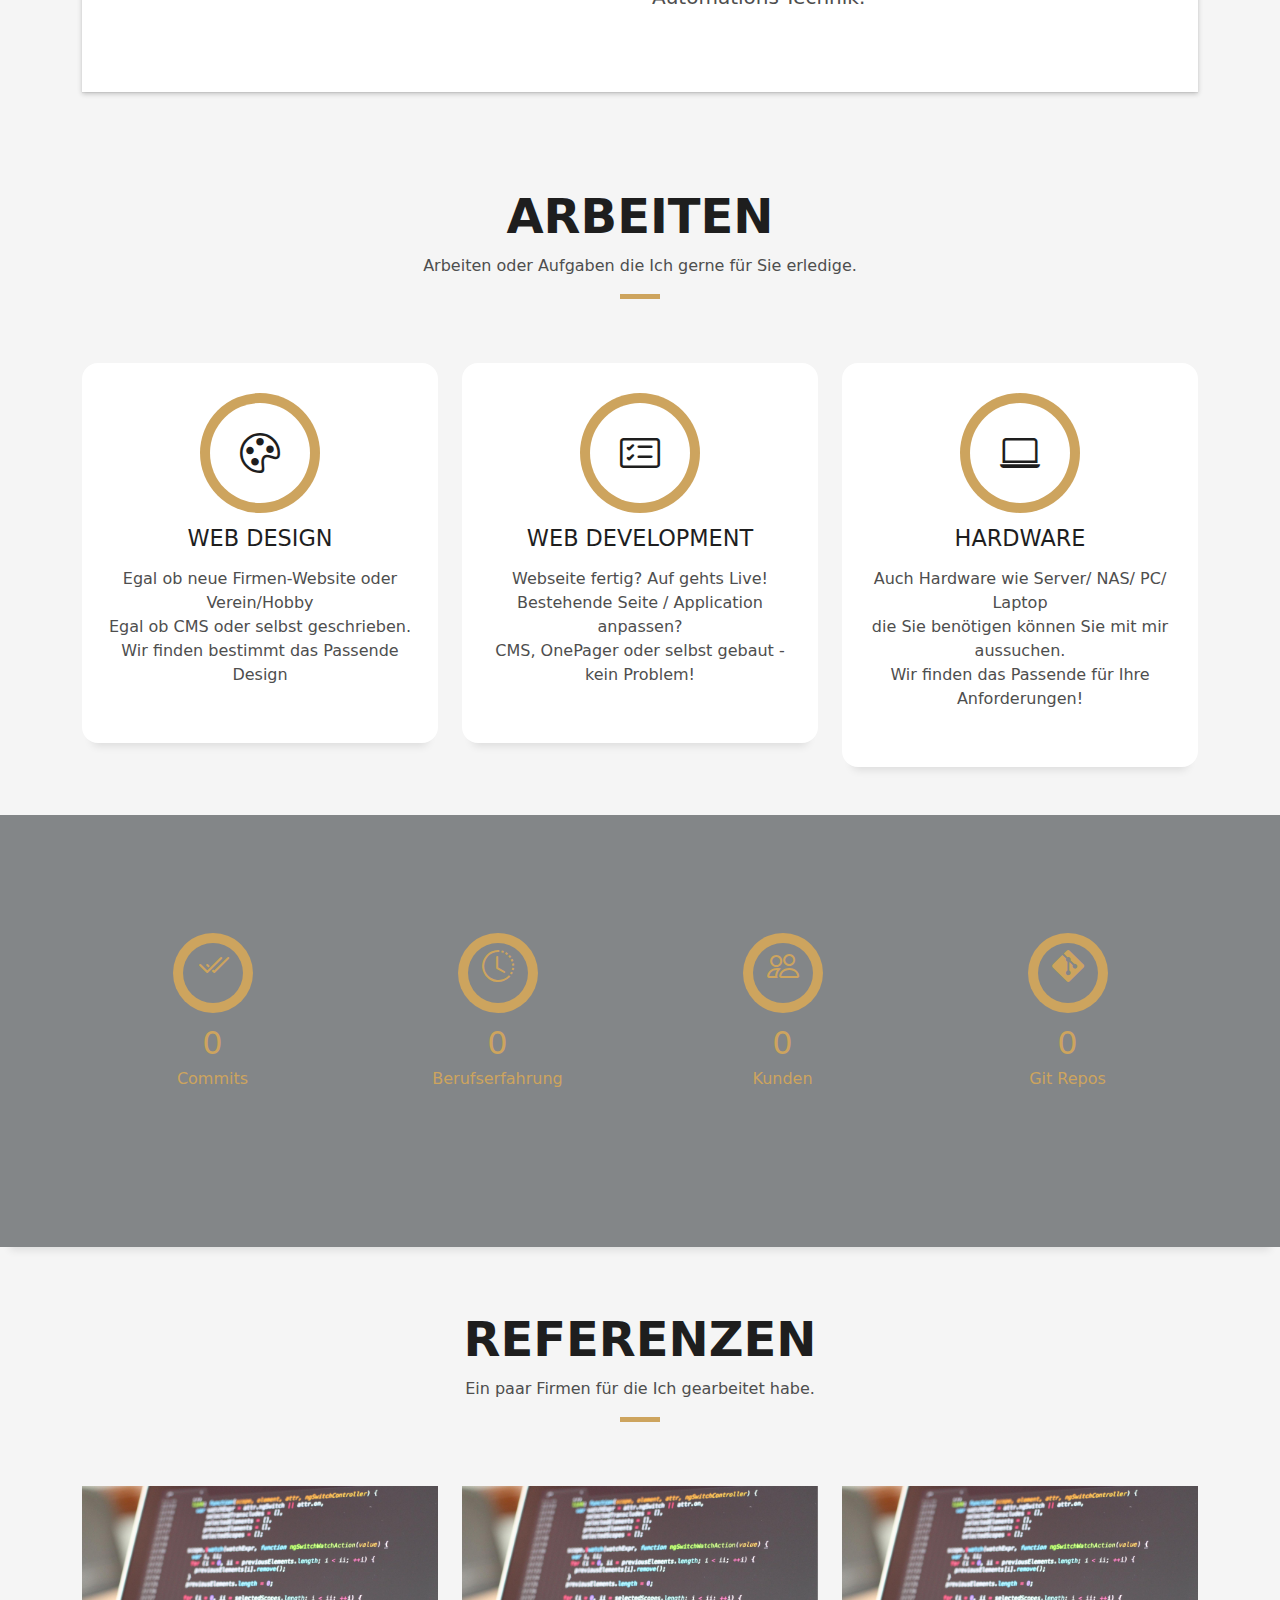
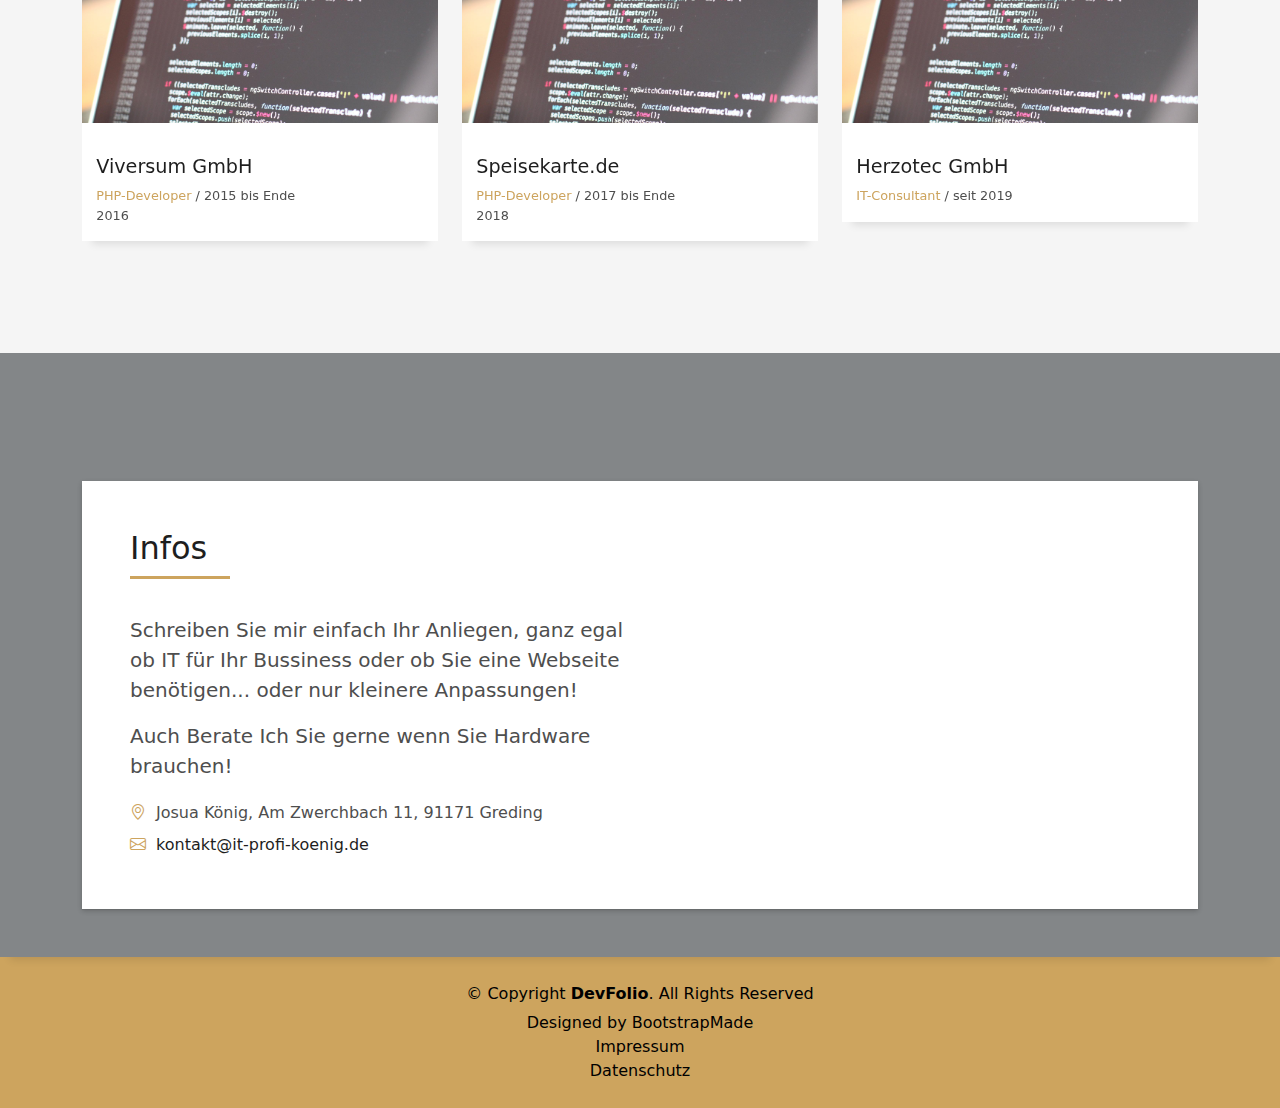
==== commit 5bd86f94: "changed datenschutz.html" ====
--- a/app/index.html
+++ b/app/index.html
@@ -356,51 +356,6 @@
               <div id="contact" class="box-shadow-full">
                 <div class="row">
                   <div class="col-md-6">
-                    <div class="title-box-2">
-                      <h5 class="title-left">
-                        Kontakt
-                      </h5>
-                    </div>
-                    <div>
-                      <form action="forms/contact.php" method="post" role="form" class="php-email-form">
-                        <div class="row">
-                          <div class="form-group d-none">
-                            <input type="text" class="form-control" name="additions">
-                            <div class="validate"></div>
-                          </div>
-                          <div class="col-md-12 mb-3">
-                            <div class="form-group">
-                              <input type="text" name="name" class="form-control" id="name" placeholder="Ihr Name" required>
-                            </div>
-                          </div>
-                          <div class="col-md-12 mb-3">
-                            <div class="form-group">
-                              <input type="email" class="form-control" name="email" id="email" placeholder="Ihre Email" required>
-                            </div>
-                          </div>
-                          <div class="col-md-12 mb-3">
-                            <div class="form-group">
-                              <input type="text" class="form-control" name="subject" id="subject" placeholder="Betreff" required>
-                            </div>
-                          </div>
-                          <div class="col-md-12">
-                            <div class="form-group">
-                              <textarea class="form-control" name="message" rows="5" placeholder="Nachricht" required></textarea>
-                            </div>
-                          </div>
-                          <div class="col-md-12 text-center my-3">
-                            <div class="loading">Laden...</div>
-                            <div class="error-message">Oh! Etwas Unerwartetes ist Passiert!</div>
-                            <div class="sent-message">Ihre Nachricht wurde versandt!</div>
-                          </div>
-                          <div class="col-md-12 text-center">
-                            <button type="submit" class="button button-a button-big button-rouded">Senden</button>
-                          </div>
-                        </div>
-                      </form>
-                    </div>
-                  </div>
-                  <div class="col-md-6">
                     <div class="title-box-2 pt-4 pt-md-0">
                       <h5 class="title-left">
                         Infos
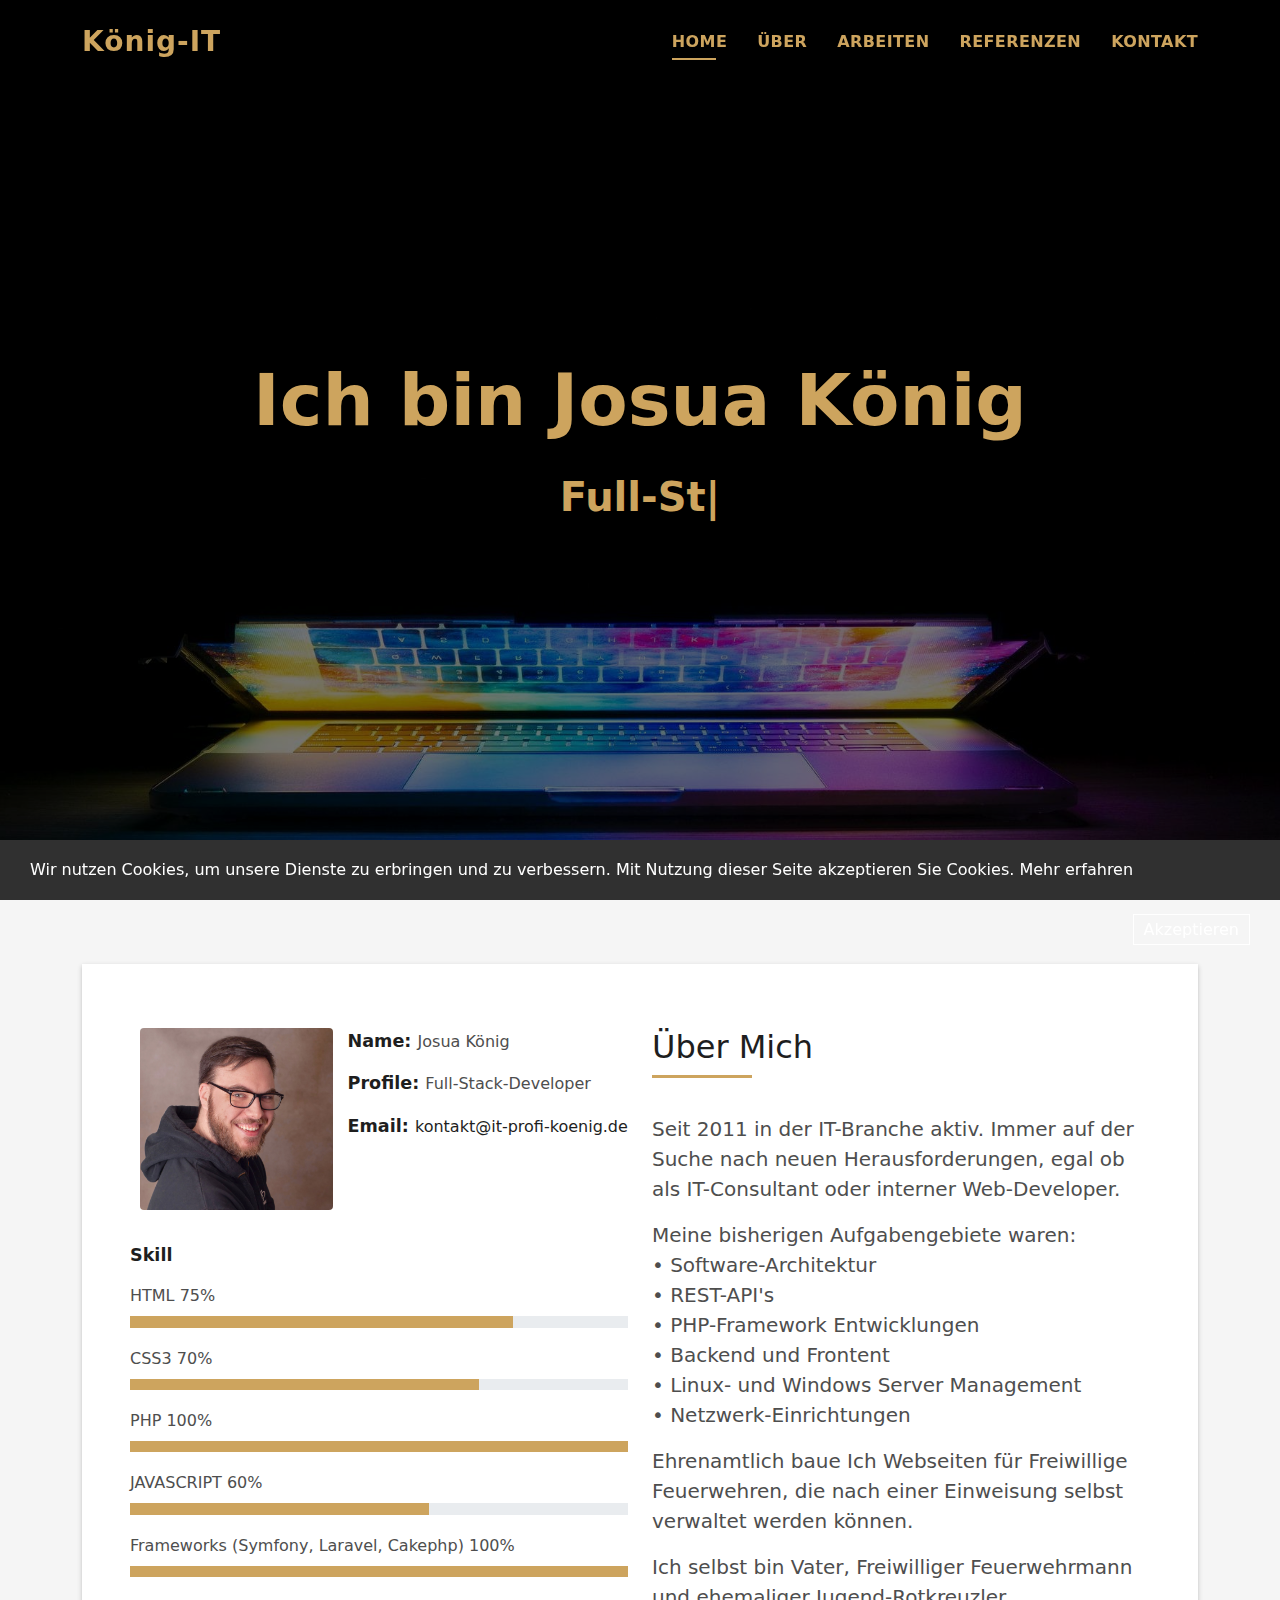
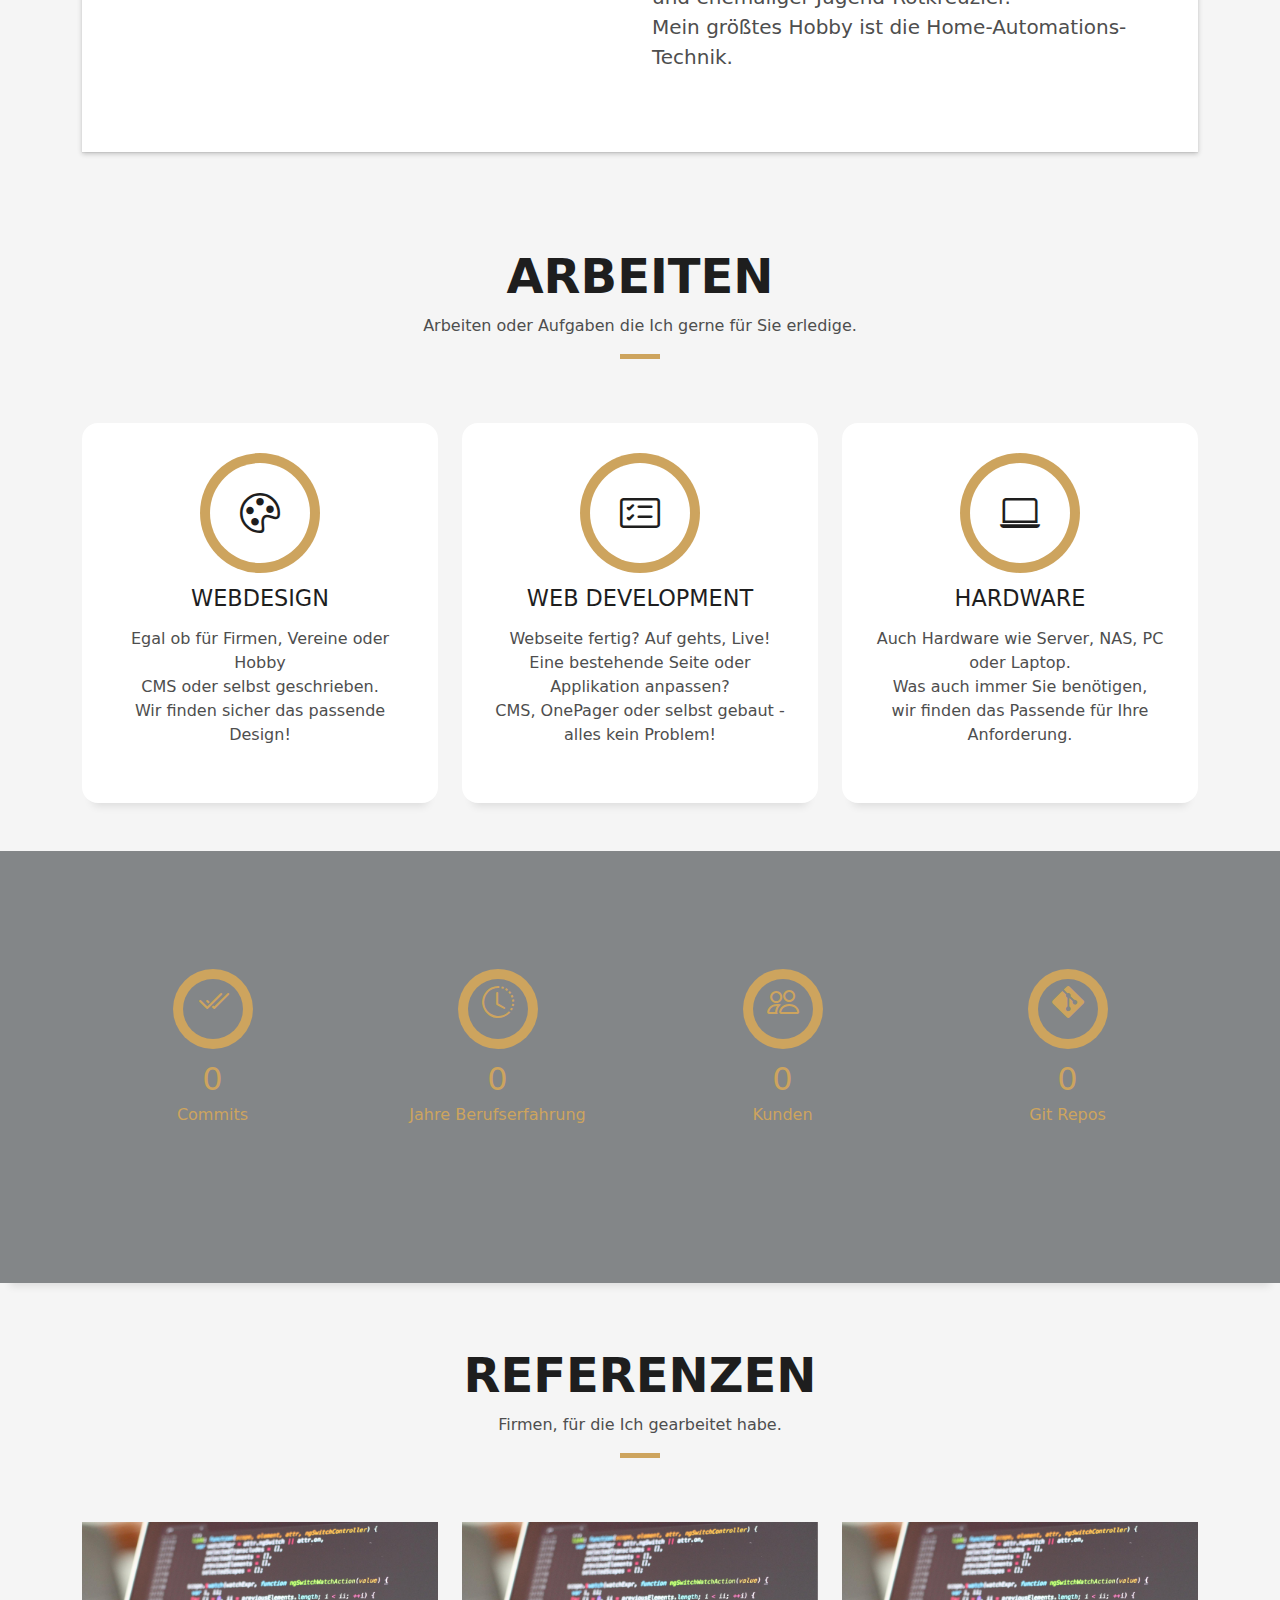
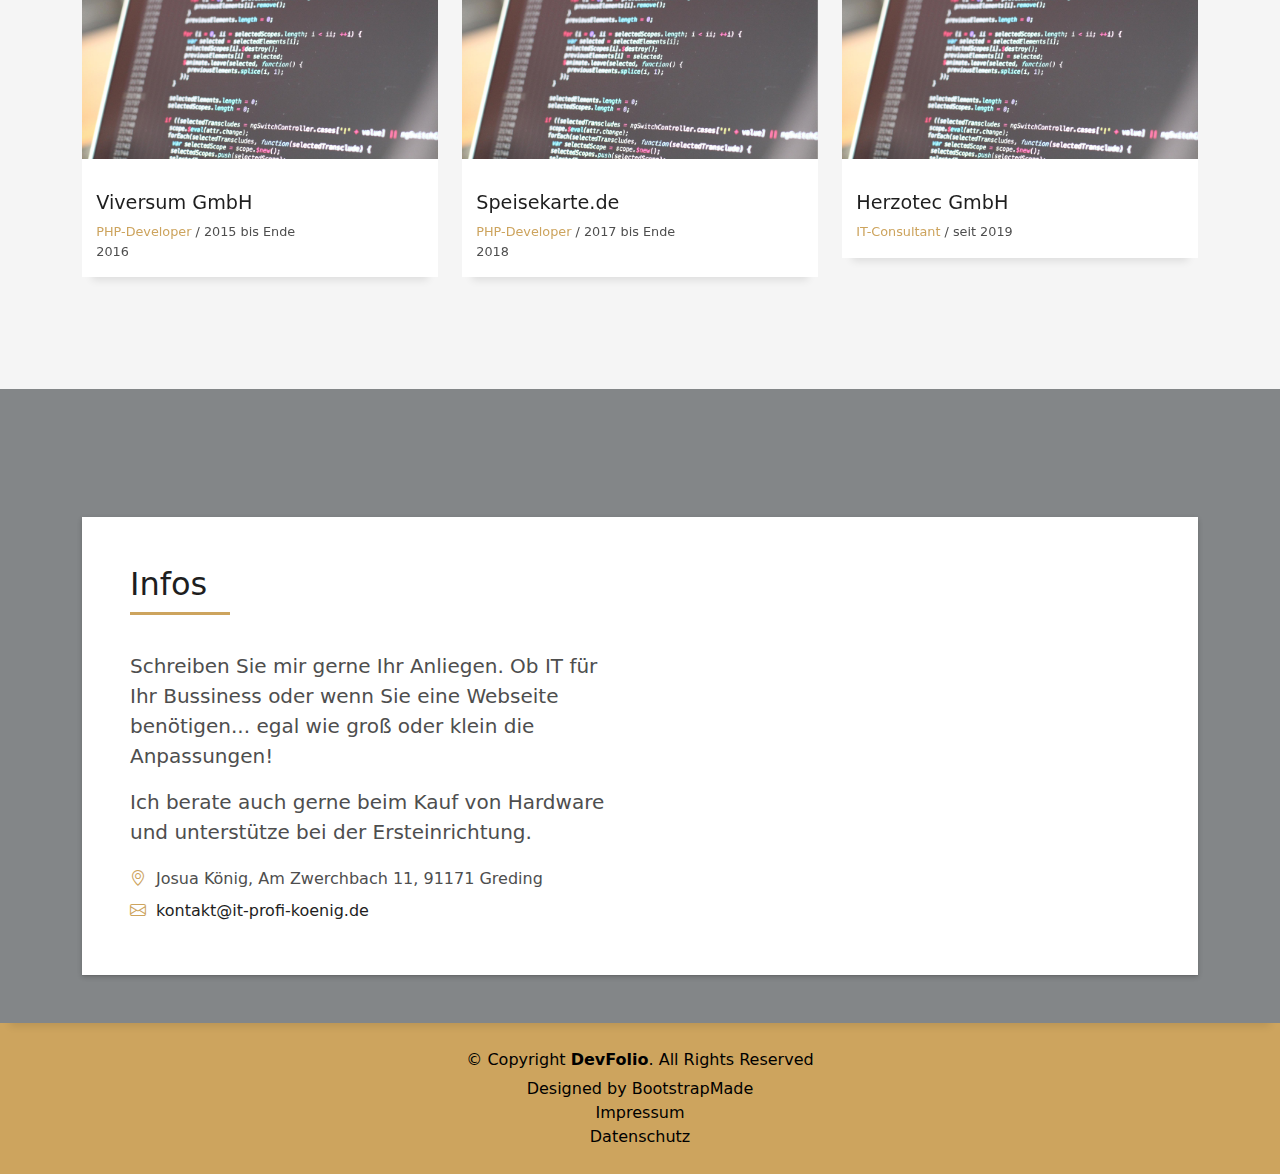
==== commit a66e98ef: "new text" ====
--- a/app/index.html
+++ b/app/index.html
@@ -125,19 +125,23 @@
                       </h5>
                     </div>
                     <p class="lead">
-                      Seit 2011 in der IT-Branche. Immer wieder unterwegs für neue Herausforderungen
-                      egal ob IT-Consultant oder interner Web-Developer.
+                      Seit 2011 in der IT-Branche aktiv. Immer auf der Suche nach neuen Herausforderungen, egal ob als IT-Consultant oder interner Web-Developer.
                     </p>
                     <p class="lead">
-                      Bisherige Aufgabengebiete waren:<br>
-                      Software-Architektur, REST-API's, PHP-Framework Entwicklungen, Backend, Frontend, Linux-Server Management, Windows-Server Management, Netzwerk-Einrichtungen
+                      Meine bisherigen Aufgabengebiete waren:<br>
+                      •	Software-Architektur<br>
+                      •	REST-API's<br>
+                      •	PHP-Framework Entwicklungen<br>
+                      •	Backend und Frontent<br>
+                      •	Linux- und Windows Server Management<br>
+                      •	Netzwerk-Einrichtungen<br>
                     </p>
                     <p class="lead">
-                      Ehrenamtlich baue Ich auch f&uuml;r Feuerwehren Webseiten und schule diese, damit Sie selber kleinere Anpassungen durchf&uuml;hren k&ouml;nnen.
+                      Ehrenamtlich baue Ich Webseiten für Freiwillige Feuerwehren, die nach einer Einweisung selbst verwaltet werden können.
                     </p>
                     <p class="lead">
-                      Ich selbst bin Vater, ehrenamtlicher Feuerwehrmann, ehemaliger Jugend-Rotkreuzler.<br>
-                      Hobbies sind klar Feuerwehr und Home-Automations-Technik.
+                      Ich selbst bin Vater, Freiwilliger Feuerwehrmann und ehemaliger Jugend-Rotkreuzler. <br>
+                      Mein größtes Hobby ist die Home-Automations-Technik.
                     </p>
                   </div>
                 </div>
@@ -171,11 +175,11 @@
                 <span class="ico-circle"><i class="bi bi-palette"></i></span>
               </div>
               <div class="service-content">
-                <h2 class="s-title">Web Design</h2>
+                <h2 class="s-title">Webdesign</h2>
                 <p class="s-description text-center">
-                  Egal ob neue Firmen-Website oder Verein/Hobby<br>
-                  Egal ob CMS oder selbst geschrieben.<br>
-                  Wir finden bestimmt das Passende Design
+                  Egal ob für Firmen, Vereine oder Hobby<br>
+                  CMS oder selbst geschrieben.<br>
+                  Wir finden sicher das passende Design!
                 </p>
               </div>
             </div>
@@ -188,9 +192,9 @@
               <div class="service-content">
                 <h2 class="s-title">Web Development</h2>
                 <p class="s-description text-center">
-                  Webseite fertig? Auf gehts Live!<br>
-                  Bestehende Seite / Application anpassen?<br>
-                  CMS, OnePager oder selbst gebaut - kein Problem!
+                  Webseite fertig? Auf gehts, Live!<br>
+                  Eine bestehende Seite oder Applikation anpassen?<br>
+                  CMS, OnePager oder selbst gebaut - alles kein Problem!
                 </p>
               </div>
             </div>
@@ -203,9 +207,9 @@
               <div class="service-content">
                 <h2 class="s-title">Hardware</h2>
                 <p class="s-description text-center">
-                  Auch Hardware wie Server/ NAS/ PC/ Laptop<br>
-                  die Sie ben&ouml;tigen k&ouml;nnen Sie mit mir aussuchen. <br>
-                  Wir finden das Passende für Ihre Anforderungen!
+                  Auch Hardware wie Server, NAS, PC oder Laptop.<br>
+                  Was auch immer Sie benötigen,<br>
+                  wir finden das Passende für Ihre Anforderung.
                 </p>
               </div>
             </div>
@@ -237,7 +241,7 @@
               </div>
               <div class="counter-num">
                 <p data-purecounter-start="0" data-purecounter-end="12" data-purecounter-duration="1" class="counter purecounter"></p>
-                <span class="counter-text">Berufserfahrung</span>
+                <span class="counter-text">Jahre Berufserfahrung</span>
               </div>
             </div>
           </div>
@@ -277,7 +281,7 @@
                 Referenzen
               </h3>
               <p class="subtitle-a">
-                Ein paar Firmen für die Ich gearbeitet habe.
+                 Firmen, für die Ich gearbeitet habe.
               </p>
               <div class="line-mf"></div>
             </div>
@@ -363,11 +367,10 @@
                     </div>
                     <div class="more-info">
                       <p class="lead">
-                        Schreiben Sie mir einfach Ihr Anliegen, ganz egal ob IT für Ihr Bussiness oder ob Sie eine
-                        Webseite ben&ouml;tigen... oder nur kleinere Anpassungen!
+                        Schreiben Sie mir gerne Ihr Anliegen. Ob IT für Ihr Bussiness oder wenn Sie eine Webseite benötigen... egal wie groß oder klein die Anpassungen!
                       </p>
                       <p class="lead">
-                        Auch Berate Ich Sie gerne wenn Sie Hardware brauchen!
+                        Ich berate auch gerne beim Kauf von Hardware und unterstütze bei der Ersteinrichtung.
                       </p>
                       <ul class="list-ico">
                         <li><span class="bi bi-geo-alt"></span>Josua K&ouml;nig, Am Zwerchbach 11, 91171 Greding</li>
